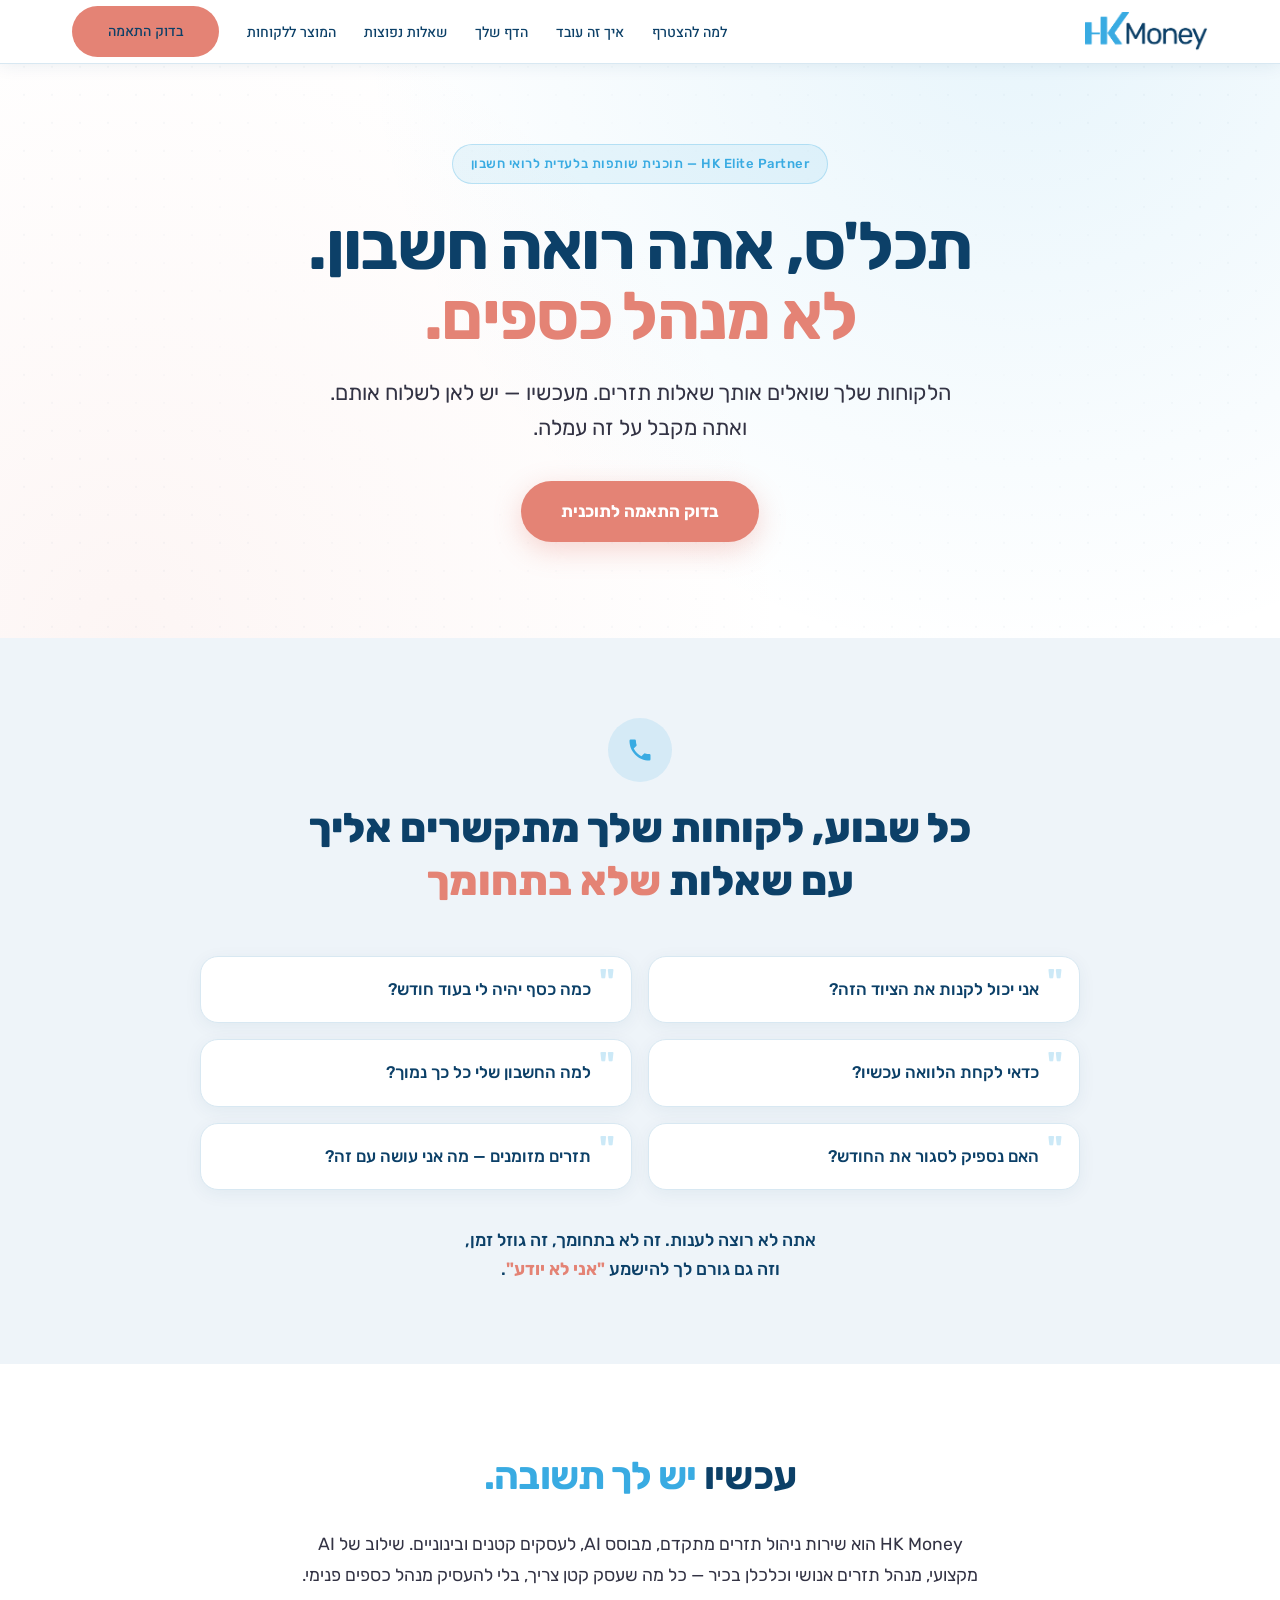
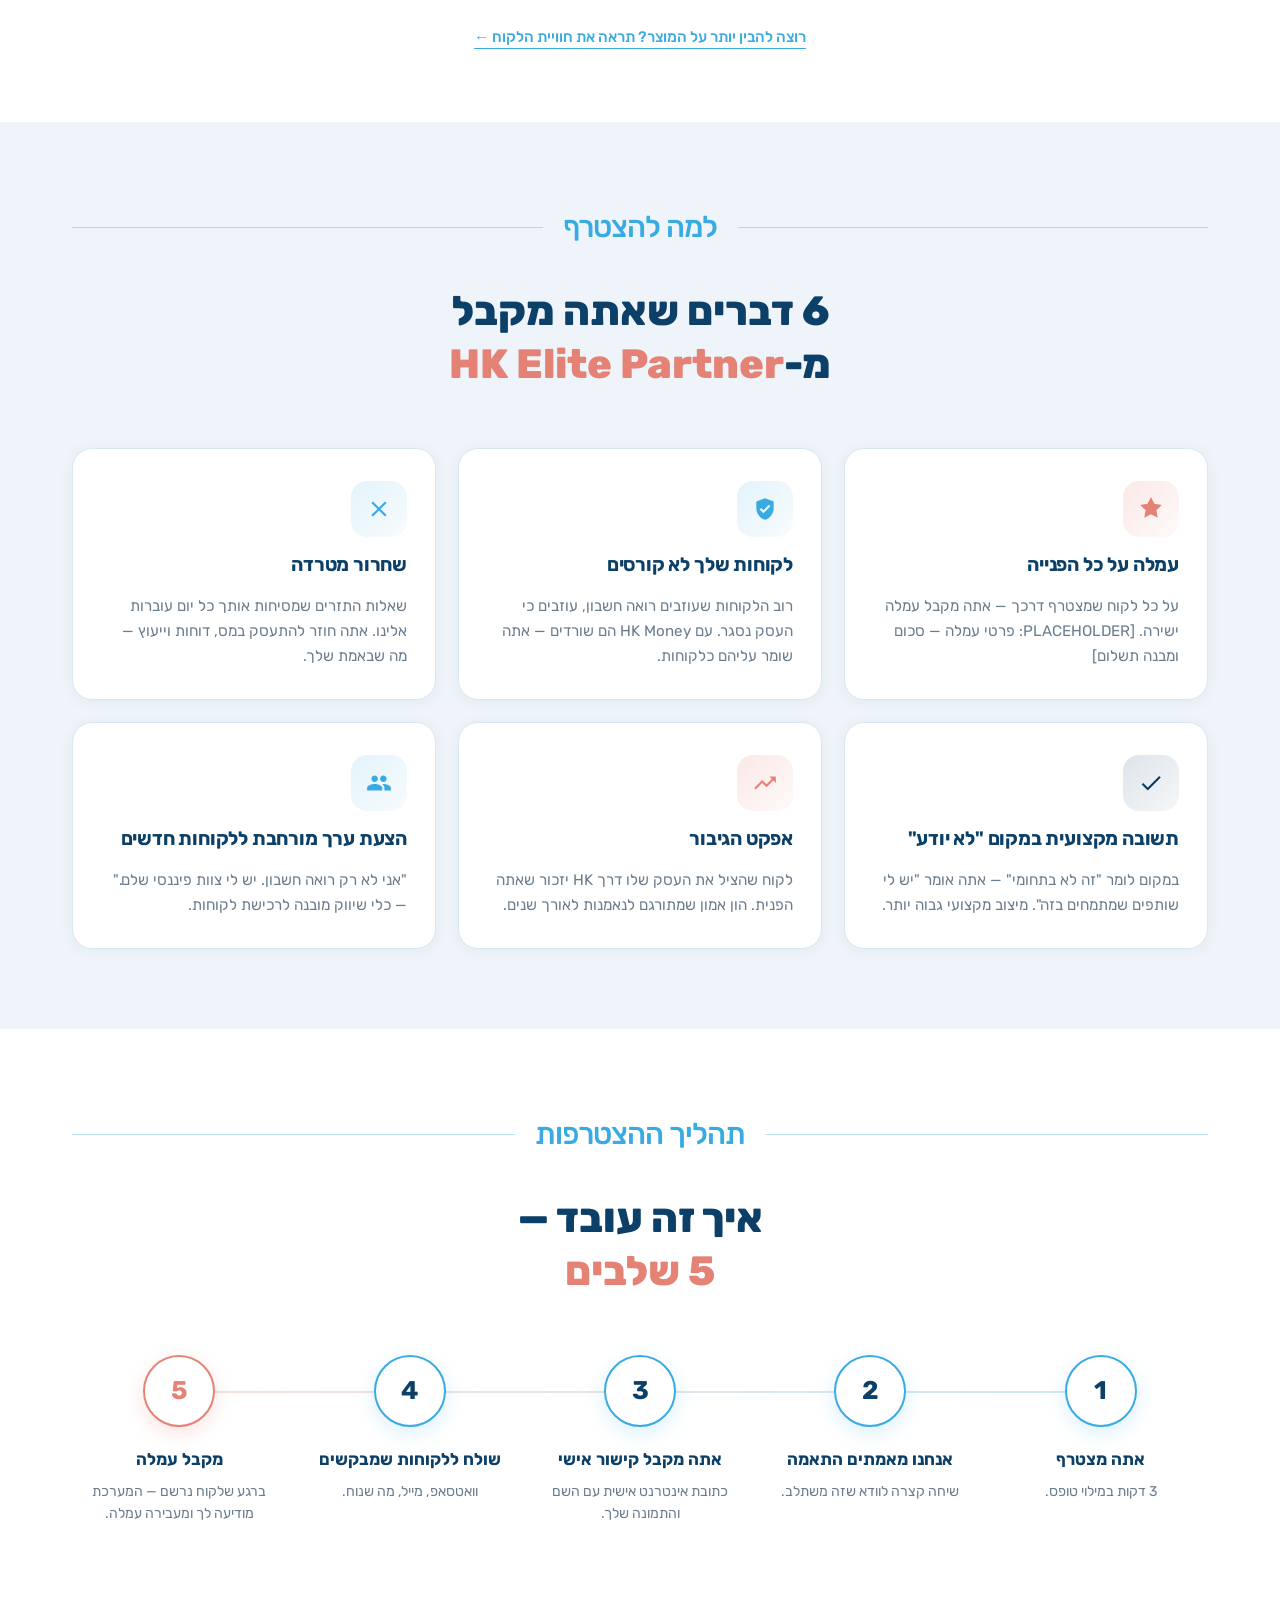
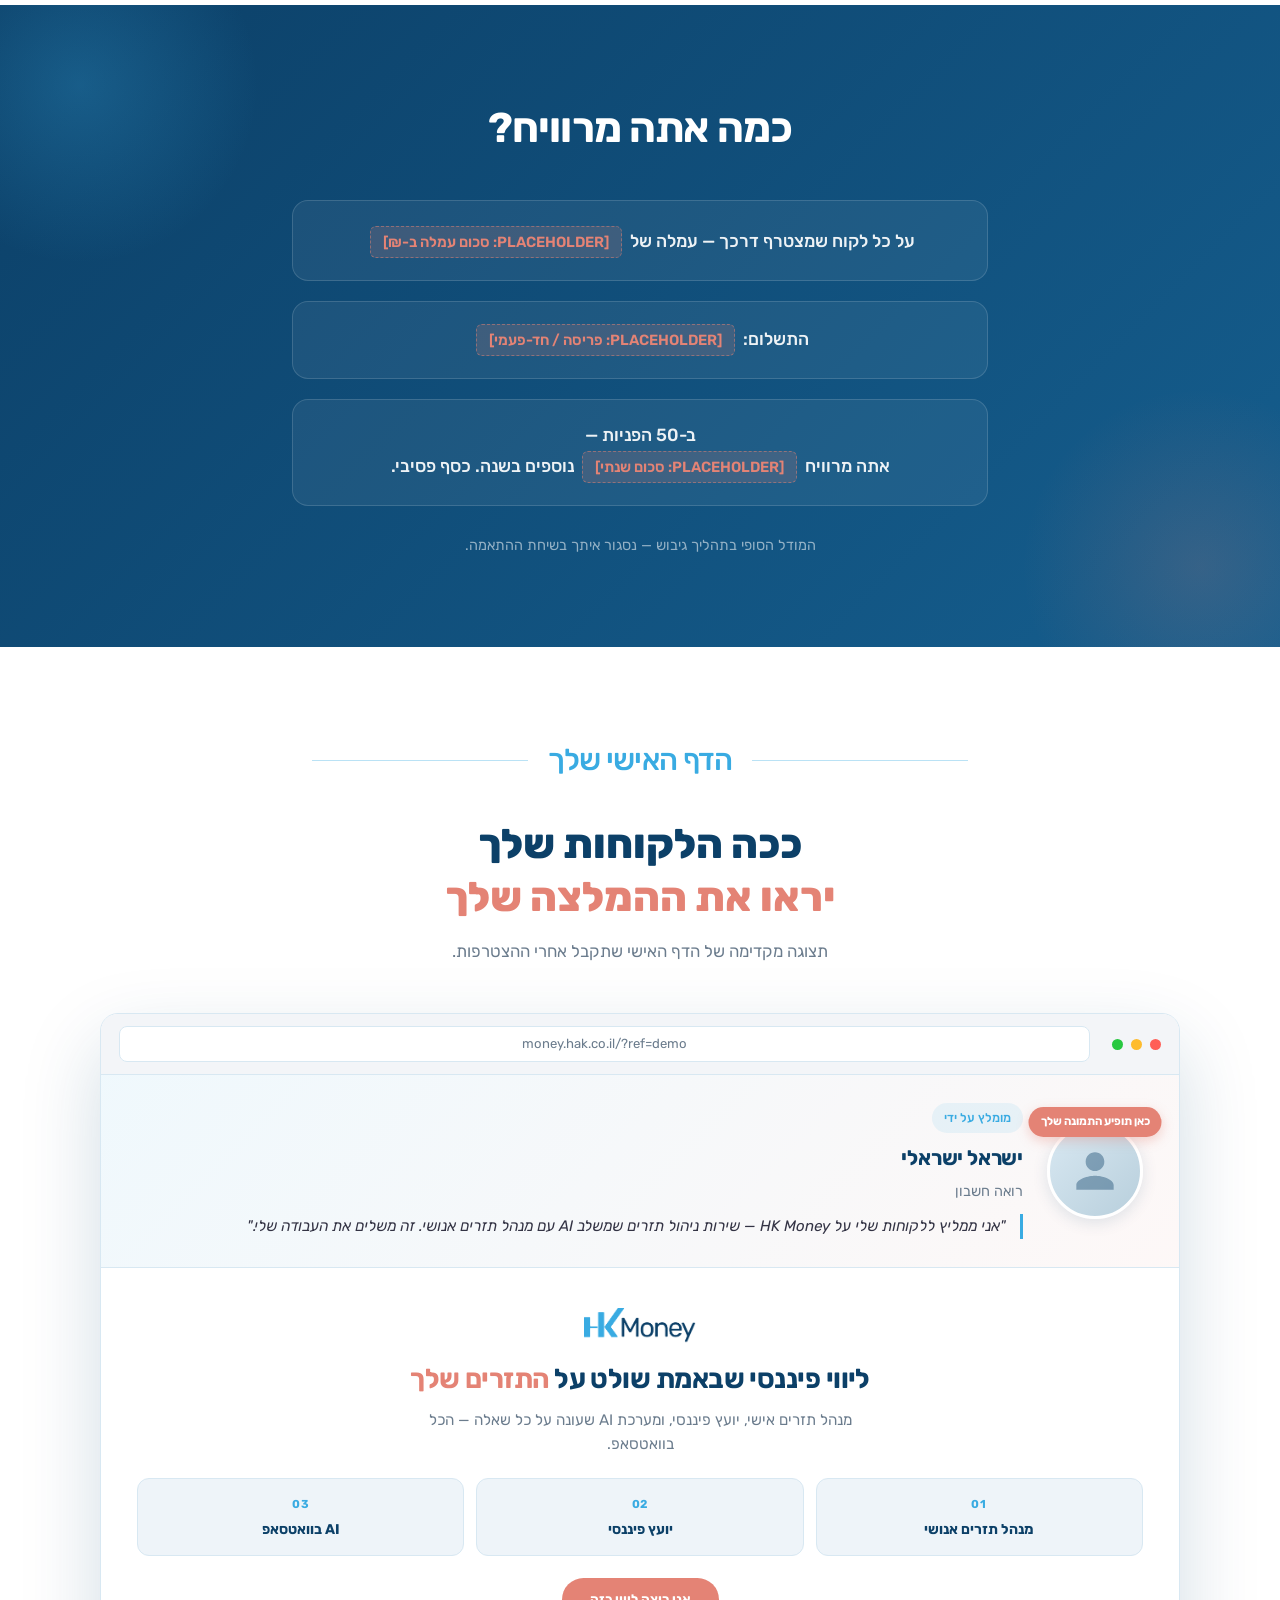
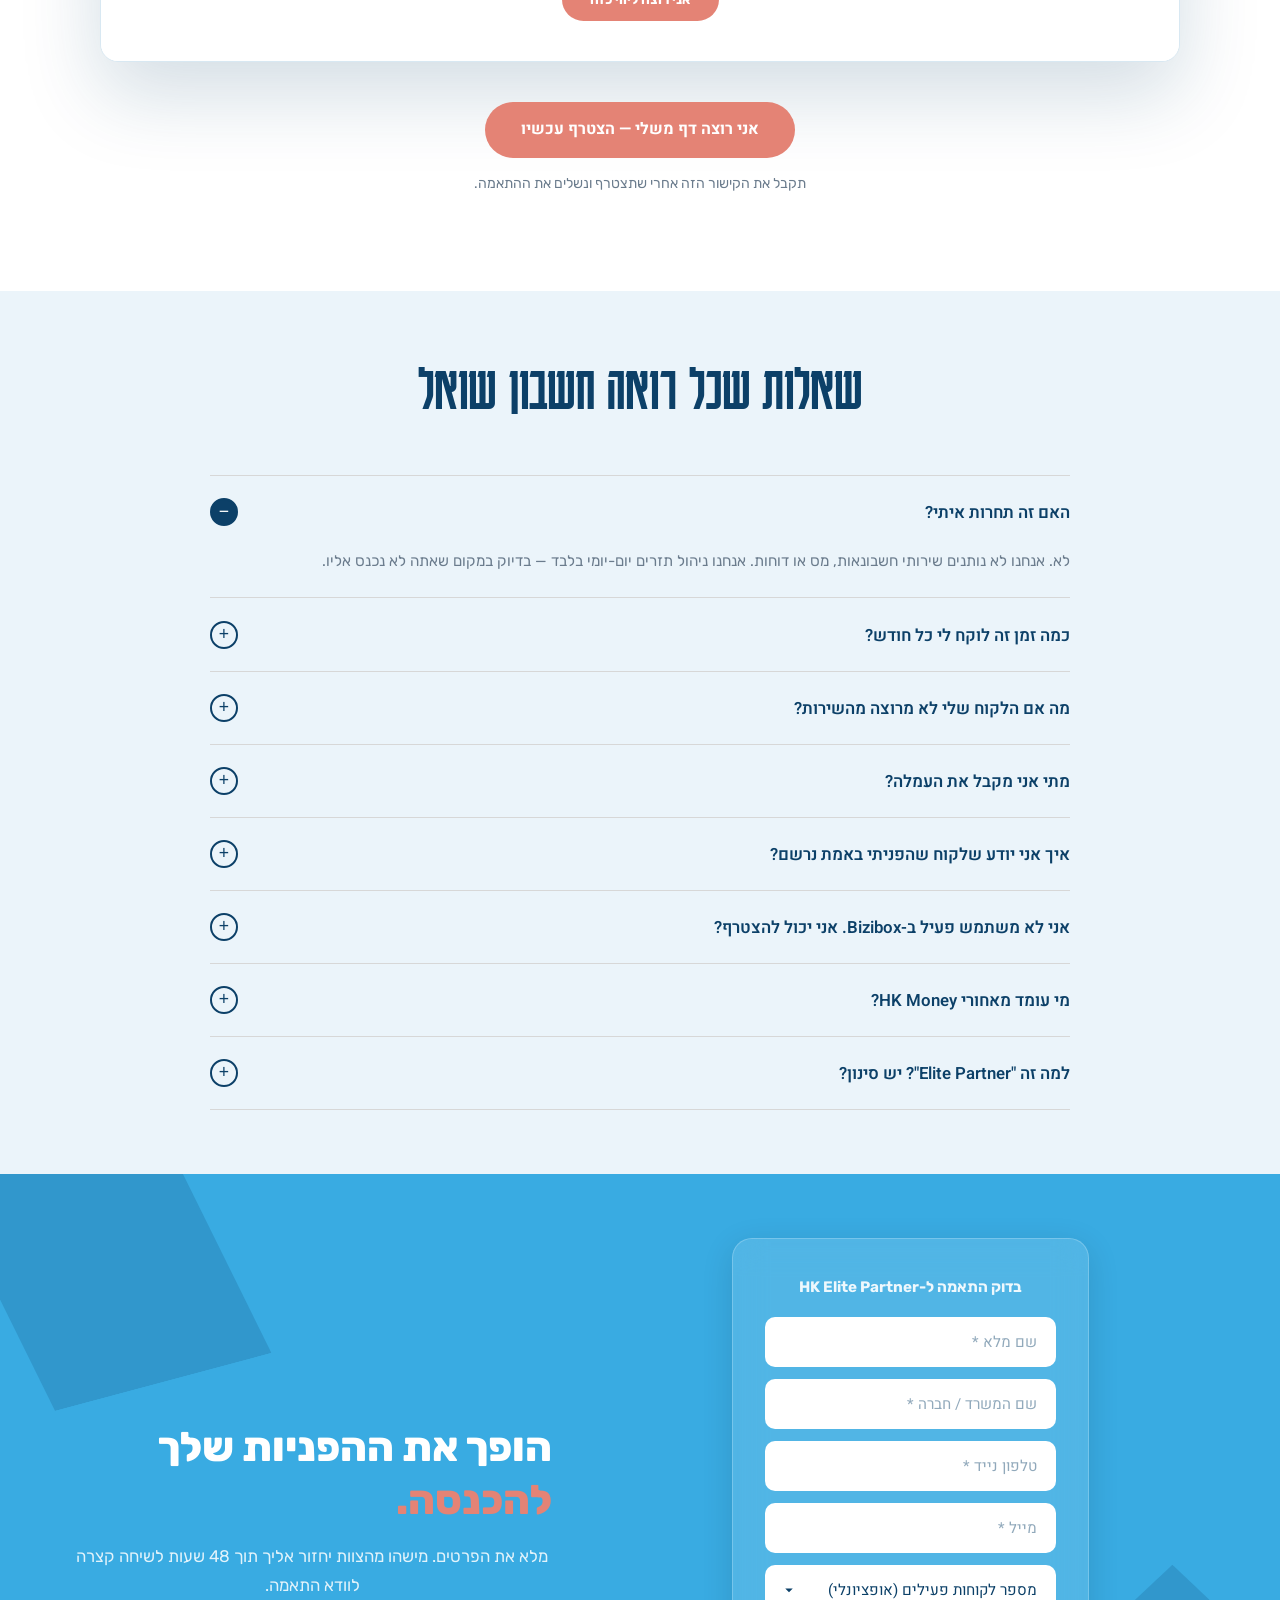
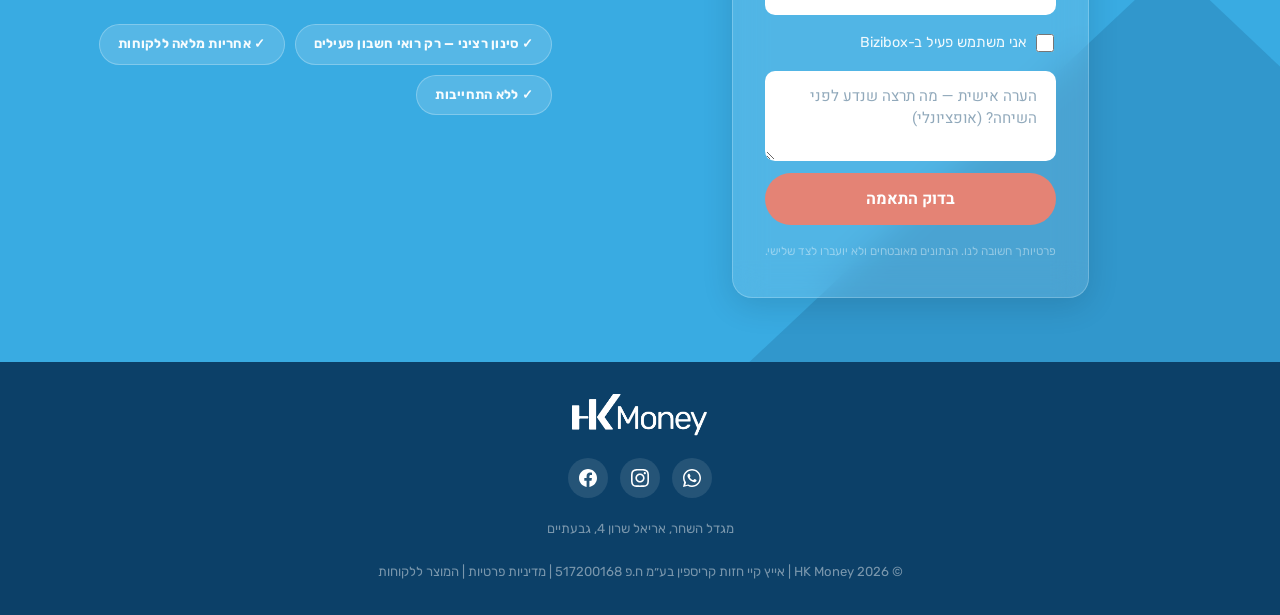
==== index.html @ bb9f7b49 "Initial commit: HK Elite Partner landing page Standalone landing page for the Elite Partner program " ====
<!DOCTYPE html>
<html lang="he" dir="rtl" class="partners-page">
<head>
  <meta charset="UTF-8" />
  <meta name="viewport" content="width=device-width, initial-scale=1.0" />
  <title>HK Elite Partner — תוכנית שותפות בלעדית לרואי חשבון | HK Money</title>
  <meta name="description" content="הלקוחות שלך שואלים אותך שאלות תזרים. מעכשיו — יש לאן לשלוח אותם. ואתה מקבל על זה עמלה. הצטרף ל-HK Elite Partner, תוכנית השותפות הבלעדית של HK Money." />

  <!-- Favicon -->
  <link rel="icon" type="image/png" sizes="64x64" href="assets/money-hk-icon.png" />
  <link rel="shortcut icon" href="assets/money-hk-icon.png" />
  <link rel="apple-touch-icon" href="assets/money-hk-icon.png" />

  <!-- Open Graph -->
  <meta property="og:type" content="website" />
  <meta property="og:title" content="HK Elite Partner — תוכנית שותפות לרואי חשבון" />
  <meta property="og:description" content="תכל'ס, אתה רואה חשבון. לא מנהל כספים. הפנה לקוחות ל-HK Money וקבל עמלה." />
  <meta property="og:image" content="assets/money-hk-icon.png" />
  <meta name="twitter:card" content="summary_large_image" />

  <link rel="preconnect" href="https://fonts.googleapis.com" />
  <link rel="preconnect" href="https://fonts.gstatic.com" crossorigin />
  <link href="https://fonts.googleapis.com/css2?family=Heebo:wght@300;400;500;600;700;800;900&family=Rubik:wght@300;400;500;600;700&display=swap" rel="stylesheet" />
  <link rel="stylesheet" href="css/money.css" />
  <link rel="stylesheet" href="css/hk-money-ai.css?v=5" />
  <link rel="stylesheet" href="css/partners.css?v=1" />
</head>
<body>

  <!-- ── HEADER ── -->
  <header class="mn-header" id="mn-header">
    <div class="mn-wrap">
      <nav class="mn-nav">
        <a href="https://money.hak.co.il" class="mn-logo">
          <img src="assets/hkmoneylogo.png" alt="HK Money" class="mn-logo__img" />
        </a>
        <ul class="mn-nav__links" id="mn-nav-links">
          <li><a href="#benefits">למה להצטרף</a></li>
          <li><a href="#how">איך זה עובד</a></li>
          <li><a href="#mockup">הדף שלך</a></li>
          <li><a href="#faq">שאלות נפוצות</a></li>
          <li><a href="https://money.hak.co.il" target="_blank" rel="noopener">המוצר ללקוחות</a></li>
          <li><a href="#contact" class="mn-btn mn-btn--salmon mn-nav__cta">בדוק התאמה</a></li>
        </ul>
        <button class="mn-nav__toggle" id="mn-toggle" aria-label="תפריט">
          <span></span><span></span><span></span>
        </button>
      </nav>
    </div>
  </header>

  <!-- ══════════════════════════════════
       HERO
  ══════════════════════════════════ -->
  <section class="partners-hero" id="home">
    <div class="partners-hero__deco" aria-hidden="true"></div>
    <div class="partners-hero__inner">
      <span class="partners-tag">HK Elite Partner — תוכנית שותפות בלעדית לרואי חשבון</span>
      <h1 class="partners-hero__headline">
        תכל'ס, אתה רואה חשבון.<br />
        <span class="partners-accent">לא מנהל כספים.</span>
      </h1>
      <p class="partners-hero__sub">
        הלקוחות שלך שואלים אותך שאלות תזרים. מעכשיו — יש לאן לשלוח אותם.<br />
        ואתה מקבל על זה עמלה.
      </p>
      <a href="#contact" class="mn-btn mn-btn--salmon partners-hero__cta">בדוק התאמה לתוכנית</a>
    </div>
  </section>

  <!-- ══════════════════════════════════
       PAIN — questions clients ask
  ══════════════════════════════════ -->
  <section class="partners-pain" id="pain">
    <div class="mn-wrap">
      <div class="partners-pain__header">
        <div class="partners-pain__icon" aria-hidden="true">
          <svg viewBox="0 0 24 24" fill="currentColor"><path d="M20 15.5c-1.25 0-2.45-.2-3.57-.57a1 1 0 0 0-1.02.24l-2.2 2.2a15.05 15.05 0 0 1-6.59-6.58l2.2-2.21a1 1 0 0 0 .25-1.02A11.4 11.4 0 0 1 8.5 4a1 1 0 0 0-1-1H4a1 1 0 0 0-1 1c0 9.39 7.61 17 17 17a1 1 0 0 0 1-1v-3.5a1 1 0 0 0-1-1z"/></svg>
        </div>
        <h2 class="mn-section-title mn-section-title--center">
          כל שבוע, לקוחות שלך מתקשרים אליך<br />
          עם שאלות <span class="mn-accent-salmon">שלא בתחומך</span>
        </h2>
      </div>

      <div class="partners-pain__bubbles">
        <div class="partners-pain__bubble"><span class="partners-pain__bubble-text">אני יכול לקנות את הציוד הזה?</span></div>
        <div class="partners-pain__bubble"><span class="partners-pain__bubble-text">כמה כסף יהיה לי בעוד חודש?</span></div>
        <div class="partners-pain__bubble"><span class="partners-pain__bubble-text">כדאי לקחת הלוואה עכשיו?</span></div>
        <div class="partners-pain__bubble"><span class="partners-pain__bubble-text">למה החשבון שלי כל כך נמוך?</span></div>
        <div class="partners-pain__bubble"><span class="partners-pain__bubble-text">האם נספיק לסגור את החודש?</span></div>
        <div class="partners-pain__bubble"><span class="partners-pain__bubble-text">תזרים מזומנים — מה אני עושה עם זה?</span></div>
      </div>

      <p class="partners-pain__close">
        אתה לא רוצה לענות. זה לא בתחומך, זה גוזל זמן,<br />
        וזה גם גורם לך להישמע <strong>"אני לא יודע"</strong>.
      </p>
    </div>
  </section>

  <!-- ══════════════════════════════════
       VALUE — answer
  ══════════════════════════════════ -->
  <section class="partners-value" id="solution">
    <div class="partners-value__inner">
      <h2 class="partners-value__title">
        עכשיו <span class="partners-accent">יש לך תשובה.</span>
      </h2>
      <p class="partners-value__body">
        HK Money הוא שירות ניהול תזרים מתקדם, מבוסס AI, לעסקים קטנים ובינוניים.
        שילוב של AI מקצועי, מנהל תזרים אנושי וכלכלן בכיר —
        כל מה שעסק קטן צריך, בלי להעסיק מנהל כספים פנימי.
      </p>
      <a href="#mockup" class="partners-value__cta-link">רוצה להבין יותר על המוצר? תראה את חוויית הלקוח ←</a>
    </div>
  </section>

  <!-- ══════════════════════════════════
       6 BENEFITS
  ══════════════════════════════════ -->
  <section class="partners-benefits" id="benefits">
    <div class="mn-wrap">
      <div class="partners-benefits__header">
        <div class="ai-section-divider-title">למה להצטרף</div>
        <h2 class="mn-section-title mn-section-title--center">
          6 דברים שאתה מקבל<br />
          מ-<span class="mn-accent-salmon">HK Elite Partner</span>
        </h2>
      </div>

      <div class="partners-benefits__grid">

        <div class="partners-benefit partners-benefit--salmon">
          <div class="partners-benefit__icon-wrap" aria-hidden="true">
            <svg viewBox="0 0 24 24" fill="currentColor"><path d="M12 1l3.09 6.26L22 8.27l-5 4.87 1.18 6.88L12 16.77l-6.18 3.25L7 13.14 2 8.27l6.91-1.01L12 1z"/></svg>
          </div>
          <h3 class="partners-benefit__title">עמלה על כל הפנייה</h3>
          <p class="partners-benefit__text">על כל לקוח שמצטרף דרכך — אתה מקבל עמלה ישירה. [PLACEHOLDER: פרטי עמלה — סכום ומבנה תשלום]</p>
        </div>

        <div class="partners-benefit">
          <div class="partners-benefit__icon-wrap" aria-hidden="true">
            <svg viewBox="0 0 24 24" fill="currentColor"><path d="M12 2 4 5v6c0 5 3.4 9.74 8 11 4.6-1.26 8-6 8-11V5l-8-3zm-1.41 14L7 12.41 8.41 11l2.18 2.17L15.59 8 17 9.41 10.59 16z"/></svg>
          </div>
          <h3 class="partners-benefit__title">לקוחות שלך לא קורסים</h3>
          <p class="partners-benefit__text">רוב הלקוחות שעוזבים רואה חשבון, עוזבים כי העסק נסגר. עם HK Money הם שורדים — אתה שומר עליהם כלקוחות.</p>
        </div>

        <div class="partners-benefit">
          <div class="partners-benefit__icon-wrap" aria-hidden="true">
            <svg viewBox="0 0 24 24" fill="currentColor"><path d="M19 6.41 17.59 5 12 10.59 6.41 5 5 6.41 10.59 12 5 17.59 6.41 19 12 13.41 17.59 19 19 17.59 13.41 12z"/></svg>
          </div>
          <h3 class="partners-benefit__title">שחרור מטרדה</h3>
          <p class="partners-benefit__text">שאלות התזרים שמסיחות אותך כל יום עוברות אלינו. אתה חוזר להתעסק במס, דוחות וייעוץ — מה שבאמת שלך.</p>
        </div>

        <div class="partners-benefit partners-benefit--navy">
          <div class="partners-benefit__icon-wrap" aria-hidden="true">
            <svg viewBox="0 0 24 24" fill="currentColor"><path d="M9 16.17 4.83 12l-1.42 1.41L9 19 21 7l-1.41-1.41L9 16.17z"/></svg>
          </div>
          <h3 class="partners-benefit__title">תשובה מקצועית במקום "לא יודע"</h3>
          <p class="partners-benefit__text">במקום לומר "זה לא בתחומי" — אתה אומר "יש לי שותפים שמתמחים בזה". מיצוב מקצועי גבוה יותר.</p>
        </div>

        <div class="partners-benefit partners-benefit--salmon">
          <div class="partners-benefit__icon-wrap" aria-hidden="true">
            <svg viewBox="0 0 24 24" fill="currentColor"><path d="M16 6 18.29 8.29l-4.88 4.88-4-4L2 16.59 3.41 18l6-6 4 4 6.29-6.29L22 12V6h-6z"/></svg>
          </div>
          <h3 class="partners-benefit__title">אפקט הגיבור</h3>
          <p class="partners-benefit__text">לקוח שהציל את העסק שלו דרך HK יזכור שאתה הפנית. הון אמון שמתורגם לנאמנות לאורך שנים.</p>
        </div>

        <div class="partners-benefit">
          <div class="partners-benefit__icon-wrap" aria-hidden="true">
            <svg viewBox="0 0 24 24" fill="currentColor"><path d="M16 11c1.66 0 2.99-1.34 2.99-3S17.66 5 16 5c-1.66 0-3 1.34-3 3s1.34 3 3 3zm-8 0c1.66 0 2.99-1.34 2.99-3S9.66 5 8 5C6.34 5 5 6.34 5 8s1.34 3 3 3zm0 2c-2.33 0-7 1.17-7 3.5V19h14v-2.5c0-2.33-4.67-3.5-7-3.5zm8 0c-.29 0-.62.02-.97.05 1.16.84 1.97 1.97 1.97 3.45V19h6v-2.5c0-2.33-4.67-3.5-7-3.5z"/></svg>
          </div>
          <h3 class="partners-benefit__title">הצעת ערך מורחבת ללקוחות חדשים</h3>
          <p class="partners-benefit__text">"אני לא רק רואה חשבון. יש לי צוות פיננסי שלם." — כלי שיווק מובנה לרכישת לקוחות.</p>
        </div>

      </div>
    </div>
  </section>

  <!-- ══════════════════════════════════
       HOW IT WORKS — 5 STEPS
  ══════════════════════════════════ -->
  <section class="partners-how" id="how">
    <div class="mn-wrap">
      <div class="partners-how__header">
        <div class="ai-section-divider-title">תהליך ההצטרפות</div>
        <h2 class="mn-section-title mn-section-title--center">
          איך זה עובד —<br />
          <span class="mn-accent-salmon">5 שלבים</span>
        </h2>
      </div>

      <div class="partners-how__steps">
        <div class="partners-step">
          <div class="partners-step__num">1</div>
          <h3 class="partners-step__title">אתה מצטרף</h3>
          <p class="partners-step__text">3 דקות במילוי טופס.</p>
        </div>
        <div class="partners-step">
          <div class="partners-step__num">2</div>
          <h3 class="partners-step__title">אנחנו מאמתים התאמה</h3>
          <p class="partners-step__text">שיחה קצרה לוודא שזה משתלב.</p>
        </div>
        <div class="partners-step">
          <div class="partners-step__num">3</div>
          <h3 class="partners-step__title">אתה מקבל קישור אישי</h3>
          <p class="partners-step__text">כתובת אינטרנט אישית עם השם והתמונה שלך.</p>
        </div>
        <div class="partners-step">
          <div class="partners-step__num">4</div>
          <h3 class="partners-step__title">שולח ללקוחות שמבקשים</h3>
          <p class="partners-step__text">וואטסאפ, מייל, מה שנוח.</p>
        </div>
        <div class="partners-step">
          <div class="partners-step__num">5</div>
          <h3 class="partners-step__title">מקבל עמלה</h3>
          <p class="partners-step__text">ברגע שלקוח נרשם — המערכת מודיעה לך ומעבירה עמלה.</p>
        </div>
      </div>
    </div>
  </section>

  <!-- ══════════════════════════════════
       COMMISSION
  ══════════════════════════════════ -->
  <section class="partners-commission" id="commission">
    <div class="partners-commission__inner">
      <h2 class="partners-commission__title">כמה אתה מרוויח?</h2>

      <div class="partners-commission__lines">
        <div class="partners-commission__line">
          על כל לקוח שמצטרף דרכך — עמלה של
          <strong><span class="partners-commission__placeholder">[PLACEHOLDER: סכום עמלה ב-₪]</span></strong>
        </div>
        <div class="partners-commission__line">
          התשלום:
          <span class="partners-commission__placeholder">[PLACEHOLDER: פריסה / חד-פעמי]</span>
        </div>
        <div class="partners-commission__line">
          ב-50 הפניות —<br />
          אתה מרוויח <strong><span class="partners-commission__placeholder">[PLACEHOLDER: סכום שנתי]</span></strong>
          נוספים בשנה. כסף פסיבי.
        </div>
      </div>

      <p class="partners-commission__note">המודל הסופי בתהליך גיבוש — נסגור איתך בשיחת ההתאמה.</p>
    </div>
  </section>

  <!-- ══════════════════════════════════
       MOCKUP — CRITICAL SECTION
  ══════════════════════════════════ -->
  <section class="partners-mockup" id="mockup">
    <div class="partners-mockup__header">
      <div class="ai-section-divider-title">הדף האישי שלך</div>
      <h2 class="mn-section-title mn-section-title--center">
        ככה הלקוחות שלך<br />
        <span class="mn-accent-salmon">יראו את ההמלצה שלך</span>
      </h2>
      <p class="partners-mockup__sub">תצוגה מקדימה של הדף האישי שתקבל אחרי ההצטרפות.</p>
    </div>

    <div class="partners-mockup__frame">

      <!-- Browser bar -->
      <div class="partners-mockup__bar">
        <span class="partners-mockup__dot"></span>
        <span class="partners-mockup__dot"></span>
        <span class="partners-mockup__dot"></span>
        <div class="partners-mockup__url">money.hak.co.il/?ref=demo</div>
      </div>

      <div class="partners-mockup__body">

        <!-- Partner header -->
        <div class="partners-mockup__partner-strip">
          <div class="partners-mockup__photo-wrap">
            <span class="partners-mockup__photo-label">כאן תופיע התמונה שלך</span>
            <div class="partners-mockup__photo" aria-hidden="true">
              <svg viewBox="0 0 24 24" fill="currentColor"><path d="M12 12c2.21 0 4-1.79 4-4s-1.79-4-4-4-4 1.79-4 4 1.79 4 4 4zm0 2c-2.67 0-8 1.34-8 4v2h16v-2c0-2.66-5.33-4-8-4z"/></svg>
            </div>
          </div>
          <div class="partners-mockup__partner-info">
            <span class="partners-mockup__partner-tag">מומלץ על ידי</span>
            <div class="partners-mockup__partner-name">ישראל ישראלי</div>
            <div class="partners-mockup__partner-role">רואה חשבון</div>
            <p class="partners-mockup__partner-quote">
              "אני ממליץ ללקוחות שלי על HK Money — שירות ניהול תזרים שמשלב AI עם מנהל תזרים אנושי. זה משלים את העבודה שלי."
            </p>
          </div>
        </div>

        <!-- Mini money page preview -->
        <div class="partners-mockup__mini">
          <img src="assets/hkmoneylogo.png" alt="HK Money" class="partners-mockup__mini-logo" />
          <h3 class="partners-mockup__mini-headline">
            ליווי פיננסי שבאמת שולט על
            <span class="partners-accent">התזרים שלך</span>
          </h3>
          <p class="partners-mockup__mini-sub">
            מנהל תזרים אישי, יועץ פיננסי, ומערכת AI שעונה על כל שאלה — הכל בוואטסאפ.
          </p>
          <div class="partners-mockup__mini-trio">
            <div class="partners-mockup__mini-card">
              <div class="partners-mockup__mini-card-label">01</div>
              <div class="partners-mockup__mini-card-title">מנהל תזרים אנושי</div>
            </div>
            <div class="partners-mockup__mini-card">
              <div class="partners-mockup__mini-card-label">02</div>
              <div class="partners-mockup__mini-card-title">יועץ פיננסי</div>
            </div>
            <div class="partners-mockup__mini-card">
              <div class="partners-mockup__mini-card-label">03</div>
              <div class="partners-mockup__mini-card-title">AI בוואטסאפ</div>
            </div>
          </div>
          <span class="partners-mockup__mini-cta">אני רוצה ליווי כזה</span>
        </div>

      </div>
    </div>

    <div class="partners-mockup__cta-wrap">
      <a href="#contact" class="mn-btn mn-btn--salmon">אני רוצה דף משלי — הצטרף עכשיו</a>
      <p class="partners-mockup__hint">תקבל את הקישור הזה אחרי שתצטרף ונשלים את ההתאמה.</p>
    </div>
  </section>

  <!-- ══════════════════════════════════
       FAQ
  ══════════════════════════════════ -->
  <section class="ai-faq" id="faq">
    <div class="mn-wrap">
      <h2 class="ai-faq__title">שאלות שכל רואה חשבון שואל</h2>
      <div class="ai-faq__list">

        <div class="ai-faq__item ai-faq__item--open">
          <button class="ai-faq__question" aria-expanded="true">
            <span class="ai-faq__question-text">האם זה תחרות איתי?</span>
            <span class="ai-faq__icon">−</span>
          </button>
          <div class="ai-faq__answer">
            <p>לא. אנחנו לא נותנים שירותי חשבונאות, מס או דוחות. אנחנו ניהול תזרים יום-יומי בלבד — בדיוק במקום שאתה לא נכנס אליו.</p>
          </div>
        </div>

        <div class="ai-faq__item">
          <button class="ai-faq__question" aria-expanded="false">
            <span class="ai-faq__question-text">כמה זמן זה לוקח לי כל חודש?</span>
            <span class="ai-faq__icon">+</span>
          </button>
          <div class="ai-faq__answer">
            <p>כמעט אפס. אחרי הצטרפות חד-פעמית של 3 דקות, אתה רק שולח קישור ללקוחות שמבקשים. אנחנו מטפלים בכל היתר.</p>
          </div>
        </div>

        <div class="ai-faq__item">
          <button class="ai-faq__question" aria-expanded="false">
            <span class="ai-faq__question-text">מה אם הלקוח שלי לא מרוצה מהשירות?</span>
            <span class="ai-faq__icon">+</span>
          </button>
          <div class="ai-faq__answer">
            <p>יש לנו מדיניות אחריות. לקוח שלא מרוצה — לא משלם, ואתה לא חייב לנו דבר. הסיכון אצלנו, לא אצלך.</p>
          </div>
        </div>

        <div class="ai-faq__item">
          <button class="ai-faq__question" aria-expanded="false">
            <span class="ai-faq__question-text">מתי אני מקבל את העמלה?</span>
            <span class="ai-faq__icon">+</span>
          </button>
          <div class="ai-faq__answer">
            <p>[PLACEHOLDER: תזמון תשלום העמלה — תלוי במודל העמלה הסופי שייסגר עם אייל ואופיר]</p>
          </div>
        </div>

        <div class="ai-faq__item">
          <button class="ai-faq__question" aria-expanded="false">
            <span class="ai-faq__question-text">איך אני יודע שלקוח שהפניתי באמת נרשם?</span>
            <span class="ai-faq__icon">+</span>
          </button>
          <div class="ai-faq__answer">
            <p>תקבל עדכון חודשי קצר בוואטסאפ עם סטטוס הלקוחות שלך והעמלות שצברת. בלי דשבורד מורכב, בלי כניסה למערכת — שורה אחת ברורה.</p>
          </div>
        </div>

        <div class="ai-faq__item">
          <button class="ai-faq__question" aria-expanded="false">
            <span class="ai-faq__question-text">אני לא משתמש פעיל ב-Bizibox. אני יכול להצטרף?</span>
            <span class="ai-faq__icon">+</span>
          </button>
          <div class="ai-faq__answer">
            <p>כן. חברות ב-Bizibox היא יתרון אבל לא חובה. כל רואה חשבון מוכשר יכול להצטרף.</p>
          </div>
        </div>

        <div class="ai-faq__item">
          <button class="ai-faq__question" aria-expanded="false">
            <span class="ai-faq__question-text">מי עומד מאחורי HK Money?</span>
            <span class="ai-faq__icon">+</span>
          </button>
          <div class="ai-faq__answer">
            <p>אייל חזות, מייסד Bizibox שאתה כבר מכיר, ואופיר קריספין, רואה חשבון מוסמך ולשעבר CFO בחברות גדולות במשק.</p>
          </div>
        </div>

        <div class="ai-faq__item">
          <button class="ai-faq__question" aria-expanded="false">
            <span class="ai-faq__question-text">למה זה "Elite Partner"? יש סינון?</span>
            <span class="ai-faq__icon">+</span>
          </button>
          <div class="ai-faq__answer">
            <p>כן. אנחנו לא מקבלים כל אחד. רואי חשבון פעילים בלבד, עם לקוחות אמיתיים, ועם רצון להמליץ באופן אקטיבי. אחרי הגשת בקשה — נקיים שיחה קצרה לוודא התאמה.</p>
          </div>
        </div>

      </div>
    </div>
  </section>

  <!-- ══════════════════════════════════
       FORM
  ══════════════════════════════════ -->
  <section class="mn-contact partners-form" id="contact">
    <div class="mn-wrap mn-contact__inner">
      <form class="mn-contact__form" id="mn-form" onsubmit="return false">
        <p class="mn-contact__form-title">בדוק התאמה ל-HK Elite Partner</p>
        <input type="text" name="full_name" placeholder="שם מלא *" class="mn-input" required />
        <input type="text" name="firm" placeholder="שם המשרד / חברה *" class="mn-input" required />
        <input type="tel" name="phone" placeholder="טלפון נייד *" class="mn-input" required />
        <input type="email" name="email" placeholder="מייל *" class="mn-input" required />
        <select name="active_clients" class="mn-input">
          <option value="">מספר לקוחות פעילים (אופציונלי)</option>
          <option value="1-10">1-10</option>
          <option value="11-30">11-30</option>
          <option value="31-100">31-100</option>
          <option value="100+">מעל 100</option>
        </select>
        <label class="partners-form__check">
          <input type="checkbox" name="bizibox" value="1" />
          <span>אני משתמש פעיל ב-Bizibox</span>
        </label>
        <textarea name="note" placeholder="הערה אישית — מה תרצה שנדע לפני השיחה? (אופציונלי)" class="mn-input mn-input--textarea"></textarea>
        <button type="submit" class="mn-btn mn-btn--salmon mn-btn--full mn-btn--xl">בדוק התאמה</button>
        <p class="mn-contact__fine">פרטיותך חשובה לנו. הנתונים מאובטחים ולא יועברו לצד שלישי.</p>
      </form>
      <div class="mn-contact__text">
        <h2 class="mn-section-title mn-section-title--white">
          הופך את ההפניות שלך<br />
          <span class="mn-accent-salmon">להכנסה.</span>
        </h2>
        <p class="mn-contact__sub">מלא את הפרטים. מישהו מהצוות יחזור אליך תוך 48 שעות לשיחה קצרה לוודא התאמה.</p>
        <div class="mn-contact__badges">
          <span class="mn-badge">✓ סינון רציני — רק רואי חשבון פעילים</span>
          <span class="mn-badge">✓ אחריות מלאה ללקוחות</span>
          <span class="mn-badge">✓ ללא התחייבות</span>
        </div>
      </div>
    </div>
  </section>

  <!-- ── FOOTER ── -->
  <footer class="mn-footer">
    <div class="mn-wrap mn-footer__inner">
      <a href="https://money.hak.co.il" class="mn-logo mn-logo--footer">
        <img src="assets/hkmoneylogo.png" alt="HK Money" class="mn-logo__img" />
      </a>
      <div class="mn-footer__social">
        <a href="https://wa.me/972559647897" target="_blank" rel="noopener" class="mn-social-btn" aria-label="WhatsApp"><svg viewBox="0 0 24 24" fill="currentColor"><path d="M17.472 14.382c-.297-.149-1.758-.867-2.03-.967-.273-.099-.471-.148-.67.15-.197.297-.767.966-.94 1.164-.173.199-.347.223-.644.075-.297-.15-1.255-.463-2.39-1.475-.883-.788-1.48-1.761-1.653-2.059-.173-.297-.018-.458.13-.606.134-.133.298-.347.446-.52.149-.174.198-.298.298-.497.099-.198.05-.371-.025-.52-.075-.149-.669-1.612-.916-2.207-.242-.579-.487-.5-.669-.51-.173-.008-.371-.01-.57-.01-.198 0-.52.074-.792.372-.272.297-1.04 1.016-1.04 2.479 0 1.462 1.065 2.875 1.213 3.074.149.198 2.096 3.2 5.077 4.487.709.306 1.262.489 1.694.625.712.227 1.36.195 1.871.118.571-.085 1.758-.719 2.006-1.413.248-.694.248-1.289.173-1.413-.074-.124-.272-.198-.57-.347zM12 0C5.373 0 0 5.373 0 12c0 2.099.543 4.07 1.497 5.785L0 24l6.393-1.675A11.947 11.947 0 0012 24c6.627 0 12-5.373 12-12S18.627 0 12 0zm0 22c-1.857 0-3.594-.5-5.091-1.376L3 21.764l1.167-3.79A9.953 9.953 0 012 12C2 6.477 6.477 2 12 2s10 4.477 10 10-4.477 10-10 10z"/></svg></a>
        <a href="https://www.instagram.com/hk.hazut.krispin/" target="_blank" rel="noopener" class="mn-social-btn" aria-label="Instagram"><svg viewBox="0 0 24 24" fill="currentColor"><path d="M12 2.163c3.204 0 3.584.012 4.85.07 3.252.148 4.771 1.691 4.919 4.919.058 1.265.069 1.645.069 4.849 0 3.205-.012 3.584-.069 4.849-.149 3.225-1.664 4.771-4.919 4.919-1.266.058-1.644.07-4.85.07-3.204 0-3.584-.012-4.849-.07-3.26-.149-4.771-1.699-4.919-4.92-.058-1.265-.07-1.644-.07-4.849 0-3.204.013-3.583.07-4.849.149-3.227 1.664-4.771 4.919-4.919 1.266-.057 1.645-.069 4.849-.069zm0-2.163c-3.259 0-3.667.014-4.947.072-4.358.2-6.78 2.618-6.98 6.98-.059 1.281-.073 1.689-.073 4.948 0 3.259.014 3.668.072 4.948.2 4.358 2.618 6.78 6.98 6.98 1.281.058 1.689.072 4.948.072 3.259 0 3.668-.014 4.948-.072 4.354-.2 6.782-2.618 6.979-6.98.059-1.28.073-1.689.073-4.948 0-3.259-.014-3.667-.072-4.947-.196-4.354-2.617-6.78-6.979-6.98-1.281-.059-1.69-.073-4.949-.073zm0 5.838c-3.403 0-6.162 2.759-6.162 6.162s2.759 6.163 6.162 6.163 6.162-2.759 6.162-6.163c0-3.403-2.759-6.162-6.162-6.162zm0 10.162c-2.209 0-4-1.79-4-4 0-2.209 1.791-4 4-4s4 1.791 4 4c0 2.21-1.791 4-4 4zm6.406-11.845c-.796 0-1.441.645-1.441 1.44s.645 1.44 1.441 1.44c.795 0 1.439-.645 1.439-1.44s-.644-1.44-1.439-1.44z"/></svg></a>
        <a href="https://www.facebook.com/profile.php?id=61570354841007" target="_blank" rel="noopener" class="mn-social-btn" aria-label="Facebook"><svg viewBox="0 0 24 24" fill="currentColor"><path d="M24 12.073c0-6.627-5.373-12-12-12s-12 5.373-12 12c0 5.99 4.388 10.954 10.125 11.854v-8.385H7.078v-3.47h3.047V9.43c0-3.007 1.792-4.669 4.533-4.669 1.312 0 2.686.235 2.686.235v2.953H15.83c-1.491 0-1.956.925-1.956 1.874v2.25h3.328l-.532 3.47h-2.796v8.385C19.612 23.027 24 18.062 24 12.073z"/></svg></a>
      </div>
      <p class="mn-footer__copy">מגדל השחר, אריאל שרון 4, גבעתיים</p>
      <p class="mn-footer__copy">© 2026 HK Money | אייץ קיי חזות קריספין בע״מ ח.פ 517200168 | <a href="privacy.html" style="color:inherit">מדיניות פרטיות</a> | <a href="https://money.hak.co.il" style="color:inherit">המוצר ללקוחות</a></p>
    </div>
  </footer>

  <script src="js/money.js"></script>
  <script src="js/hk-money-ai-extra.js"></script>
  <script src="js/animations.js"></script>
  <script>
    /* FAQ accordion */
    document.querySelectorAll('.ai-faq__question').forEach(btn => {
      btn.addEventListener('click', () => {
        const item = btn.closest('.ai-faq__item');
        const isOpen = item.classList.contains('ai-faq__item--open');
        document.querySelectorAll('.ai-faq__item--open').forEach(el => {
          el.classList.remove('ai-faq__item--open');
          el.querySelector('.ai-faq__icon').textContent = '+';
          el.querySelector('.ai-faq__question').setAttribute('aria-expanded', 'false');
        });
        if (!isOpen) {
          item.classList.add('ai-faq__item--open');
          btn.querySelector('.ai-faq__icon').textContent = '−';
          btn.setAttribute('aria-expanded', 'true');
        }
      });
    });
  </script>
</body>
</html>
---- css/money.css ----
/* ==========================================
   HK Money – Landing Page Stylesheet
   RTL | Hebrew | Figma-faithful design
   ========================================== */

@import url('https://fonts.googleapis.com/css2?family=Heebo:wght@300;400;500;600;700;800;900&family=Karantina:wght@400;700&family=Rubik:wght@400;500;600;700&display=swap');

*, *::before, *::after { box-sizing: border-box; margin: 0; padding: 0; }

:root {
  --navy:    #0c4068;
  --blue:    #39abe2;
  --salmon:  #e48375;
  --salmon-h:#d4705f;
  --white:   #ffffff;
  --off:     #eef4f9;
  --text:    #333344;
  --muted:   #6b7c8d;
  --border:  #d8e8f2;
  --hdr-h:   64px;
  --font:    'Heebo', sans-serif;
  --max-w:   1200px;
}

html { direction: rtl; scroll-behavior: smooth; }
body { font-family: var(--font); color: var(--text); background: var(--white); -webkit-font-smoothing: antialiased; line-height: 1.7; }
img { max-width: 100%; display: block; }
a { text-decoration: none; color: inherit; }
ul { list-style: none; }

.mn-wrap { max-width: var(--max-w); margin: 0 auto; padding: 0 32px; }

/* ── BUTTONS ── */
.mn-btn {
  display: inline-flex; align-items: center; justify-content: center;
  padding: 14px 36px; border-radius: 50px;
  font-family: var(--font); font-size: 1rem; font-weight: 700;
  cursor: pointer; border: none; transition: all .2s ease;
  white-space: nowrap; text-align: center;
}
.mn-btn--salmon  { background: var(--salmon);  color: var(--white); }
.mn-btn--salmon:hover { background: var(--salmon-h); transform: translateY(-2px); box-shadow: 0 8px 24px rgba(228,131,117,.35); }
.mn-btn--navy    { background: var(--navy);    color: var(--white); }
.mn-btn--navy:hover { opacity: .88; transform: translateY(-2px); }
.mn-btn--full    { width: 100%; }

/* ── INPUTS ── */
.mn-input {
  width: 100%; padding: 13px 18px; border: 1.5px solid var(--border);
  border-radius: 10px; font-family: var(--font); font-size: .95rem;
  color: var(--text); background: var(--white); outline: none; transition: border-color .2s;
}
.mn-input:focus { border-color: var(--blue); }
.mn-input--white { background: rgba(255,255,255,.12); border-color: rgba(255,255,255,.3); color: var(--white); }
.mn-input--white::placeholder { color: rgba(255,255,255,.6); }
.mn-input--white:focus { border-color: rgba(255,255,255,.7); }
.mn-textarea { resize: vertical; min-height: 110px; }

/* ── SHARED SECTION TITLES ── */
.mn-section-title {
  font-family: var(--font); font-size: clamp(1.7rem, 3.2vw, 2.6rem);
  font-weight: 800; color: var(--navy); line-height: 1.3;
}
.mn-section-title--center { text-align: center; }
.mn-section-title--white  { color: var(--white); }

.mn-accent-salmon { color: var(--salmon); }
.mn-accent-blue   { color: var(--blue); }


/* ══════════════════════════════════════════
   HEADER
══════════════════════════════════════════ */
.mn-header {
  position: fixed; top: 0; left: 0; right: 0;
  height: var(--hdr-h); background: var(--white); z-index: 1000;
  border-bottom: 1px solid var(--border);
  box-shadow: 0 2px 16px rgba(12,64,104,.08);
}
.mn-header .mn-wrap { height: 100%; }

.mn-nav {
  display: flex; align-items: center; justify-content: space-between; height: 100%; gap: 20px;
}

.mn-logo {
  display: flex; align-items: center; gap: 6px; flex-shrink: 0;
  direction: ltr;
}
.mn-logo__icon { width: 44px; height: auto; }
.mn-logo__text {
  font-family: 'Rubik', sans-serif; font-size: 1.55rem; font-weight: 400;
  color: var(--navy); letter-spacing: -.01em; line-height: 1;
}

.mn-nav__links {
  display: flex; align-items: center; gap: 28px; flex-wrap: wrap;
}
.mn-nav__links a {
  font-size: .88rem; font-weight: 500; color: var(--navy);
  transition: color .2s; white-space: nowrap;
  position: relative;
}
.mn-nav__links a::after {
  content: ''; position: absolute; bottom: -3px; left: 0; right: 0;
  height: 2px; background: var(--blue);
  transform: scaleX(0); transition: transform .2s;
}
.mn-nav__links a:hover { color: var(--blue); }
.mn-nav__links a:hover::after { transform: scaleX(1); }

.mn-nav__toggle {
  display: none; flex-direction: column; gap: 5px;
  background: none; border: none; cursor: pointer; padding: 4px;
}
.mn-nav__toggle span { display: block; width: 24px; height: 2px; background: var(--navy); border-radius: 2px; transition: all .3s; }


/* ══════════════════════════════════════════
   HERO  (faithfully from Figma 2091-1032)
══════════════════════════════════════════ */
.mn-hero {
  position: relative;
  overflow: hidden;
  background: #fffefe;
  padding-top: var(--hdr-h);
  min-height: clamp(600px, 68vw, 900px);
  display: flex;
  flex-direction: column;
}

/* Background building photo – mirrored horizontally, 33% opacity */
.mn-hero__bg-wrap {
  position: absolute; inset: 0;
  overflow: hidden; pointer-events: none;
}
.mn-hero__bg-img {
  position: absolute;
  width: 126%; height: 126%;
  top: -13%; left: -13%;
  object-fit: cover;
  transform: scaleX(-1);
  opacity: .33;
}

/* White fade at bottom */
.mn-hero__white-bottom {
  position: absolute; bottom: 0; left: 0; right: 0;
  height: 34%; background: linear-gradient(to top, #fffefe 50%, transparent);
  pointer-events: none; z-index: 1;
}

.mn-hero__inner {
  position: relative; z-index: 2;
  display: flex; flex-direction: column; align-items: center;
  padding: clamp(24px,3vw,50px) 32px 0;
  max-width: 1680px; margin: 0 auto; width: 100%;
  flex: 1;
}

/* Logo block */
.mn-hero__logo-block {
  display: flex; flex-direction: column; align-items: center;
  margin-bottom: clamp(12px, 1.8vw, 28px);
  gap: 2px;
}

.mn-hero__presenting {
  display: flex; align-items: baseline; gap: 6px;
  align-self: flex-end;
  direction: rtl;
}
.mn-hero__presenting-text {
  font-family: 'Rubik', sans-serif; font-size: clamp(.7rem, 1.1vw, 1.05rem);
  font-weight: 500; color: var(--navy);
}
.mn-hero__presenting-brand {
  font-family: 'Rubik', sans-serif; font-size: clamp(.7rem, 1.1vw, 1.05rem);
  font-weight: 500; color: var(--navy);
}

.mn-hero__logo-main {
  display: flex; align-items: center;
}
.mn-hero__logo-img {
  height: clamp(36px, 5.5vw, 80px); width: auto;
}

/* Headline */
.mn-hero__headline {
  font-family: 'Karantina', sans-serif;
  font-size: clamp(1.8rem, 3.8vw, 4.8rem);
  font-weight: 400; color: var(--navy);
  text-align: center; line-height: 1.05;
  letter-spacing: -.01em;
  width: 100%;
  margin-bottom: clamp(16px, 2.5vw, 36px);
  overflow-wrap: break-word;
}
.mn-hero__accent { color: var(--salmon); }

/* Images row — proportions from Figma (chat left 0–55%, man right 49–100%) */
.mn-hero__images {
  position: relative;
  width: 100%;
  flex: 1;
  min-height: clamp(200px, 28vw, 450px);
  overflow: hidden;
}

.mn-hero__chat-wrap {
  position: absolute; z-index: 2;
  left: 0; bottom: 0;
  width: 57%;
  box-shadow: -30px 20px 58px rgba(12,64,104,.16);
  border-radius: 12px 12px 0 0; overflow: hidden;
}

/* HTML Chat */
.mn-chat {
  background: #ece5dd;
  font-family: var(--font);
  direction: rtl;
}
.mn-chat__header {
  display: flex; align-items: center; gap: 10px;
  background: #075e54; padding: clamp(8px,1.2vw,14px) clamp(12px,1.8vw,20px);
}
.mn-chat__avatar {
  width: clamp(28px,3.5vw,42px); height: clamp(28px,3.5vw,42px);
  border-radius: 50%; object-fit: cover; background: #fff;
}
.mn-chat__header-info { display: flex; flex-direction: column; }
.mn-chat__name {
  font-size: clamp(.7rem,1vw,.9rem); font-weight: 700; color: #fff; line-height: 1.2;
}
.mn-chat__status {
  font-size: clamp(.55rem,.8vw,.72rem); color: rgba(255,255,255,.75);
}
.mn-chat__body {
  padding: clamp(10px,1.5vw,20px) clamp(8px,1.2vw,16px);
  display: flex; flex-direction: column; gap: clamp(6px,1vw,12px);
  background-image: url("data:image/svg+xml,%3Csvg xmlns='http://www.w3.org/2000/svg' width='400' height='400'%3E%3Crect width='400' height='400' fill='%23ddd5c8'/%3E%3C/svg%3E");
}
.mn-chat__bubble {
  position: relative;
  max-width: 88%;
  padding: clamp(6px,1vw,10px) clamp(8px,1.2vw,14px) clamp(18px,2.5vw,28px);
  border-radius: 8px;
  font-size: clamp(.65rem,.95vw,.85rem);
  line-height: 1.5;
  box-shadow: 0 1px 2px rgba(0,0,0,.15);
}
.mn-chat__bubble--out {
  background: #dcf8c6; align-self: flex-start;
  border-radius: 8px 0 8px 8px;
}
.mn-chat__bubble--in {
  background: #fff; align-self: flex-end;
  border-radius: 0 8px 8px 8px;
}
.mn-chat__time {
  position: absolute; bottom: 4px; left: 8px;
  font-size: clamp(.5rem,.65vw,.6rem); color: rgba(0,0,0,.4);
  white-space: nowrap;
}

.mn-hero__man-wrap {
  position: absolute; z-index: 3;
  right: 0; bottom: 0;
  width: 52%;
  height: 115%;
}
.mn-hero__man-img {
  width: 100%; height: 100%; display: block;
  object-fit: contain; object-position: bottom center;
}


/* ══════════════════════════════════════════
   LEAD FORM
══════════════════════════════════════════ */
.mn-lead {
  position: relative; overflow: hidden;
  padding: 60px 0;
}
.mn-lead__bg {
  position: absolute; inset: 0;
  background: linear-gradient(135deg, #0b3a5e 0%, #1a6194 60%, #2176ae 100%);
  z-index: 0;
}
.mn-lead__inner {
  position: relative; z-index: 1;
  display: grid; grid-template-columns: 1fr 1fr;
  gap: 48px; align-items: center;
}
.mn-lead__title {
  font-size: clamp(1.6rem, 3vw, 2.5rem); font-weight: 800;
  color: var(--white); line-height: 1.25;
}
.mn-lead__accent { color: var(--salmon); }
.mn-lead__sub { color: rgba(255,255,255,.75); font-size: 1rem; margin-top: 10px; }

.mn-lead__form {
  display: flex; flex-direction: column; gap: 14px;
  background: rgba(255,255,255,.08); backdrop-filter: blur(8px);
  border-radius: 16px; padding: 32px; border: 1px solid rgba(255,255,255,.15);
}
.mn-lead__form .mn-input {
  background: rgba(255,255,255,.12); border-color: rgba(255,255,255,.25); color: var(--white);
}
.mn-lead__form .mn-input::placeholder { color: rgba(255,255,255,.6); }
.mn-lead__form .mn-input:focus { border-color: rgba(255,255,255,.6); }


/* ══════════════════════════════════════════
   WHY SECTION
══════════════════════════════════════════ */
.mn-why { padding: 80px 0; background: var(--white); }
.mn-why__header { margin-bottom: 32px; }
.mn-why .mn-section-title { font-size: clamp(1.5rem, 2.8vw, 2.4rem); }
.mn-why__body { max-width: 820px; }
.mn-why__text { color: var(--text); font-size: 1.02rem; line-height: 1.85; margin-bottom: 16px; }
.mn-why__body .mn-btn { margin-top: 12px; }


/* ══════════════════════════════════════════
   FEATURES
══════════════════════════════════════════ */
.mn-features { padding: 80px 0; background: var(--white); }
.mn-features__header { text-align: center; margin-bottom: 48px; }
.mn-features__logo-inline {
  display: inline-flex; align-items: center; gap: 6px;
  vertical-align: middle;
}
.mn-features__logo-inline svg { width: 48px; height: auto; }
.mn-features__logo-inline { font-family: 'Rubik', sans-serif; font-size: inherit; font-weight: 400; }
.mn-features__subtitle { color: var(--muted); font-size: 1rem; margin-top: 10px; }

.mn-features__grid {
  display: grid; grid-template-columns: repeat(5, 1fr);
  gap: 20px;
}
.mn-feature-card {
  background: var(--white); border-radius: 16px; padding: 32px 24px;
  text-align: center; border: 1px solid var(--border);
  transition: all .3s;
}
.mn-feature-card:hover {
  transform: translateY(-6px);
  box-shadow: 0 16px 40px rgba(57,171,226,.18);
  border-color: var(--blue);
}
.mn-feature-card__num {
  width: 48px; height: 48px; border-radius: 50%;
  background: var(--blue); color: var(--white);
  font-size: 1.25rem; font-weight: 900;
  display: flex; align-items: center; justify-content: center;
  margin: 0 auto 18px;
}
.mn-feature-card__title {
  font-size: 1.3rem; font-weight: 800; color: var(--navy); margin-bottom: 10px;
}
.mn-feature-card__text { font-size: .9rem; color: var(--muted); line-height: 1.7; }
.mn-features__cta { text-align: center; margin-top: 40px; }


/* ══════════════════════════════════════════
   VIDEO
══════════════════════════════════════════ */
.mn-video { position: relative; overflow: hidden; padding: 70px 0; }
.mn-video__bg {
  position: absolute; inset: 0;
  background: linear-gradient(135deg, var(--blue) 0%, #1a7fb5 100%);
}
.mn-video__inner {
  position: relative; z-index: 1;
  display: grid; grid-template-columns: 1fr 1fr;
  gap: 60px; align-items: center;
}
.mn-video__title {
  font-size: clamp(1.1rem, 2vw, 1.5rem); font-weight: 700;
  color: var(--white); line-height: 1.5;
}
.mn-video__subtitle { color: rgba(255,255,255,.9); font-size: 1rem; margin: 16px 0 24px; }
.mn-video__player { display: flex; justify-content: center; }
.mn-video__thumb {
  width: 100%; max-width: 440px; aspect-ratio: 16/9;
  background: rgba(0,0,0,.25); border-radius: 14px;
  display: flex; align-items: center; justify-content: center;
  cursor: pointer; border: 2px solid rgba(255,255,255,.25);
  transition: transform .2s;
}
.mn-video__thumb:hover { transform: scale(1.02); }
.mn-video__play-btn {
  width: 72px; height: 72px; border-radius: 50%;
  background: rgba(255,255,255,.2); display: flex; align-items: center; justify-content: center;
  backdrop-filter: blur(6px);
}


/* ══════════════════════════════════════════
   HOW IT WORKS
══════════════════════════════════════════ */
.mn-how { padding: 80px 0; background: var(--white); }
.mn-how .mn-section-title { margin-bottom: 52px; }

.mn-how__circles {
  display: flex; flex-wrap: wrap; justify-content: center;
  gap: 24px; margin-bottom: 60px;
}
.mn-how__item { display: flex; flex-direction: column; align-items: center; gap: 8px; }
.mn-how__circle {
  border-radius: 50%; background: linear-gradient(135deg, var(--blue), #1a7fb5);
  color: var(--white); font-weight: 700; text-align: center;
  display: flex; align-items: center; justify-content: center; padding: 16px;
  line-height: 1.4;
}
.mn-how__circle--lg  { width: 220px; height: 220px; font-size: 1rem; }
.mn-how__circle--md  { width: 180px; height: 180px; font-size: .9rem; }
.mn-how__circle--sm  { width: 148px; height: 148px; font-size: .85rem; }

.mn-how__num {
  width: 34px; height: 34px; border-radius: 50%;
  background: var(--salmon); color: var(--white);
  font-size: .9rem; font-weight: 800;
  display: flex; align-items: center; justify-content: center;
  margin-top: -12px; position: relative; z-index: 1;
}
.mn-how__cta-wrap { text-align: center; max-width: 600px; margin: 0 auto; }
.mn-how__cta-title { font-size: clamp(1.4rem, 2.5vw, 2rem); font-weight: 800; color: var(--navy); margin-bottom: 12px; }
.mn-how__cta-sub { color: var(--muted); margin-bottom: 24px; }


/* ══════════════════════════════════════════
   TESTIMONIALS
══════════════════════════════════════════ */
.mn-testimonials {
  padding: 80px 0; overflow: hidden;
  background: linear-gradient(135deg, #0b3a5e 0%, #1a6194 100%);
}
.mn-testimonials .mn-section-title { margin-bottom: 10px; }
.mn-testimonials__sub { color: rgba(255,255,255,.7); text-align: center; margin-bottom: 40px; }

.mn-testimonials__track {
  display: flex; gap: 24px; overflow-x: auto; scroll-snap-type: x mandatory;
  scrollbar-width: none; padding-bottom: 8px;
  scroll-behavior: smooth;
}
.mn-testimonials__track::-webkit-scrollbar { display: none; }

.mn-testimonial-card {
  background: rgba(255,255,255,.1); backdrop-filter: blur(8px);
  border: 1px solid rgba(255,255,255,.15); border-radius: 16px;
  padding: 28px; min-width: 300px; flex: 0 0 300px;
  scroll-snap-align: start;
}
.mn-testimonial-card__img-wrap { margin-bottom: 16px; }
.mn-testimonial-card__img-placeholder {
  width: 100%; height: 180px; border-radius: 10px;
  background: rgba(255,255,255,.1);
}
.mn-testimonial-card__stars { color: #fbbf24; font-size: 1.1rem; margin-bottom: 10px; }
.mn-testimonial-card__name { font-weight: 800; color: var(--white); font-size: 1rem; }
.mn-testimonial-card__role { color: var(--blue); font-size: .85rem; margin-bottom: 12px; }
.mn-testimonial-card__quote { color: rgba(255,255,255,.85); font-size: .9rem; line-height: 1.7; }

.mn-testimonials__nav {
  display: flex; justify-content: center; gap: 16px; margin-top: 28px;
}
.mn-testimonials__arrow {
  width: 48px; height: 48px; border-radius: 50%;
  background: rgba(255,255,255,.15); border: 1px solid rgba(255,255,255,.25);
  color: var(--white); font-size: 1.6rem; cursor: pointer;
  display: flex; align-items: center; justify-content: center;
  transition: background .2s;
}
.mn-testimonials__arrow:hover { background: rgba(255,255,255,.3); }


/* ══════════════════════════════════════════
   WHY US
══════════════════════════════════════════ */
.mn-whyus { position: relative; overflow: hidden; padding: 80px 0; }
.mn-whyus__bg {
  position: absolute; inset: 0;
  background: linear-gradient(135deg, #0c4068 0%, #155e8e 100%);
}
.mn-whyus__inner { position: relative; z-index: 1; }
.mn-whyus__text { max-width: 700px; }
.mn-whyus__body { color: rgba(255,255,255,.85); font-size: 1rem; line-height: 1.85; margin-bottom: 16px; }
.mn-whyus__form { display: flex; flex-direction: column; gap: 14px; margin-top: 32px; max-width: 420px; }


/* ══════════════════════════════════════════
   FAQ
══════════════════════════════════════════ */
.mn-faq { padding: 80px 0; background: var(--off); }
.mn-faq .mn-section-title { text-align: center; margin-bottom: 48px; }
.mn-faq__list { max-width: 780px; margin: 0 auto; display: flex; flex-direction: column; gap: 12px; }

.mn-faq__item {
  background: var(--white); border-radius: 12px;
  border: 1px solid var(--border); overflow: hidden;
}
.mn-faq__q {
  width: 100%; padding: 20px 24px;
  display: flex; align-items: center; justify-content: space-between; gap: 16px;
  background: none; border: none; cursor: pointer;
  font-family: var(--font); font-size: 1rem; font-weight: 700;
  color: var(--navy); text-align: right;
}
.mn-faq__arrow { width: 20px; height: 20px; flex-shrink: 0; color: var(--blue); transition: transform .3s; }
.mn-faq__item.open .mn-faq__arrow { transform: rotate(180deg); }
.mn-faq__a { max-height: 0; overflow: hidden; transition: max-height .35s ease; }
.mn-faq__item.open .mn-faq__a { max-height: 300px; }
.mn-faq__a p { padding: 0 24px 20px; color: var(--muted); font-size: .95rem; line-height: 1.8; }


/* ══════════════════════════════════════════
   ABOUT
══════════════════════════════════════════ */
.mn-about { position: relative; padding: 80px 0; background: var(--white); overflow: hidden; }
.mn-about__bg-lines {
  position: absolute; inset: 0; pointer-events: none;
  background-image: repeating-linear-gradient(135deg, transparent, transparent 60px, rgba(57,171,226,.03) 60px, rgba(57,171,226,.03) 61px);
}
.mn-about__header { text-align: center; margin-bottom: 56px; }
.mn-about__intro { color: var(--muted); font-size: 1rem; margin-top: 12px; }
.mn-about__team { display: grid; grid-template-columns: 1fr 1fr; gap: 40px; }

.mn-team-card {
  display: flex; gap: 28px; align-items: flex-start;
  background: var(--off); border-radius: 20px; padding: 32px;
  border: 1px solid var(--border);
}
.mn-team-card--reverse { flex-direction: row-reverse; }
.mn-team-card__photo {
  width: 130px; height: 150px; border-radius: 12px; flex-shrink: 0;
  background: linear-gradient(135deg, var(--blue), #1a7fb5);
}
.mn-team-card__name { font-size: 1.25rem; font-weight: 800; color: var(--navy); margin-bottom: 4px; }
.mn-team-card__role { font-size: .85rem; font-weight: 600; color: var(--blue); margin-bottom: 14px; }
.mn-team-card__bio { font-size: .9rem; color: var(--muted); line-height: 1.8; }


/* ══════════════════════════════════════════
   CONTACT
══════════════════════════════════════════ */
.mn-contact { padding: 80px 0; background: var(--white); }
.mn-contact .mn-section-title { margin-bottom: 12px; }
.mn-contact__sub { text-align: center; color: var(--muted); margin-bottom: 36px; }
.mn-contact__form { max-width: 520px; margin: 0 auto; display: flex; flex-direction: column; gap: 16px; }


/* ══════════════════════════════════════════
   FOOTER
══════════════════════════════════════════ */
.mn-footer {
  background: var(--navy); padding: 32px 0;
}
.mn-footer__inner {
  display: flex; flex-direction: column; align-items: center; gap: 20px;
}
.mn-logo--footer .mn-logo__text { color: var(--white); }
.mn-footer__social { display: flex; gap: 12px; }
.mn-social-btn {
  width: 40px; height: 40px; border-radius: 50%;
  background: rgba(255,255,255,.1); color: var(--white);
  display: flex; align-items: center; justify-content: center;
  transition: background .2s;
}
.mn-social-btn svg { width: 18px; height: 18px; }
.mn-social-btn:hover { background: var(--blue); }
.mn-footer__copy { color: rgba(255,255,255,.45); font-size: .82rem; }


/* ══════════════════════════════════════════
   RESPONSIVE – TABLET (≤ 1024px)
══════════════════════════════════════════ */
@media (max-width: 1024px) {
  .mn-features__grid { grid-template-columns: repeat(3, 1fr); }
  .mn-lead__inner    { grid-template-columns: 1fr; gap: 32px; }
  .mn-video__inner   { grid-template-columns: 1fr; }
  .mn-about__team    { grid-template-columns: 1fr; }
  .mn-team-card--reverse { flex-direction: row; }

  .mn-hero__images { max-width: 900px; }
}


/* ══════════════════════════════════════════
   RESPONSIVE – MOBILE (≤ 768px)
   Faithfully from Figma mobile 2100-4614
══════════════════════════════════════════ */
@media (max-width: 768px) {
  :root { --hdr-h: 52px; }
  .mn-wrap { padding: 0 20px; }

  /* Header */
  .mn-nav__links { display: none; flex-direction: column; gap: 0; }
  .mn-nav__links.open {
    display: flex; position: absolute; top: var(--hdr-h); left: 0; right: 0;
    background: var(--white); border-bottom: 1px solid var(--border);
    padding: 16px 24px; gap: 0; box-shadow: 0 8px 24px rgba(0,0,0,.1);
  }
  .mn-nav__links.open li { border-bottom: 1px solid var(--border); }
  .mn-nav__links.open a { display: block; padding: 14px 0; font-size: 1rem; }
  .mn-nav__toggle { display: flex; }

  /* Hero – mobile Figma layout */
  .mn-hero {
    min-height: auto;
    padding-bottom: 0;
  }
  .mn-hero__inner { padding: 24px 20px 0; }

  .mn-hero__logo-block { margin-bottom: 20px; }
  .mn-hero__presenting { align-self: flex-end; }
  .mn-hero__presenting-text,
  .mn-hero__presenting-brand { font-size: .9rem; }

  .mn-hero__hk-svg  { width: clamp(50px, 16vw, 90px); }
  .mn-hero__money-text { font-size: clamp(2rem, 12vw, 3.8rem); }

  .mn-hero__headline {
    font-size: clamp(1.6rem, 8.5vw, 3rem);
    margin-bottom: 0;
    padding: 0 4px;
  }
  .mn-hero__br { display: none; }

  /* Mobile images: chat on top, man below – stacked */
  .mn-hero__images {
    flex-direction: column; align-items: center;
    gap: 0; margin-top: 24px;
    width: calc(100% + 40px); margin-left: -20px; margin-right: -20px;
  }
  .mn-hero__chat-wrap {
    width: 97%; margin-left: 0;
    box-shadow: 0 8px 32px rgba(12,64,104,.14);
    border-radius: 8px 8px 0 0;
  }
  .mn-hero__man-wrap {
    width: 86%; align-self: center;
  }

  /* Lead form */
  .mn-lead { padding: 40px 0; }
  .mn-lead__inner { grid-template-columns: 1fr; gap: 24px; }
  .mn-lead__form { padding: 24px 20px; }

  /* Why */
  .mn-why { padding: 52px 0; }

  /* Features */
  .mn-features { padding: 52px 0; }
  .mn-features__grid { grid-template-columns: 1fr; gap: 14px; }
  .mn-feature-card { padding: 24px 20px; display: flex; gap: 16px; text-align: right; align-items: flex-start; }
  .mn-feature-card__num { margin: 0; flex-shrink: 0; }

  /* Video */
  .mn-video { padding: 52px 0; }
  .mn-video__inner { grid-template-columns: 1fr; gap: 28px; }

  /* How it works */
  .mn-how { padding: 52px 0; }
  .mn-how__circles { gap: 16px; }
  .mn-how__circle--lg { width: 160px; height: 160px; font-size: .85rem; }
  .mn-how__circle--md { width: 140px; height: 140px; font-size: .82rem; }
  .mn-how__circle--sm { width: 118px; height: 118px; font-size: .8rem; }

  /* Testimonials */
  .mn-testimonials { padding: 52px 0; }
  .mn-testimonial-card { min-width: 280px; flex: 0 0 280px; }

  /* Why us */
  .mn-whyus { padding: 52px 0; }
  .mn-whyus__form { max-width: 100%; }

  /* FAQ */
  .mn-faq { padding: 52px 0; }

  /* About */
  .mn-about { padding: 52px 0; }
  .mn-about__team { grid-template-columns: 1fr; }
  .mn-team-card { flex-direction: column; }
  .mn-team-card--reverse { flex-direction: column; }
  .mn-team-card__photo { width: 100%; height: 200px; }

  /* Contact */
  .mn-contact { padding: 52px 0; }

  /* Buttons */
  .mn-btn { font-size: .9rem; padding: 13px 28px; }
  .mn-btn--full { width: 100%; }
}


/* ══════════════════════════════════════════
   RESPONSIVE – SMALL MOBILE (≤ 400px)
══════════════════════════════════════════ */
@media (max-width: 400px) {
  .mn-hero__headline { font-size: clamp(1.4rem, 8vw, 2.2rem); }
  .mn-hero__money-text { font-size: 2.4rem; }
  .mn-features__grid { grid-template-columns: 1fr; }
}
---- css/hk-money-ai.css ----
/* HK Money AI – extension styles on top of money.css */

/* ══════════════════════════════════════
   GLOBAL — prevent horizontal overflow / white bar on mobile
══════════════════════════════════════ */
html, body {
  overflow-x: hidden !important;
  max-width: 100% !important;
}

/* ══════════════════════════════════════
   TAG LABEL  (used above section titles)
══════════════════════════════════════ */
.mn-tag {
  display: inline-block;
  font-family: 'Heebo', sans-serif;
  font-size: .82rem;
  font-weight: 700;
  letter-spacing: .06em;
  text-transform: uppercase;
  color: var(--blue);
  background: rgba(57,171,226,.1);
  border: 1px solid rgba(57,171,226,.25);
  padding: 5px 14px;
  border-radius: 20px;
  margin-bottom: 14px;
}
.mn-tag--center { display: block; text-align: center; }

/* ══════════════════════════════════════
   HERO OVERRIDES
══════════════════════════════════════ */

/* Hero background — white beneath the building photo */
.mn-hero {
  background: #ffffff !important;
}

/* Building background — full cover, mirrored */
.mn-hero__bg-img {
  position: absolute !important;
  inset: 0 !important;
  width: 100% !important;
  height: 100% !important;
  top: auto !important;
  left: auto !important;
  object-fit: cover !important;
  object-position: center 80% !important;
  transform: scaleX(-1) !important;
  opacity: .22 !important;
}

/* Reduce white fade — images overlap with building */
.mn-hero__white-bottom {
  height: 6% !important;
}

/* Hero taller to fit images */
.mn-hero {
  min-height: clamp(700px, 85vw, 1040px) !important;
}

/* Pull images up to overlap with building area */
.mn-hero__images {
  height: clamp(340px, 50vw, 674px) !important;
  margin-top: 20px !important;
  position: relative;
  z-index: 3;
  pointer-events: none;
}
.mn-hero__images img {
  pointer-events: auto;
}

/* Chat bubbles */
.mn-hero__chat-wrap {
  position: absolute !important;
  left: 22% !important;
  top: 6.1% !important;
  width: 62.2% !important;
  height: 83.2% !important;
  bottom: auto !important;
  right: auto !important;
  box-shadow: none !important;
  border-radius: 0 !important;
  overflow: visible !important;
  background: transparent !important;
}
.mn-hero__chat-img {
  width: 100% !important;
  height: 100% !important;
  object-fit: contain !important;
  object-position: left bottom !important;
  opacity: 0.88 !important;
}

/* Man — closer to bubbles */
.mn-hero__man-wrap {
  position: absolute !important;
  left: 37% !important;
  top: 0 !important;
  width: 71.7% !important;
  height: 100% !important;
  right: auto !important;
}
.mn-hero__man-img {
  width: 100% !important;
  height: 100% !important;
  object-fit: contain !important;
  object-position: left bottom !important;
}

/* Inline logo inside headline */
.mn-hero__inline-logo {
  height: 1em;
  width: auto;
  display: inline-block;
  vertical-align: middle;
  position: relative;
  top: -0.08em;
  margin-left: 0.15em;
}

/* Logo image */
.mn-logo__img {
  height: 40px;
  width: auto;
  display: block;
}
.mn-hero__logo-img {
  height: clamp(48px, 6vw, 80px);
  width: auto;
  display: block;
}
.mn-logo--footer .mn-logo__img {
  height: 44px;
  filter: brightness(0) invert(1);
}

/* ── Hero headline: Karantina font (exact Figma spec) ── */
.mn-hero__headline {
  font-family: 'Karantina', sans-serif !important;
  font-size: clamp(2.2rem, 4.8vw, 6rem) !important;
  font-weight: 400 !important;
  line-height: 1.05 !important;
  color: var(--navy) !important;
  letter-spacing: -0.01em !important;
  margin-bottom: 24px !important;
}

/* Logo block */
.mn-hero__logo-block {
  margin-bottom: clamp(12px, 1.8vw, 28px) !important;
  display: flex !important;
  justify-content: center !important;
}
.mn-hero__logo-block .mn-hero__logo-img {
  height: clamp(60px, 8vw, 110px) !important;
  width: auto !important;
}
.mn-hero__accent {
  color: var(--salmon) !important;
  font-family: 'Karantina', sans-serif !important;
}


/* Sub-headline */
.mn-hero__sub {
  font-family: 'Karantina', sans-serif !important;
  font-size: clamp(1rem, 1.5vw, 1.2rem) !important;
  color: var(--navy) !important;
  line-height: 1.7 !important;
  max-width: 600px !important;
  margin: 0 0 32px !important;
  font-weight: 400 !important;
  text-shadow: none !important;
  text-align: center !important;
}

/* Blue highlighted service names inside sub-headline */
.mn-hero__layer {
  color: #0c4068;
  font-weight: 700;
  text-shadow: none;
}

/* CTA — above images layer */
.mn-hero__cta {
  position: relative;
  z-index: 5 !important;
  display: inline-block;
  font-family: 'Rubik', sans-serif;
  font-size: 1rem;
  font-weight: 600;
  padding: 14px 40px;
  border-radius: 50px;
  margin-top: 0 !important;
  box-shadow: 0 6px 24px rgba(228,131,117,.35);
}

/* ── Global font overrides matching Figma ── */
/* Section titles → Rubik (Figma uses Rubik for titles) */
.mn-section-title {
  font-family: 'Rubik', sans-serif !important;
}
/* Accent/highlights → Rubik */
.mn-accent-salmon, .mn-accent-blue {
  font-family: inherit !important;
}
/* Trio card headings → Rubik bold */
.ai-trio__card h3 {
  font-family: 'Rubik', sans-serif !important;
  font-weight: 700 !important;
}
/* Pricing plan names → Rubik */
.ai-pricing__plan-name {
  font-family: 'Rubik', sans-serif !important;
}
/* About title → Rubik */
.ai-about__title {
  font-family: 'Rubik', sans-serif !important;
}
/* Nav + body → Heebo (Figma body font) */
body, .mn-nav__links a {
  font-family: 'Heebo', sans-serif !important;
}

/* ══════════════════════════════════════
   PROBLEM SECTION
══════════════════════════════════════ */
.ai-section-divider-title {
  display: flex;
  align-items: center;
  gap: 20px;
  font-family: 'Rubik', sans-serif;
  font-size: 1.875rem;
  font-weight: 500;
  color: var(--blue);
  letter-spacing: -0.03em;
  text-align: center;
  white-space: nowrap;
  margin-bottom: 32px;
}
.ai-section-divider-title::before,
.ai-section-divider-title::after {
  content: '';
  flex: 1;
  height: 1px;
  background: var(--blue);
  opacity: 0.35;
}
.ai-section-divider-title--light {
  color: rgba(255,255,255,0.85);
}
.ai-section-divider-title--light::before,
.ai-section-divider-title--light::after {
  background: rgba(255,255,255,0.3);
  opacity: 1;
}

.ai-problem {
  padding: 64px 0 72px;
  background: var(--white);
}
.ai-problem__header {
  text-align: center;
  margin-bottom: 48px;
}
.ai-problem__list {
  display: grid;
  grid-template-columns: repeat(3, 1fr);
  gap: 0;
  margin-bottom: 48px;
  border-top: 2px solid var(--border);
}
.ai-problem__item {
  padding: 32px 28px;
  border-left: 1px solid var(--border);
  display: flex;
  gap: 16px;
  align-items: flex-start;
}
.ai-problem__item:last-child { border-left: none; }
.ai-problem__item-num {
  font-family: 'Karantina', sans-serif;
  font-size: 2.2rem;
  color: var(--salmon);
  line-height: 1;
  flex-shrink: 0;
}
.ai-problem__item-title {
  font-family: 'Rubik', sans-serif;
  font-size: 1.3rem;
  font-weight: 700;
  color: var(--navy);
  margin-bottom: 8px;
}
.ai-problem__item-sub {
  font-size: 1.05rem;
  color: var(--muted);
  line-height: 1.7;
}
.ai-problem__stats {
  display: flex;
  gap: 24px;
  margin-bottom: 40px;
}
.ai-problem__stat {
  flex: 1;
  background: var(--off);
  border-radius: 16px;
  padding: 28px 24px;
  border-right: 4px solid var(--salmon);
}
.ai-problem__stats .ai-problem__stat {
  flex: 1;
  background: var(--off);
  border-radius: 16px;
  padding: 28px 24px;
  border-right: 4px solid var(--salmon);
}
.ai-problem__num,
.ai-problem__stats .ai-problem__num {
  display: block;
  font-family: 'Rubik', sans-serif;
  font-size: 2.8rem;
  font-weight: 800;
  color: var(--salmon);
  line-height: 1;
  margin-bottom: 8px;
}
.ai-problem__label {
  font-size: .88rem;
  color: var(--navy);
  line-height: 1.6;
  font-weight: 500;
}
.ai-problem__stats .ai-problem__label {
  font-size: .88rem;
  color: var(--navy);
  line-height: 1.6;
  font-weight: 500;
}
.ai-problem__cta {
  text-align: center;
}

/* ══════════════════════════════════════
   TRIO SECTION  (AI + Manager + Advisor)
══════════════════════════════════════ */
.ai-trio {
  padding: 64px 0 72px;
  background: var(--off);
}
.ai-trio__header {
  text-align: center;
  margin-bottom: 56px;
}
.ai-trio__sub {
  max-width: 580px;
  margin: 14px auto 0;
  font-size: 1rem;
  color: var(--muted);
  line-height: 1.7;
}
.ai-trio__grid {
  display: grid;
  grid-template-columns: repeat(3, 1fr);
  gap: 24px;
  margin-bottom: 40px;
}

/* Card base */
.ai-trio__card {
  background: var(--white);
  border-radius: 20px;
  padding: 36px 30px 32px;
  position: relative;
  box-shadow: 0 2px 20px rgba(12,64,104,.08);
  transition: transform .25s, box-shadow .25s;
  overflow: hidden;
  display: flex;
  flex-direction: column;
}
.ai-trio__card:hover {
  transform: translateY(-6px);
  box-shadow: 0 16px 48px rgba(12,64,104,.13);
}

/* Colored accent line at top */
.ai-trio__card--ai      { border-top: 4px solid var(--blue); }
.ai-trio__card--manager { border-top: 4px solid var(--navy); }
.ai-trio__card--advisor { border-top: 4px solid var(--salmon); }

/* Number badge */
.ai-trio__card-badge {
  position: absolute;
  top: 14px;
  left: 20px;
  font-family: 'Karantina', sans-serif;
  font-size: 3.2rem;
  font-weight: 400;
  color: var(--navy);
  opacity: .12;
  pointer-events: none;
  line-height: 1;
}
.ai-trio__card-icon {
  width: 90px;
  height: 90px;
  margin-bottom: 20px;
  display: flex;
  align-items: center;
  justify-content: center;
}
.ai-trio__card-icon img {
  width: 100%;
  height: 100%;
  object-fit: contain;
}

.ai-trio__card h3 {
  font-family: 'Karantina', sans-serif;
  font-size: 1.75rem;
  font-weight: 400;
  color: var(--navy);
  margin-bottom: 4px;
  line-height: 1.1;
}
.ai-trio__role-label {
  display: block;
  font-size: .8rem;
  font-weight: 600;
  letter-spacing: .03em;
  margin-bottom: 20px;
}
.ai-trio__card--ai      .ai-trio__role-label { color: var(--blue); }
.ai-trio__card--manager .ai-trio__role-label { color: var(--navy); opacity: .5; }
.ai-trio__card--advisor .ai-trio__role-label { color: var(--salmon); }

.ai-trio__list {
  list-style: none;
  padding: 0;
  margin: 0;
  display: flex;
  flex-direction: column;
  gap: 10px;
}
.ai-trio__list li {
  font-size: .88rem;
  color: var(--muted);
  line-height: 1.5;
  padding-right: 22px;
  position: relative;
}
.ai-trio__list li::before {
  content: '✓';
  position: absolute;
  right: 0;
  font-weight: 700;
  font-size: .8rem;
}
.ai-trio__card--ai      .ai-trio__list li::before { color: var(--blue); }
.ai-trio__card--ai      .ai-trio__list li { font-weight: 700; color: var(--navy); }
.ai-trio__card--manager .ai-trio__list li::before { color: var(--navy); }
.ai-trio__card--advisor .ai-trio__list li::before { color: var(--salmon); }

/* AI example questions — trio card */
.ai-trio__examples {
  display: flex;
  flex-direction: column;
  gap: 7px;
  margin-top: auto;
  padding-top: 14px;
  border-top: 1px solid rgba(57,171,226,0.2);
}
.ai-trio__example {
  display: block;
  font-family: 'Heebo', sans-serif;
  font-size: .92rem;
  font-weight: 700;
  color: var(--blue);
  background: rgba(57,171,226,0.08);
  border: 1px solid rgba(57,171,226,0.25);
  border-radius: 8px;
  padding: 9px 14px;
  direction: rtl;
}

/* AI example questions — demo card */
.mn-demo__examples {
  display: flex;
  flex-wrap: wrap;
  gap: 6px;
  margin-top: 10px;
}
.mn-demo__example {
  display: inline-block;
  font-family: 'Heebo', sans-serif;
  font-size: .78rem;
  font-weight: 700;
  color: var(--navy);
  background: rgba(12,64,104,0.07);
  border: 1px solid rgba(12,64,104,0.18);
  border-radius: 20px;
  padding: 4px 10px;
  direction: rtl;
}

/* Bottom connector banner */
.ai-trio__connector {
  display: flex;
  justify-content: center;
  margin-top: 8px;
}
.ai-trio__connector-text {
  background: var(--navy);
  color: #fff;
  font-size: .92rem;
  font-weight: 600;
  line-height: 1.5;
  padding: 14px 36px;
  border-radius: 50px;
  text-align: center;
  max-width: 620px;
}

/* ══════════════════════════════════════
   CONTACT SECTION  (blue + geo shapes)
══════════════════════════════════════ */
.mn-contact {
  position: relative;
  padding: 64px 0;
  background: #39ABE2;
  overflow: hidden;
}

/* Geometric angular background shapes */
.mn-contact::before,
.mn-contact::after {
  content: '';
  position: absolute;
  background: #0c4068;
  opacity: .18;
  pointer-events: none;
}
.mn-contact::before {
  width: 600px;
  height: 600px;
  bottom: -200px;
  right: -120px;
  transform: rotate(25deg);
  clip-path: polygon(0 100%, 100% 100%, 100% 20%, 40% 0);
}
.mn-contact::after {
  width: 280px;
  height: 280px;
  top: -60px;
  left: -40px;
  transform: rotate(-15deg);
  clip-path: polygon(0 0, 80% 0, 100% 100%, 20% 100%);
}

.mn-contact__inner {
  position: relative;
  z-index: 1;
  display: grid;
  grid-template-columns: 1fr 480px;
  gap: 60px;
  align-items: center;
}

/* Text side */
.mn-contact__text .mn-section-title { margin-bottom: 14px; }
.mn-contact__sub {
  color: rgba(255,255,255,.85);
  font-size: 1.05rem;
  margin-bottom: 24px;
  line-height: 1.75;
}
.mn-contact__badges {
  display: flex;
  flex-wrap: wrap;
  gap: 10px;
}
.mn-badge {
  padding: 8px 18px;
  border-radius: 24px;
  background: rgba(255,255,255,.15);
  color: rgba(255,255,255,.95);
  font-size: .82rem;
  font-weight: 700;
  border: 1px solid rgba(255,255,255,.25);
  letter-spacing: .02em;
}

/* Form card */
.mn-contact__form {
  display: flex;
  flex-direction: column;
  gap: 12px;
  background: rgba(255,255,255,.12);
  backdrop-filter: blur(16px);
  -webkit-backdrop-filter: blur(16px);
  border-radius: 20px;
  padding: 36px 32px;
  border: 1px solid rgba(255,255,255,.22);
  box-shadow: 0 8px 32px rgba(0,0,0,.12);
}
.mn-contact__form-title {
  font-size: .95rem;
  font-weight: 700;
  color: rgba(255,255,255,.9);
  text-align: center;
  margin: 0 0 4px;
}
.mn-contact__form .mn-input {
  background: #fff;
  border: 1px solid rgba(255,255,255,.28);
  color: #0c4068;
  border-radius: 10px;
  text-align: right;
  direction: rtl;
}
.mn-contact__form .mn-input::placeholder { color: rgba(12,64,104,.45); text-align: right; }
.mn-contact__form .mn-input:focus {
  border-color: rgba(255,255,255,.65);
  background: #fff;
  outline: none;
}
.mn-contact__fine {
  font-size: .74rem;
  color: rgba(255,255,255,.4);
  text-align: center;
  margin: 4px 0 0;
}

/* ══════════════════════════════════════
   HOW IT WORKS
══════════════════════════════════════ */
.mn-features {
  padding: 72px 0 80px !important;
  background: var(--navy) !important;
}
.mn-features .mn-tag {
  background: rgba(255,255,255,0.12) !important;
  color: rgba(255,255,255,0.65) !important;
}
.mn-features .mn-section-title {
  color: #ffffff !important;
}
.mn-features .mn-accent-salmon {
  color: var(--salmon) !important;
}
.ai-how-grid {
  display: grid;
  grid-template-columns: 1fr auto 1fr auto 1fr;
  gap: 0;
  align-items: center;
  margin-top: 48px;
}
.ai-how-step {
  background: rgba(255,255,255,0.07);
  border: 1px solid rgba(255,255,255,0.12);
  border-radius: 18px;
  padding: 32px 28px;
  position: relative;
  overflow: hidden;
}
.ai-how-step::after {
  display: none;
}
.ai-how-step__num {
  font-family: 'Karantina', sans-serif;
  font-size: 3.2rem;
  color: var(--salmon);
  line-height: 1;
  margin-bottom: 12px;
  opacity: 1;
}
.ai-how-step h3 {
  font-size: 1.1rem;
  font-weight: 700;
  color: #ffffff;
  margin-bottom: 10px;
}
.ai-how-step p {
  font-size: .88rem;
  color: rgba(255,255,255,0.88);
  line-height: 1.7;
  margin: 0;
}
.ai-how-arrow {
  font-size: 2rem;
  color: var(--salmon);
  opacity: .45;
  padding: 0 14px;
  font-weight: 200;
  align-self: center;
}

.ai-features {
  padding: 40px 0 40px;
  background: #eef4f9;
  background-image: url('../assets/Frame 1261159217.png');
  background-size: cover;
  background-position: center;
  background-repeat: no-repeat;
}
.ai-features__header {
  text-align: center;
  margin-bottom: 52px;
}
.ai-features__tagline {
  font-size: 1rem;
  font-weight: 500;
  color: var(--muted);
  text-align: center;
  margin-bottom: 48px;
  max-width: 680px;
  margin-left: auto;
  margin-right: auto;
}
.ai-features__grid {
  display: grid;
  grid-template-columns: repeat(5, 1fr);
  gap: 20px;
  margin-bottom: 40px;
}
.ai-feat-card {
  background: #fff;
  border-radius: 50px;
  padding: 24px;
  text-align: center;
  box-shadow: 0 1px 9px rgba(0,0,0,.10);
  transition: transform .25s, box-shadow .25s;
  display: flex;
  flex-direction: column;
  align-items: center;
  gap: 16px;
}
.ai-feat-card:hover {
  transform: translateY(-5px);
  box-shadow: 0 12px 36px rgba(12,64,104,.12);
}

/* Icon container */
.ai-feat-card__icon {
  width: 88px;
  height: 84px;
  flex-shrink: 0;
  position: relative;
  display: flex;
  align-items: center;
  justify-content: center;
}
.ai-feat-card__icon-img {
  width: 100%;
  height: 100%;
  object-fit: contain;
  display: block;
}

/* Title: Rubik Bold 30px — exact Figma */
.ai-feat-card__title {
  font-family: 'Rubik', sans-serif !important;
  font-size: 1.875rem;       /* 30px */
  font-weight: 700;
  color: var(--navy);
  line-height: 1.17;         /* 35px / 30px */
  letter-spacing: -0.02em;
  margin: 0;
}

/* Description: Rubik Regular 18px — exact Figma */
.ai-feat-card__text {
  font-family: 'Rubik', sans-serif !important;
  font-size: 1.125rem;       /* 18px */
  font-weight: 400;
  color: #666;
  line-height: 1.22;         /* 22px / 18px */
  margin: 0;
  text-align: center;
}

.ai-features__cta {
  text-align: center;
}

/* ══════════════════════════════════════
   DEMO SECTION
══════════════════════════════════════ */
.mn-demo {
  background: #eaf3fa;
  padding: 80px 0;
  position: relative;
  overflow: hidden;
}
.mn-demo__bg-img {
  position: absolute;
  inset: 0;
  background: url('../assets/buildings_bg.webp') no-repeat left bottom;
  background-size: 55% auto;
  opacity: 0.35;
  mix-blend-mode: multiply;
  pointer-events: none;
}
.mn-demo .mn-section-title {
  font-size: clamp(2rem, 3.6vw, 3rem);
}
.mn-demo__inner {
  display: grid;
  grid-template-columns: 1fr 420px;
  gap: 56px;
  align-items: center;
  position: relative;
  z-index: 1;
}
.mn-demo__body {
  color: var(--navy);
  font-size: 1.15rem;
  font-weight: 500;
  line-height: 1.8;
  margin: 16px 0 32px;
}
.mn-demo__features {
  display: grid;
  grid-template-columns: repeat(2, 1fr);
  gap: 14px;
  margin-bottom: 36px;
}
.mn-demo__feat {
  backdrop-filter: blur(3px);
  -webkit-backdrop-filter: blur(3px);
  background: rgba(255,255,255,0.45);
  border: 1px solid #e0eff6;
  border-radius: 16px;
  padding: 24px 22px;
  display: flex;
  flex-direction: column;
  gap: 0;
}
.mn-demo__feat-icon {
  width: 72px !important;
  height: 72px !important;
  object-fit: contain !important;
  display: block !important;
  margin-bottom: 12px;
  align-self: flex-end;
}
.mn-demo__feat > div {
  flex: 1;
}
.mn-demo__feat strong {
  display: block;
  color: var(--navy);
  font-family: 'Rubik', sans-serif;
  font-size: 1rem;
  font-weight: 700;
  margin-bottom: 6px;
  line-height: 1.3;
}
.mn-demo__feat p {
  color: var(--navy);
  font-size: .85rem;
  line-height: 1.6;
  margin: 0;
  opacity: 0.7;
}

/* Phone column */
.mn-demo__phone {
  display: flex;
  justify-content: center;
  align-items: flex-start;
  position: relative;
  z-index: 1;
}

/* ── WhatsApp chat card (glassmorphism) ── */
.wa-chat-card {
  width: 100%;
  max-width: 380px;
  font-family: 'Heebo', sans-serif;
  direction: rtl;
  border-radius: 16px;
  overflow: hidden;
  transform: perspective(900px) rotateY(8deg) rotateX(-4deg) rotate(-2deg);
  box-shadow:
    -8px 16px 40px rgba(0,0,0,.14),
    -2px 4px 12px rgba(0,0,0,.08),
    0 0 0 1px rgba(0,0,0,.04);
  opacity: 0.55;
  transition: transform .4s ease, box-shadow .4s ease, opacity .4s ease;
}
.wa-chat-card:hover {
  transform: perspective(900px) rotateY(4deg) rotateX(-2deg) rotate(-1deg);
  box-shadow:
    -4px 20px 50px rgba(0,0,0,.12),
    -2px 6px 16px rgba(0,0,0,.08);
  opacity: 0.95;
}

/* Header */
.wa-chat-card__header {
  background: rgba(7,94,84,.88);
  backdrop-filter: blur(8px);
  padding: 12px 16px;
  display: flex;
  align-items: center;
  gap: 10px;
}
.wa-chat-card__avatar {
  width: 38px;
  height: 38px;
  border-radius: 50%;
  background: #25D366;
  color: #fff;
  font-size: .68rem;
  font-weight: 800;
  display: flex;
  align-items: center;
  justify-content: center;
  flex-shrink: 0;
}
.wa-chat-card__name {
  font-size: .88rem;
  font-weight: 700;
  color: #fff;
  line-height: 1.2;
}
.wa-chat-card__status {
  font-size: .68rem;
  color: rgba(255,255,255,.72);
}

/* Chat area */
.wa-chat-card__body {
  padding: 12px 10px 14px;
  display: flex;
  flex-direction: column;
  gap: 6px;
  background:
    linear-gradient(rgba(255,255,255,0.62), rgba(255,255,255,0.62)),
    url('../assets/HD-wallpaper-whatsapp-ma-doodle-pattern.jpg') center/cover;
}

/* Message rows */
.wa-chat-card__msg { display: flex; flex-direction: column; }
.wa-chat-card__msg--out { align-items: flex-start; }
.wa-chat-card__msg--in  { align-items: flex-end; }

/* Bubbles */
.wa-chat-card__bubble {
  border-radius: 12px;
  padding: 9px 13px 5px;
  font-size: .82rem;
  line-height: 1.6;
  color: #000;
  font-weight: 700;
  text-shadow: 0 0 1px rgba(0,0,0,0.4);
  max-width: 92%;
  box-shadow: none;
}
.wa-chat-card__bubble--out {
  background: rgba(220,248,198,0.45);
  border-top-right-radius: 0;
  box-shadow: 0 1px 2px rgba(0,0,0,.08);
}
.wa-chat-card__bubble--in {
  background: rgba(255,255,255,0.45);
  border-top-left-radius: 0;
  box-shadow: 0 1px 2px rgba(0,0,0,.08);
}
.wa-chat-card__time {
  font-size: .63rem;
  color: #92a7b8;
  margin-top: 2px;
  padding: 0 4px;
}

/* ══════════════════════════════════════
   CSS PHONE MOCKUP
══════════════════════════════════════ */
.css-phone {
  display: flex;
  justify-content: center;
}
.css-phone__shell {
  width: 340px;
  background: #1a1a1a;
  border-radius: 44px;
  padding: 14px 10px 20px;
  box-shadow:
    0 0 0 2px #333,
    0 0 0 4px #111,
    0 40px 80px rgba(0,0,0,.5),
    0 20px 40px rgba(0,0,0,.3);
  position: relative;
}
.css-phone__notch {
  width: 100px;
  height: 26px;
  background: #1a1a1a;
  border-radius: 0 0 18px 18px;
  margin: 0 auto 4px;
  position: relative;
  z-index: 2;
}
.css-phone__screen {
  background: #ECE5DD;
  border-radius: 32px;
  overflow: hidden;
  display: flex;
  flex-direction: column;
  height: 640px;
}

/* WA header bar */
.css-phone__wa-header {
  background: #075E54;
  padding: 10px 12px;
  display: flex;
  align-items: center;
  gap: 8px;
  flex-shrink: 0;
  direction: rtl;
}
.css-phone__wa-back {
  color: #fff;
  font-size: 1.4rem;
  line-height: 1;
  opacity: .8;
  transform: scaleX(-1);
}
.css-phone__wa-avatar {
  width: 34px;
  height: 34px;
  border-radius: 50%;
  background: #25D366;
  color: #fff;
  font-size: .62rem;
  font-weight: 800;
  display: flex;
  align-items: center;
  justify-content: center;
  flex-shrink: 0;
  font-family: 'Heebo', sans-serif;
}
.css-phone__wa-name {
  font-family: 'Heebo', sans-serif;
  font-size: .82rem;
  font-weight: 700;
  color: #fff;
  line-height: 1.2;
}
.css-phone__wa-status {
  font-family: 'Heebo', sans-serif;
  font-size: .65rem;
  color: rgba(255,255,255,.75);
}

/* Chat scroll area */
.css-phone__chat {
  flex: 1;
  overflow-y: auto;
  padding: 10px 8px;
  display: flex;
  flex-direction: column;
  gap: 6px;
  direction: rtl;
  scrollbar-width: none;
}
.css-phone__chat::-webkit-scrollbar { display: none; }

/* Message rows */
.css-phone__msg {
  display: flex;
  flex-direction: column;
  max-width: 88%;
}
.css-phone__msg--out { align-self: flex-start; align-items: flex-start; }
.css-phone__msg--in  { align-self: flex-end;   align-items: flex-end; }

/* Bubbles */
.css-phone__bubble {
  border-radius: 12px;
  padding: 7px 10px 3px;
  font-family: 'Heebo', sans-serif;
  font-size: .75rem;
  line-height: 1.5;
  color: #111;
}
.css-phone__msg--out .css-phone__bubble {
  background: #DCF8C6;
  border-radius: 0 12px 12px 12px;
}
.css-phone__msg--in .css-phone__bubble {
  background: #fff;
  border-radius: 12px 0 12px 12px;
}
.css-phone__bubble--report {
  padding: 10px 12px 8px;
  font-size: .7rem;
}
.css-phone__time {
  font-family: 'Heebo', sans-serif;
  font-size: .6rem;
  color: #92A7B8;
  margin-top: 2px;
  padding: 0 3px;
}

/* Input bar */
.css-phone__input-bar {
  background: #f0f0f0;
  padding: 8px 10px;
  display: flex;
  align-items: center;
  gap: 8px;
  flex-shrink: 0;
  direction: rtl;
}
.css-phone__input-field {
  flex: 1;
  background: #fff;
  border-radius: 20px;
  padding: 6px 12px;
  font-family: 'Heebo', sans-serif;
  font-size: .7rem;
  color: #aaa;
}
.css-phone__send-btn {
  width: 32px;
  height: 32px;
  background: #25D366;
  border-radius: 50%;
  display: flex;
  align-items: center;
  justify-content: center;
  color: #fff;
  font-size: .8rem;
  flex-shrink: 0;
}

/* ══════════════════════════════════════
   WHATSAPP MOCKUP  (demo section)
══════════════════════════════════════ */

/* Phone shell */
.wa-mockup {
  width: 100%;
  max-width: 380px;
  margin: 0 auto;
  border-radius: 32px;
  overflow: hidden;
  box-shadow:
    0 0 0 8px #1a1a1a,
    0 0 0 10px #333,
    0 32px 64px rgba(0,0,0,.40);
  background: #ECE5DD;
  display: flex;
  flex-direction: column;
  font-family: 'Heebo', sans-serif;
  direction: rtl;
}

/* Green header bar */
.wa-mockup__header {
  background: #075E54;
  padding: 14px 16px 12px;
  display: flex;
  align-items: center;
  gap: 12px;
}

.wa-mockup__avatar {
  width: 40px;
  height: 40px;
  border-radius: 50%;
  background: #25D366;
  color: #fff;
  font-size: .75rem;
  font-weight: 800;
  display: flex;
  align-items: center;
  justify-content: center;
  flex-shrink: 0;
  letter-spacing: .03em;
}

.wa-mockup__name {
  font-size: .9rem;
  font-weight: 700;
  color: #fff;
  line-height: 1.2;
}

.wa-mockup__status {
  font-size: .72rem;
  color: rgba(255,255,255,.75);
}

/* Chat area */
.wa-mockup__chat {
  padding: 12px 10px 16px;
  display: flex;
  flex-direction: column;
  gap: 6px;
  background: #ECE5DD;
  max-height: 520px;
  overflow-y: auto;
}

/* Message rows */
.wa-msg {
  display: flex;
  flex-direction: column;
  max-width: 86%;
}
.wa-msg--out { align-self: flex-end; align-items: flex-end; }
.wa-msg--in  { align-self: flex-start; align-items: flex-start; }

/* Bubbles */
.wa-msg__bubble {
  border-radius: 12px;
  padding: 8px 12px 4px;
  font-size: .85rem;
  line-height: 1.5;
  color: #111;
  position: relative;
  word-break: break-word;
}
.wa-msg--out .wa-msg__bubble {
  background: #DCF8C6;
  border-radius: 12px 0 12px 12px;
}
.wa-msg--in .wa-msg__bubble {
  background: #fff;
  border-radius: 0 12px 12px 12px;
}

/* Timestamp */
.wa-msg__time {
  font-size: .68rem;
  color: #92A7B8;
  margin-top: 2px;
  padding: 0 4px;
}

/* ── Cash-flow report bubble ── */
.wa-msg__bubble--report {
  padding: 12px 14px 8px;
  font-size: .78rem;
  min-width: 240px;
}

.wa-cf__title {
  font-size: .9rem;
  font-weight: 800;
  color: #0c4068;
  margin-bottom: 1px;
}
.wa-cf__subtitle {
  font-size: .76rem;
  font-weight: 600;
  color: #0c4068;
  margin-bottom: 3px;
}
.wa-cf__date-line {
  font-size: .7rem;
  color: #666;
  margin-bottom: 6px;
}
.wa-cf__balance-line {
  font-size: .82rem;
  color: #111;
  margin-bottom: 8px;
}
.wa-cf__balance-line strong {
  font-weight: 800;
  color: #16a34a;
}
.wa-cf__divider {
  height: 1px;
  background: #e0e0e0;
  margin: 6px 0;
}
.wa-cf__note {
  font-size: .7rem;
  color: #888;
  margin-bottom: 4px;
}
.wa-cf__item {
  display: flex;
  justify-content: space-between;
  align-items: center;
  font-size: .75rem;
  padding: 2px 0;
  gap: 8px;
}
.wa-cf__item span {
  font-weight: 700;
  white-space: nowrap;
  flex-shrink: 0;
}
.wa-cf__item--in  span { color: #16a34a; }
.wa-cf__item--out span { color: #dc2626; }

.wa-cf__day-header {
  font-size: .7rem;
  font-weight: 700;
  color: #555;
  background: rgba(255,255,255,.55);
  border-radius: 6px;
  padding: 3px 8px;
  margin: 6px 0 3px;
  text-align: center;
}

.wa-cf__eod {
  margin-top: 5px;
  padding-top: 5px;
  border-top: 1px solid #e0e0e0;
  font-size: .78rem;
  font-weight: 700;
  display: flex;
  justify-content: space-between;
}
.wa-cf__eod strong { font-weight: 800; }
.wa-cf__eod--pos strong { color: #16a34a; }
.wa-cf__eod--neg strong { color: #dc2626; }

/* ══════════════════════════════════════
   ABOUT SECTION  (Figma 2044-13471)
══════════════════════════════════════ */
.ai-about {
  position: relative;
  background-color: #0c4068;
  padding: 80px 0 72px;
  overflow: hidden;
}

/* SVG organic shape background */
.ai-about__bg {
  position: absolute;
  inset: 0;
  background-image: url('../assets/about-bg.svg');
  background-size: cover;
  background-position: center;
  background-repeat: no-repeat;
  z-index: 0;
  pointer-events: none;
}

.ai-about__wrap {
  position: relative;
  z-index: 1;
}

/* Main row */
.ai-about__row {
  display: flex;
  align-items: flex-start;
  gap: 64px;
}

/* Text column */
.ai-about__text-col {
  flex: 0 0 320px;
  padding-top: 32px;
  display: flex;
  flex-direction: column;
  gap: 28px;
}

.ai-about__title {
  font-family: 'Rubik', sans-serif !important;
  font-size: clamp(1.7rem, 3vw, 2.8rem);
  font-weight: 500;
  color: #fff;
  line-height: 1.1;
  letter-spacing: -0.03em;
  margin: 0;
}

.ai-about__intro {
  font-family: 'Rubik', sans-serif;
  font-size: clamp(0.85rem, 1.2vw, 1.1rem);
  font-weight: 400;
  color: rgba(255,255,255,.9);
  line-height: 1.7;
  margin: 0;
}

/* Bottom tagline + CTA */
.ai-about__bottom {
  display: flex;
  flex-direction: column;
  align-items: flex-start;
  gap: 20px;
  margin-top: 8px;
}

.ai-about__bottom-line {
  font-family: 'Rubik', sans-serif;
  font-size: clamp(1.1rem, 1.8vw, 1.5rem);
  font-weight: 700;
  color: #fff;
  margin: 0;
}

/* Cards column — two photos side by side */
.ai-about__cards-col {
  display: flex;
  flex-direction: row;
  gap: 20px;
  align-items: stretch;
  flex: 1;
}

/* Photo card */
.ai-about__card {
  background: transparent !important;
  box-shadow: none !important;
  border-radius: 0 !important;
  padding: 0 !important;
  flex: 1;
  overflow: visible;
  position: relative;
  display: flex;
  flex-direction: column;
}
.ai-about__card .ai-about__card-body {
  flex: 1;
}

/* Bio text card */
.ai-about__card-body {
  background: #ffffff;
  box-shadow: 0 0 46px rgba(12,64,104,0.2);
  border-radius: 24px;
  padding: 24px 28px 32px;
  display: flex;
  flex-direction: column;
  gap: 16px;
}
.ai-about__card-header {
  display: flex;
  align-items: center;
  gap: 16px;
  flex-direction: row-reverse;
}
.ai-about__name {
  font-family: 'Rubik', sans-serif;
  font-size: 1.4rem;
  font-weight: 600;
  color: var(--navy);
  margin: 0;
  letter-spacing: -0.03em;
  flex: 1;
  text-align: right;
}
.ai-about__logo {
  display: inline-block !important;
  height: 42px;
  width: auto;
  vertical-align: middle;
  position: relative;
  top: -2px;
  margin-right: 6px;
  filter: brightness(0) invert(1);
}
.ai-about__bio {
  font-family: 'Rubik', sans-serif;
  font-size: 0.88rem;
  line-height: 1.75;
  color: var(--navy);
  opacity: 0.8;
  margin: 0;
  text-align: right;
}

/* Second card — no offset, equal height */
.ai-about__card--offset {
  margin-top: 0;
  margin-right: 0;
}

/* Photo — inline in header row */
.ai-about__photo {
  width: 90px !important;
  height: 90px !important;
  object-fit: cover !important;
  object-position: center top !important;
  display: block !important;
  border-radius: 50% !important;
  border: 3px solid var(--off) !important;
  box-shadow: 0 4px 16px rgba(12,64,104,0.15) !important;
  flex-shrink: 0 !important;
}

/* Responsive */
@media (max-width: 1024px) {
  .ai-about__row          { flex-direction: column; gap: 40px; }
  .ai-about__cards-col    { flex-direction: row; gap: 20px; width: 100%; }
  .ai-about__card         { flex: 1; }
  .ai-about__card--offset { margin-right: 0; margin-top: 40px; }
  .ai-about__text-col     { padding-top: 0; }
  .ai-about__bottom       { align-items: center; }
}
@media (max-width: 640px) {
  .ai-about__cards-col    { flex-direction: column; }
  .ai-about__card         { width: 100%; max-width: 340px; margin: 0 auto; }
  .ai-about__card--offset { margin-top: 0; }
}

/* ══════════════════════════════════════
   FAQ SECTION
══════════════════════════════════════ */
.ai-faq {
  padding: 64px 0;
  background: #ebf4fa;
}
.ai-faq__title {
  font-family: 'Karantina', sans-serif !important;
  font-size: clamp(2.4rem, 5vw, 5rem) !important;
  font-weight: 400 !important;
  color: var(--navy);
  text-align: center;
  margin-bottom: 56px;
  line-height: 1;
}
.ai-faq__list {
  max-width: 860px;
  margin: 0 auto;
}
.ai-faq__item {
  border-bottom: 1px solid #d7d7d7;
}
.ai-faq__item:first-child {
  border-top: 1px solid #d7d7d7;
}
.ai-faq__question {
  width: 100%;
  background: none;
  border: none;
  cursor: pointer;
  display: flex;
  justify-content: space-between;
  align-items: center;
  padding: 22px 0;
  text-align: right;
  gap: 16px;
}
.ai-faq__question-text {
  font-family: 'Heebo', sans-serif;
  font-size: 1.05rem;
  font-weight: 600;
  color: var(--navy);
  flex: 1;
  text-align: right;
}
.ai-faq__icon {
  width: 28px;
  height: 28px;
  border-radius: 50%;
  border: 2px solid var(--navy);
  display: flex;
  align-items: center;
  justify-content: center;
  flex-shrink: 0;
  font-size: 1.1rem;
  font-weight: 300;
  color: var(--navy);
  line-height: 1;
  transition: background .2s, color .2s;
}
.ai-faq__item--open .ai-faq__icon {
  background: var(--navy);
  color: #fff;
}
.ai-faq__answer {
  display: none;
  padding-bottom: 22px;
}
.ai-faq__item--open .ai-faq__answer {
  display: block;
}
.ai-faq__answer p {
  font-size: .95rem;
  color: var(--muted);
  line-height: 1.8;
  margin: 0;
}

/* ══════════════════════════════════════
   PRICING SECTION
══════════════════════════════════════ */
.ai-pricing {
  padding: 64px 0;
  background: var(--white);
}
.ai-pricing__header {
  text-align: center;
  margin-bottom: 56px;
}
.ai-pricing__grid {
  display: grid;
  grid-template-columns: repeat(2, 1fr);
  gap: 28px;
  max-width: 860px;
  margin: 0 auto 32px;
}
.ai-pricing__card {
  border: 2px solid var(--navy);
  border-radius: 24px;
  padding: 40px 36px 36px;
  position: relative;
  background: #fff;
  transition: box-shadow .25s, transform .25s;
  display: flex;
  flex-direction: column;
}
.ai-pricing__card .mn-btn--full {
  margin-top: auto;
}
.ai-pricing__card:hover {
  box-shadow: 0 16px 48px rgba(12,64,104,.1);
  transform: translateY(-4px);
}
.ai-pricing__card--plus {
  border-color: var(--salmon);
  background: #fff9f8;
}
.ai-pricing__badge {
  position: absolute;
  top: -14px;
  right: 28px;
  background: var(--salmon);
  color: #fff;
  font-size: .75rem;
  font-weight: 700;
  letter-spacing: .05em;
  padding: 4px 16px;
  border-radius: 20px;
}
.ai-pricing__plan-name {
  font-family: 'Rubik', sans-serif;
  font-size: 1.5rem;
  font-weight: 700;
  color: var(--navy);
  margin-bottom: 20px;
  line-height: 1.1;
  display: flex;
  align-items: center;
  gap: 4px;
}
.ai-pricing__logo {
  height: 32px;
  width: auto;
  display: block;
}
.ai-pricing__plus {
  color: var(--salmon);
  font-size: 1.5rem;
  font-weight: 700;
  line-height: 1;
}
.ai-pricing__price {
  display: flex;
  align-items: baseline;
  gap: 4px;
  margin-bottom: 28px;
  flex-wrap: wrap;
}
.ai-pricing__from {
  font-size: .82rem;
  color: var(--muted);
  font-weight: 500;
}
.ai-pricing__amount {
  font-family: 'Karantina', sans-serif;
  font-size: 3.6rem;
  line-height: 1;
  color: var(--navy);
  font-weight: 700;
}
.ai-pricing__card--plus .ai-pricing__amount { color: var(--salmon); }
.ai-pricing__currency {
  font-family: 'Karantina', sans-serif;
  font-size: 1.8rem;
  color: var(--navy);
  line-height: 1;
}
.ai-pricing__card--plus .ai-pricing__currency { color: var(--salmon); }
.ai-pricing__vat {
  font-size: .78rem;
  color: var(--muted);
  font-weight: 500;
  align-self: flex-end;
  margin-bottom: 4px;
}
.ai-pricing__features {
  list-style: none;
  padding: 0;
  margin: 0 0 28px;
  display: flex;
  flex-direction: column;
  gap: 10px;
}
.ai-pricing__features li {
  font-size: .9rem;
  color: var(--navy);
  padding-right: 22px;
  position: relative;
  line-height: 1.5;
}
.ai-pricing__features li::before {
  content: '✓';
  position: absolute;
  right: 0;
  font-weight: 700;
  font-size: .8rem;
  color: var(--blue);
}
.ai-pricing__card--plus .ai-pricing__features li::before { color: var(--salmon); }
.ai-pricing__feat--all-included {
  background: rgba(228, 131, 117, 0.1);
  border: 1px solid rgba(228, 131, 117, 0.35);
  border-radius: 8px;
  padding: 7px 12px 7px 28px;
  font-weight: 700 !important;
  color: var(--navy) !important;
  margin-bottom: 10px !important;
}
.ai-pricing__feat--all-included::before { display: none !important; }
.ai-pricing__note {
  text-align: center;
  font-size: .82rem;
  color: var(--muted);
  margin: 0;
}

/* ══════════════════════════════════════
   RESPONSIVE
══════════════════════════════════════ */
@media (max-width: 1024px) {
  .ai-problem__inner  { grid-template-columns: 1fr; }
  .ai-trio__grid      { grid-template-columns: 1fr; }
  .ai-features__grid  { grid-template-columns: repeat(3, 1fr); }
  .ai-how-grid        { grid-template-columns: 1fr; gap: 16px; }
  .ai-how-arrow       { transform: rotate(-90deg); justify-self: center; }
  .mn-contact__inner  { grid-template-columns: 1fr; gap: 40px; }
  .mn-demo__inner     { grid-template-columns: 1fr; }
  .mn-demo__phone     { order: 2; }
  .ai-pricing__grid   { grid-template-columns: 1fr; max-width: 480px; }
}

@media (max-width: 768px) {
  .ai-problem         { padding: 52px 0; }
  .ai-trio            { padding: 52px 0 60px; }
  .ai-features        { padding: 52px 0; }
  .ai-features__grid  { grid-template-columns: repeat(2, 1fr); }
  .mn-contact         { padding: 60px 0; }
  .mn-contact::before { width: 300px; height: 300px; }
  .mn-contact__form   { padding: 28px 20px; }
  .mn-demo            { padding: 52px 0; }
  .ai-faq             { padding: 52px 0; }
  .ai-faq__title      { margin-bottom: 36px; }
  .ai-faq__question-text { font-size: .95rem; }
  .ai-pricing         { padding: 52px 0; }
  .ai-pricing__grid   { grid-template-columns: 1fr; max-width: 420px; }
  .ai-pricing__card   { padding: 32px 24px 28px; }

  /* ── Mobile: center all text ── */
  .mn-section-title,
  .ai-problem__text p,
  .ai-problem__text strong,
  .ai-trio__sub,
  .ai-features__tagline,
  .mn-demo__body,
  .ai-about__intro,
  .ai-about__bottom-line,
  .mn-contact__sub,
  .ai-pricing__note { text-align: center !important; }

  /* Problem section — single column on mobile */
  .ai-problem__list   { grid-template-columns: 1fr !important; }
  .ai-problem__item   { border-left: none !important; border-bottom: 1px solid var(--border); padding: 24px 16px !important; }
  .ai-problem__item:last-child { border-bottom: none; }
  .ai-problem__inner  { gap: 32px; }
  .ai-problem__stats  { width: 100%; max-width: 100%; gap: 12px; }
  .ai-problem__stat   {
    text-align: center;
    border-right: none;
    border-top: 4px solid var(--salmon);
    padding: 20px 16px !important;
  }
  .ai-problem__num,
  .ai-problem__stats .ai-problem__num {
    font-size: clamp(1.6rem, 7vw, 2.8rem) !important;
    white-space: nowrap;
  }
  .ai-problem__num    { text-align: center; }
  .ai-problem__label  { text-align: center; }
  .ai-problem__text   { text-align: center; }

  /* Demo features — center on mobile */
  .mn-demo__features  { grid-template-columns: 1fr; }
  .mn-demo__feat      { flex-direction: column; align-items: flex-start; }

  /* About bottom CTA — center */
  .ai-about__bottom   { align-items: center; text-align: center; }

  /* Contact badges — center */
  .mn-contact__badges { justify-content: center; }

  /* ── Mobile hero: stacked layout ── */
  .mn-hero            { min-height: auto !important; padding-bottom: 0; }
  .mn-hero__bg-img    { display: block !important; opacity: .22 !important; }

  /* Inner: flex column, items fill width */
  .mn-hero__inner     { padding: 20px 16px 0 !important; align-items: stretch !important; }

  /* 1. Headline — very large */
  .mn-hero__headline  { order: 1; font-size: clamp(4rem, 17vw, 6rem) !important; color: var(--navy) !important; text-align: center !important; margin-bottom: 8px !important; line-height: 0.9 !important; }

  /* 2. Sub-headline */
  .mn-hero__sub       { order: 2; font-size: clamp(2.2rem, 9.5vw, 3rem) !important; line-height: 1.3 !important; color: var(--navy) !important; text-shadow: none !important; text-align: center !important; margin-bottom: 0 !important; }
  .mn-hero__layer     { color: var(--salmon) !important; }

  /* 3 & 4. Images section: switch from absolute to stacked flow */
  .mn-hero__images    {
    order: 3;
    position: relative !important;
    min-height: unset !important;
    height: auto !important;
    margin-top: 16px !important;
    display: flex !important;
    flex-direction: column !important;
    align-items: center !important;
    gap: 0 !important;
    width: 100% !important;
  }
  .mn-hero__chat-wrap {
    position: relative !important;
    left: auto !important; right: auto !important; bottom: auto !important;
    width: 105% !important;
    margin-right: auto !important;
    margin-left: -18% !important;
    box-shadow: 0 8px 28px rgba(12,64,104,.14) !important;
    border-radius: 12px 12px 0 0 !important;
    z-index: 2 !important;
  }
  .mn-hero__man-wrap  {
    position: relative !important;
    left: auto !important; right: auto !important; bottom: auto !important;
    width: 85% !important;
    height: auto !important;
    margin-top: -20px !important;
    z-index: 3 !important;
  }
  .mn-hero__man-img   { height: auto !important; object-fit: contain !important; }

  /* 5. CTA — last */
  .mn-hero__cta       { order: 4; margin: 24px auto 32px !important; display: block !important; text-align: center !important; width: fit-content !important; }

  /* Demo phone overlay — hide on mobile, only for desktop */
  .wa-bubble-overlay  { display: none; }

  /* Nav CTA button in mobile menu — full width, proper spacing */
  .mn-nav__links.open .mn-nav__cta {
    display: block !important;
    width: 100% !important;
    text-align: center !important;
    margin: 12px 0 4px !important;
    padding: 14px 0 !important;
    border-radius: 50px !important;
  }
}

@media (max-width: 480px) {
  .ai-features__grid { grid-template-columns: 1fr; }
  .mn-hero__headline  { font-size: clamp(1.8rem, 8.2vw, 2.8rem) !important; }
}

@media (max-width: 768px) {
  /* Section divider titles — allow wrap, smaller font */
  .ai-section-divider-title {
    white-space: normal !important;
    font-size: 1.3rem !important;
    gap: 12px;
  }

  /* About text col — release fixed flex-basis so it doesn't set a fixed height in column layout */
  .ai-about__text-col {
    flex: 1 1 auto !important;
    text-align: center !important;
  }
  .ai-about__title {
    text-align: center !important;
  }

  /* About cards col — stack vertically */
  .ai-about__cards-col {
    flex-direction: column !important;
    width: 100% !important;
  }
  .ai-about__card {
    width: 100% !important;
    max-width: 100% !important;
  }

  /* Photo on mobile — keep circular, just slightly smaller */
  .ai-about__photo {
    width: 72px !important;
    height: 72px !important;
    flex-shrink: 0 !important;
  }

  /* Card header on mobile — keep row layout, adjust gap */
  .ai-about__card-header {
    gap: 12px;
  }
}
---- css/partners.css ----
/* ==========================================
   HK Elite Partner — Page 1 stylesheet
   Extension on top of money.css + hk-money-ai.css
   RTL | Hebrew | Rubik only
   ========================================== */

/* ── Body font for partners pages: Rubik (no Karantina) ── */
.partners-page,
.partners-page body {
  font-family: 'Rubik', sans-serif !important;
}

/* ══════════════════════════════════════
   HERO — clean, minimal, no big imagery
══════════════════════════════════════ */
.partners-hero {
  position: relative;
  background:
    radial-gradient(circle at 80% 0%, rgba(57,171,226,.12) 0%, transparent 55%),
    radial-gradient(circle at 10% 100%, rgba(228,131,117,.08) 0%, transparent 50%),
    var(--white);
  padding: calc(var(--hdr-h) + 80px) 0 96px;
  overflow: hidden;
  text-align: center;
}
.partners-hero__inner {
  max-width: 920px;
  margin: 0 auto;
  padding: 0 32px;
  position: relative;
  z-index: 2;
}

/* Tag pill */
.partners-tag {
  display: inline-block;
  font-family: 'Rubik', sans-serif;
  font-size: .82rem;
  font-weight: 500;
  letter-spacing: .04em;
  color: var(--blue);
  background: rgba(57,171,226,.1);
  border: 1px solid rgba(57,171,226,.28);
  padding: 8px 18px;
  border-radius: 50px;
  margin-bottom: 28px;
}

/* Headline — Rubik Bold */
.partners-hero__headline {
  font-family: 'Rubik', sans-serif !important;
  font-size: clamp(2.2rem, 5.2vw, 4.6rem);
  font-weight: 700;
  color: var(--navy);
  letter-spacing: -.025em;
  line-height: 1.05;
  margin-bottom: 24px;
}
.partners-hero__headline .partners-accent {
  color: var(--salmon);
}

/* Subheadline */
.partners-hero__sub {
  font-family: 'Rubik', sans-serif;
  font-size: clamp(1.05rem, 1.7vw, 1.35rem);
  font-weight: 400;
  color: var(--text);
  line-height: 1.6;
  max-width: 720px;
  margin: 0 auto 36px;
}

/* CTA */
.partners-hero__cta {
  font-family: 'Rubik', sans-serif;
  font-size: 1.05rem;
  padding: 16px 40px;
  box-shadow: 0 8px 28px rgba(228,131,117,.32);
}

/* Decorative dots */
.partners-hero__deco {
  position: absolute;
  inset: 0;
  pointer-events: none;
  background-image:
    radial-gradient(circle, rgba(12,64,104,.08) 1.5px, transparent 1.5px);
  background-size: 28px 28px;
  background-position: center;
  opacity: .4;
  mask-image: radial-gradient(ellipse at center, transparent 30%, #000 70%);
  -webkit-mask-image: radial-gradient(ellipse at center, transparent 30%, #000 70%);
}

/* ══════════════════════════════════════
   PAIN — questions clients ask
══════════════════════════════════════ */
.partners-pain {
  padding: 80px 0;
  background: var(--off);
}
.partners-pain__header {
  text-align: center;
  margin-bottom: 48px;
}
.partners-pain__icon {
  display: inline-flex;
  align-items: center;
  justify-content: center;
  width: 64px;
  height: 64px;
  border-radius: 50%;
  background: rgba(57,171,226,.14);
  color: var(--blue);
  margin: 0 auto 20px;
}
.partners-pain__icon svg { width: 28px; height: 28px; }

.partners-pain__bubbles {
  display: grid;
  grid-template-columns: repeat(2, 1fr);
  gap: 16px;
  max-width: 880px;
  margin: 0 auto 36px;
}
.partners-pain__bubble {
  background: var(--white);
  border-radius: 18px;
  padding: 20px 24px;
  font-family: 'Rubik', sans-serif;
  font-size: 1.05rem;
  font-weight: 500;
  color: var(--navy);
  box-shadow: 0 4px 18px rgba(12,64,104,.06);
  border: 1px solid var(--border);
  position: relative;
  line-height: 1.5;
}
.partners-pain__bubble::before {
  content: '"';
  position: absolute;
  top: 8px;
  right: 16px;
  font-family: 'Rubik', sans-serif;
  font-size: 2.2rem;
  font-weight: 700;
  color: var(--blue);
  opacity: .25;
  line-height: 1;
}
.partners-pain__bubble-text {
  display: block;
  padding-right: 16px;
}

.partners-pain__close {
  max-width: 720px;
  margin: 0 auto;
  text-align: center;
  font-family: 'Rubik', sans-serif;
  font-size: 1.1rem;
  font-weight: 500;
  color: var(--navy);
  line-height: 1.65;
}
.partners-pain__close strong {
  color: var(--salmon);
  font-weight: 700;
}

/* ══════════════════════════════════════
   VALUE PROP — "עכשיו יש לך תשובה"
══════════════════════════════════════ */
.partners-value {
  padding: 80px 0 72px;
  background: var(--white);
  text-align: center;
}
.partners-value__inner {
  max-width: 760px;
  margin: 0 auto;
  padding: 0 32px;
}
.partners-value__title {
  font-family: 'Rubik', sans-serif;
  font-size: clamp(1.7rem, 3vw, 2.4rem);
  font-weight: 700;
  color: var(--navy);
  letter-spacing: -.02em;
  margin-bottom: 20px;
}
.partners-value__title .partners-accent { color: var(--blue); }
.partners-value__body {
  font-family: 'Rubik', sans-serif;
  font-size: 1.1rem;
  color: var(--text);
  line-height: 1.75;
  margin-bottom: 32px;
}
.partners-value__cta-link {
  font-family: 'Rubik', sans-serif;
  font-size: .95rem;
  font-weight: 500;
  color: var(--blue);
  border-bottom: 1px solid currentColor;
  padding-bottom: 2px;
  transition: color .2s;
}
.partners-value__cta-link:hover { color: var(--navy); }

/* ══════════════════════════════════════
   6 BENEFITS GRID
══════════════════════════════════════ */
.partners-benefits {
  padding: 80px 0;
  background: var(--off);
}
.partners-benefits__header {
  text-align: center;
  margin-bottom: 56px;
}
.partners-benefits__grid {
  display: grid;
  grid-template-columns: repeat(3, 1fr);
  gap: 22px;
}
.partners-benefit {
  background: var(--white);
  border-radius: 20px;
  padding: 32px 28px 30px;
  border: 1px solid var(--border);
  box-shadow: 0 2px 16px rgba(12,64,104,.05);
  transition: transform .25s, box-shadow .25s;
  display: flex;
  flex-direction: column;
  gap: 16px;
}
.partners-benefit:hover {
  transform: translateY(-4px);
  box-shadow: 0 12px 36px rgba(12,64,104,.1);
}
.partners-benefit__icon-wrap {
  width: 56px;
  height: 56px;
  border-radius: 16px;
  background: linear-gradient(135deg, rgba(57,171,226,.14), rgba(57,171,226,.04));
  display: flex;
  align-items: center;
  justify-content: center;
  color: var(--blue);
  flex-shrink: 0;
}
.partners-benefit__icon-wrap svg { width: 26px; height: 26px; }

/* Variant: salmon-tinted icon (for "אפקט הגיבור" or money) */
.partners-benefit--salmon .partners-benefit__icon-wrap {
  background: linear-gradient(135deg, rgba(228,131,117,.18), rgba(228,131,117,.04));
  color: var(--salmon);
}
.partners-benefit--navy .partners-benefit__icon-wrap {
  background: linear-gradient(135deg, rgba(12,64,104,.14), rgba(12,64,104,.04));
  color: var(--navy);
}

.partners-benefit__title {
  font-family: 'Rubik', sans-serif;
  font-size: 1.2rem;
  font-weight: 700;
  color: var(--navy);
  letter-spacing: -.01em;
  line-height: 1.3;
}
.partners-benefit__text {
  font-family: 'Rubik', sans-serif;
  font-size: .95rem;
  color: var(--muted);
  line-height: 1.65;
  margin: 0;
}

/* ══════════════════════════════════════
   HOW IT WORKS — 5 steps timeline
══════════════════════════════════════ */
.partners-how {
  padding: 80px 0;
  background: var(--white);
}
.partners-how__header {
  text-align: center;
  margin-bottom: 56px;
}
.partners-how__steps {
  display: grid;
  grid-template-columns: repeat(5, 1fr);
  gap: 16px;
  position: relative;
}
.partners-how__steps::before {
  content: '';
  position: absolute;
  top: 36px;
  right: 8%;
  left: 8%;
  height: 2px;
  background: linear-gradient(to left, var(--blue), var(--salmon));
  opacity: .25;
  z-index: 0;
}
.partners-step {
  position: relative;
  z-index: 1;
  text-align: center;
  padding: 0 8px;
}
.partners-step__num {
  width: 72px;
  height: 72px;
  border-radius: 50%;
  background: var(--white);
  border: 2px solid var(--blue);
  color: var(--navy);
  font-family: 'Rubik', sans-serif;
  font-size: 1.6rem;
  font-weight: 700;
  display: flex;
  align-items: center;
  justify-content: center;
  margin: 0 auto 18px;
  box-shadow: 0 6px 20px rgba(57,171,226,.18);
}
.partners-step:nth-child(5) .partners-step__num {
  border-color: var(--salmon);
  color: var(--salmon);
  box-shadow: 0 6px 20px rgba(228,131,117,.22);
}
.partners-step__title {
  font-family: 'Rubik', sans-serif;
  font-size: 1.05rem;
  font-weight: 700;
  color: var(--navy);
  margin-bottom: 8px;
}
.partners-step__text {
  font-family: 'Rubik', sans-serif;
  font-size: .88rem;
  color: var(--muted);
  line-height: 1.55;
  margin: 0;
}

/* ══════════════════════════════════════
   COMMISSION — dark hero block
══════════════════════════════════════ */
.partners-commission {
  position: relative;
  padding: 88px 0;
  background: linear-gradient(135deg, #0c4068 0%, #155e8e 100%);
  overflow: hidden;
}
.partners-commission::before {
  content: '';
  position: absolute;
  top: -100px;
  left: -100px;
  width: 360px;
  height: 360px;
  border-radius: 50%;
  background: radial-gradient(circle, rgba(57,171,226,.25) 0%, transparent 70%);
  pointer-events: none;
}
.partners-commission::after {
  content: '';
  position: absolute;
  bottom: -100px;
  right: -100px;
  width: 360px;
  height: 360px;
  border-radius: 50%;
  background: radial-gradient(circle, rgba(228,131,117,.16) 0%, transparent 70%);
  pointer-events: none;
}
.partners-commission__inner {
  position: relative;
  z-index: 1;
  max-width: 760px;
  margin: 0 auto;
  padding: 0 32px;
  text-align: center;
}
.partners-commission__title {
  font-family: 'Rubik', sans-serif;
  font-size: clamp(1.8rem, 3.4vw, 2.6rem);
  font-weight: 700;
  color: var(--white);
  letter-spacing: -.02em;
  margin-bottom: 36px;
}
.partners-commission__lines {
  display: flex;
  flex-direction: column;
  gap: 20px;
  margin-bottom: 28px;
}
.partners-commission__line {
  background: rgba(255,255,255,.06);
  border: 1px solid rgba(255,255,255,.14);
  border-radius: 16px;
  padding: 22px 28px;
  font-family: 'Rubik', sans-serif;
  font-size: 1.1rem;
  font-weight: 500;
  color: rgba(255,255,255,.92);
  line-height: 1.5;
}
.partners-commission__line strong {
  color: var(--salmon);
  font-weight: 700;
  font-size: 1.4rem;
}
.partners-commission__placeholder {
  display: inline-block;
  padding: 4px 12px;
  border-radius: 6px;
  background: rgba(228,131,117,.16);
  border: 1px dashed rgba(228,131,117,.5);
  color: var(--salmon);
  font-family: 'Rubik', sans-serif;
  font-size: .92rem;
  font-weight: 600;
  margin: 0 4px;
}
.partners-commission__note {
  font-family: 'Rubik', sans-serif;
  font-size: .9rem;
  color: rgba(255,255,255,.55);
  margin-top: 8px;
}

/* ══════════════════════════════════════
   MOCKUP — "ככה הלקוחות שלך יראו"
══════════════════════════════════════ */
.partners-mockup {
  padding: 88px 0 96px;
  background: var(--white);
  position: relative;
}
.partners-mockup__header {
  text-align: center;
  margin-bottom: 48px;
  max-width: 720px;
  margin-left: auto;
  margin-right: auto;
  padding: 0 32px;
}
.partners-mockup__sub {
  font-family: 'Rubik', sans-serif;
  font-size: 1.05rem;
  color: var(--muted);
  line-height: 1.6;
  margin-top: 14px;
}

/* Browser frame */
.partners-mockup__frame {
  max-width: 1080px;
  margin: 0 auto;
  background: var(--white);
  border-radius: 18px;
  box-shadow: 0 32px 80px rgba(12,64,104,.18);
  border: 1px solid var(--border);
  overflow: hidden;
}
.partners-mockup__bar {
  display: flex;
  align-items: center;
  gap: 8px;
  padding: 12px 18px;
  background: #f3f5f8;
  border-bottom: 1px solid var(--border);
}
.partners-mockup__dot {
  width: 11px;
  height: 11px;
  border-radius: 50%;
  background: #ddd;
}
.partners-mockup__dot:nth-child(1) { background: #ff5f57; }
.partners-mockup__dot:nth-child(2) { background: #febc2e; }
.partners-mockup__dot:nth-child(3) { background: #28c840; }
.partners-mockup__url {
  flex: 1;
  margin-right: 14px;
  background: var(--white);
  border-radius: 8px;
  padding: 6px 14px;
  font-family: 'Rubik', sans-serif;
  font-size: .82rem;
  color: var(--muted);
  text-align: center;
  border: 1px solid var(--border);
  direction: ltr;
}

/* Mockup body — partner header on top + mini money page */
.partners-mockup__body {
  padding: 0;
}
.partners-mockup__partner-strip {
  background: linear-gradient(135deg, rgba(57,171,226,.08) 0%, rgba(228,131,117,.06) 100%);
  border-bottom: 1px solid var(--border);
  padding: 28px 36px;
  display: flex;
  align-items: center;
  gap: 24px;
}
.partners-mockup__photo-wrap {
  position: relative;
  flex-shrink: 0;
}
.partners-mockup__photo {
  width: 96px;
  height: 96px;
  border-radius: 50%;
  background: linear-gradient(135deg, #d8e8f2, #b8cfdc);
  display: flex;
  align-items: center;
  justify-content: center;
  border: 3px solid var(--white);
  box-shadow: 0 4px 16px rgba(12,64,104,.12);
  overflow: hidden;
}
.partners-mockup__photo svg { width: 56px; height: 56px; color: rgba(12,64,104,.4); }
.partners-mockup__photo-label {
  position: absolute;
  top: -16px;
  right: 50%;
  transform: translateX(50%);
  background: var(--salmon);
  color: var(--white);
  font-family: 'Rubik', sans-serif;
  font-size: .72rem;
  font-weight: 700;
  padding: 5px 12px;
  border-radius: 50px;
  white-space: nowrap;
  box-shadow: 0 4px 12px rgba(228,131,117,.35);
}

.partners-mockup__partner-info {
  flex: 1;
}
.partners-mockup__partner-tag {
  display: inline-block;
  font-family: 'Rubik', sans-serif;
  font-size: .78rem;
  font-weight: 500;
  color: var(--blue);
  background: rgba(57,171,226,.1);
  padding: 4px 12px;
  border-radius: 50px;
  margin-bottom: 8px;
}
.partners-mockup__partner-name {
  font-family: 'Rubik', sans-serif;
  font-size: 1.3rem;
  font-weight: 700;
  color: var(--navy);
  letter-spacing: -.01em;
  margin-bottom: 4px;
}
.partners-mockup__partner-role {
  font-family: 'Rubik', sans-serif;
  font-size: .9rem;
  color: var(--muted);
  margin-bottom: 10px;
}
.partners-mockup__partner-quote {
  font-family: 'Rubik', sans-serif;
  font-size: .95rem;
  color: var(--text);
  line-height: 1.6;
  font-style: italic;
  border-right: 3px solid var(--blue);
  padding-right: 14px;
}

/* Mini money page inside mockup */
.partners-mockup__mini {
  padding: 40px 36px;
  text-align: center;
  background: var(--white);
}
.partners-mockup__mini-logo {
  height: 36px;
  width: auto;
  margin: 0 auto 18px;
  display: block;
}
.partners-mockup__mini-headline {
  font-family: 'Rubik', sans-serif;
  font-size: clamp(1.2rem, 2.2vw, 1.7rem);
  font-weight: 700;
  color: var(--navy);
  letter-spacing: -.02em;
  line-height: 1.25;
  margin-bottom: 12px;
}
.partners-mockup__mini-headline .partners-accent { color: var(--salmon); }
.partners-mockup__mini-sub {
  font-family: 'Rubik', sans-serif;
  font-size: .95rem;
  color: var(--muted);
  line-height: 1.6;
  margin-bottom: 22px;
  max-width: 480px;
  margin-left: auto;
  margin-right: auto;
}
.partners-mockup__mini-trio {
  display: grid;
  grid-template-columns: repeat(3, 1fr);
  gap: 12px;
  margin-bottom: 22px;
}
.partners-mockup__mini-card {
  background: var(--off);
  border-radius: 12px;
  padding: 16px 14px;
  text-align: center;
  border: 1px solid var(--border);
}
.partners-mockup__mini-card-label {
  font-family: 'Rubik', sans-serif;
  font-size: .72rem;
  font-weight: 700;
  color: var(--blue);
  text-transform: uppercase;
  letter-spacing: .08em;
  margin-bottom: 6px;
}
.partners-mockup__mini-card-title {
  font-family: 'Rubik', sans-serif;
  font-size: .88rem;
  font-weight: 700;
  color: var(--navy);
  line-height: 1.3;
}
.partners-mockup__mini-cta {
  display: inline-block;
  background: var(--salmon);
  color: var(--white);
  font-family: 'Rubik', sans-serif;
  font-size: .85rem;
  font-weight: 700;
  padding: 10px 28px;
  border-radius: 50px;
}

.partners-mockup__cta-wrap {
  text-align: center;
  margin-top: 40px;
}
.partners-mockup__hint {
  font-family: 'Rubik', sans-serif;
  font-size: .88rem;
  color: var(--muted);
  margin-top: 14px;
}

/* ══════════════════════════════════════
   FORM section override (top of contact)
══════════════════════════════════════ */
.partners-form .mn-contact__form {
  max-width: 540px;
  margin: 0 auto;
}
.partners-form .mn-input--textarea {
  min-height: 90px;
  resize: vertical;
}
.partners-form select.mn-input {
  appearance: none;
  background:
    url("data:image/svg+xml,%3Csvg xmlns='http://www.w3.org/2000/svg' viewBox='0 0 24 24' fill='%230c4068'%3E%3Cpath d='M7 10l5 5 5-5z'/%3E%3C/svg%3E") no-repeat left 14px center / 18px,
    #fff;
  padding-left: 38px;
}
.partners-form__check {
  display: flex;
  align-items: center;
  gap: 10px;
  font-family: 'Rubik', sans-serif;
  font-size: .9rem;
  color: rgba(255,255,255,.92);
  padding: 4px 2px;
}
.partners-form__check input[type="checkbox"] {
  width: 18px;
  height: 18px;
  accent-color: var(--salmon);
  flex-shrink: 0;
}

/* ══════════════════════════════════════
   RESPONSIVE — TABLET (≤ 1024px)
══════════════════════════════════════ */
@media (max-width: 1024px) {
  .partners-benefits__grid { grid-template-columns: repeat(2, 1fr); }
  .partners-how__steps {
    grid-template-columns: repeat(5, 1fr);
    gap: 8px;
  }
  .partners-mockup__partner-strip { padding: 24px 24px; }
  .partners-mockup__mini { padding: 32px 24px; }
}

/* ══════════════════════════════════════
   RESPONSIVE — MOBILE (≤ 768px)
══════════════════════════════════════ */
@media (max-width: 768px) {
  .partners-hero { padding: calc(var(--hdr-h) + 48px) 0 60px; }
  .partners-hero__inner { padding: 0 20px; }
  .partners-hero__headline { font-size: clamp(2rem, 9vw, 3rem); }

  .partners-pain { padding: 56px 0; }
  .partners-pain__bubbles { grid-template-columns: 1fr; gap: 12px; }

  .partners-value { padding: 56px 0; }

  .partners-benefits { padding: 56px 0; }
  .partners-benefits__grid { grid-template-columns: 1fr; gap: 14px; }

  .partners-how { padding: 56px 0; }
  .partners-how__steps {
    grid-template-columns: 1fr;
    gap: 22px;
  }
  .partners-how__steps::before { display: none; }
  .partners-step { display: flex; gap: 18px; text-align: right; align-items: flex-start; }
  .partners-step__num { margin: 0; flex-shrink: 0; width: 56px; height: 56px; font-size: 1.2rem; }

  .partners-commission { padding: 56px 0; }
  .partners-commission__inner { padding: 0 20px; }

  .partners-mockup { padding: 56px 0; }
  .partners-mockup__partner-strip {
    flex-direction: column;
    text-align: center;
    padding: 28px 20px 22px;
  }
  .partners-mockup__photo-wrap { margin-bottom: 4px; }
  .partners-mockup__partner-quote {
    border-right: none;
    border-top: 2px solid var(--blue);
    padding-right: 0;
    padding-top: 12px;
    margin-top: 12px;
  }
  .partners-mockup__mini { padding: 28px 20px; }
  .partners-mockup__mini-trio { grid-template-columns: 1fr; gap: 8px; }
}

@media (max-width: 480px) {
  .partners-hero__headline { font-size: clamp(1.7rem, 8.5vw, 2.4rem); }
  .partners-mockup__bar { padding: 10px 12px; }
  .partners-mockup__url { display: none; }
}
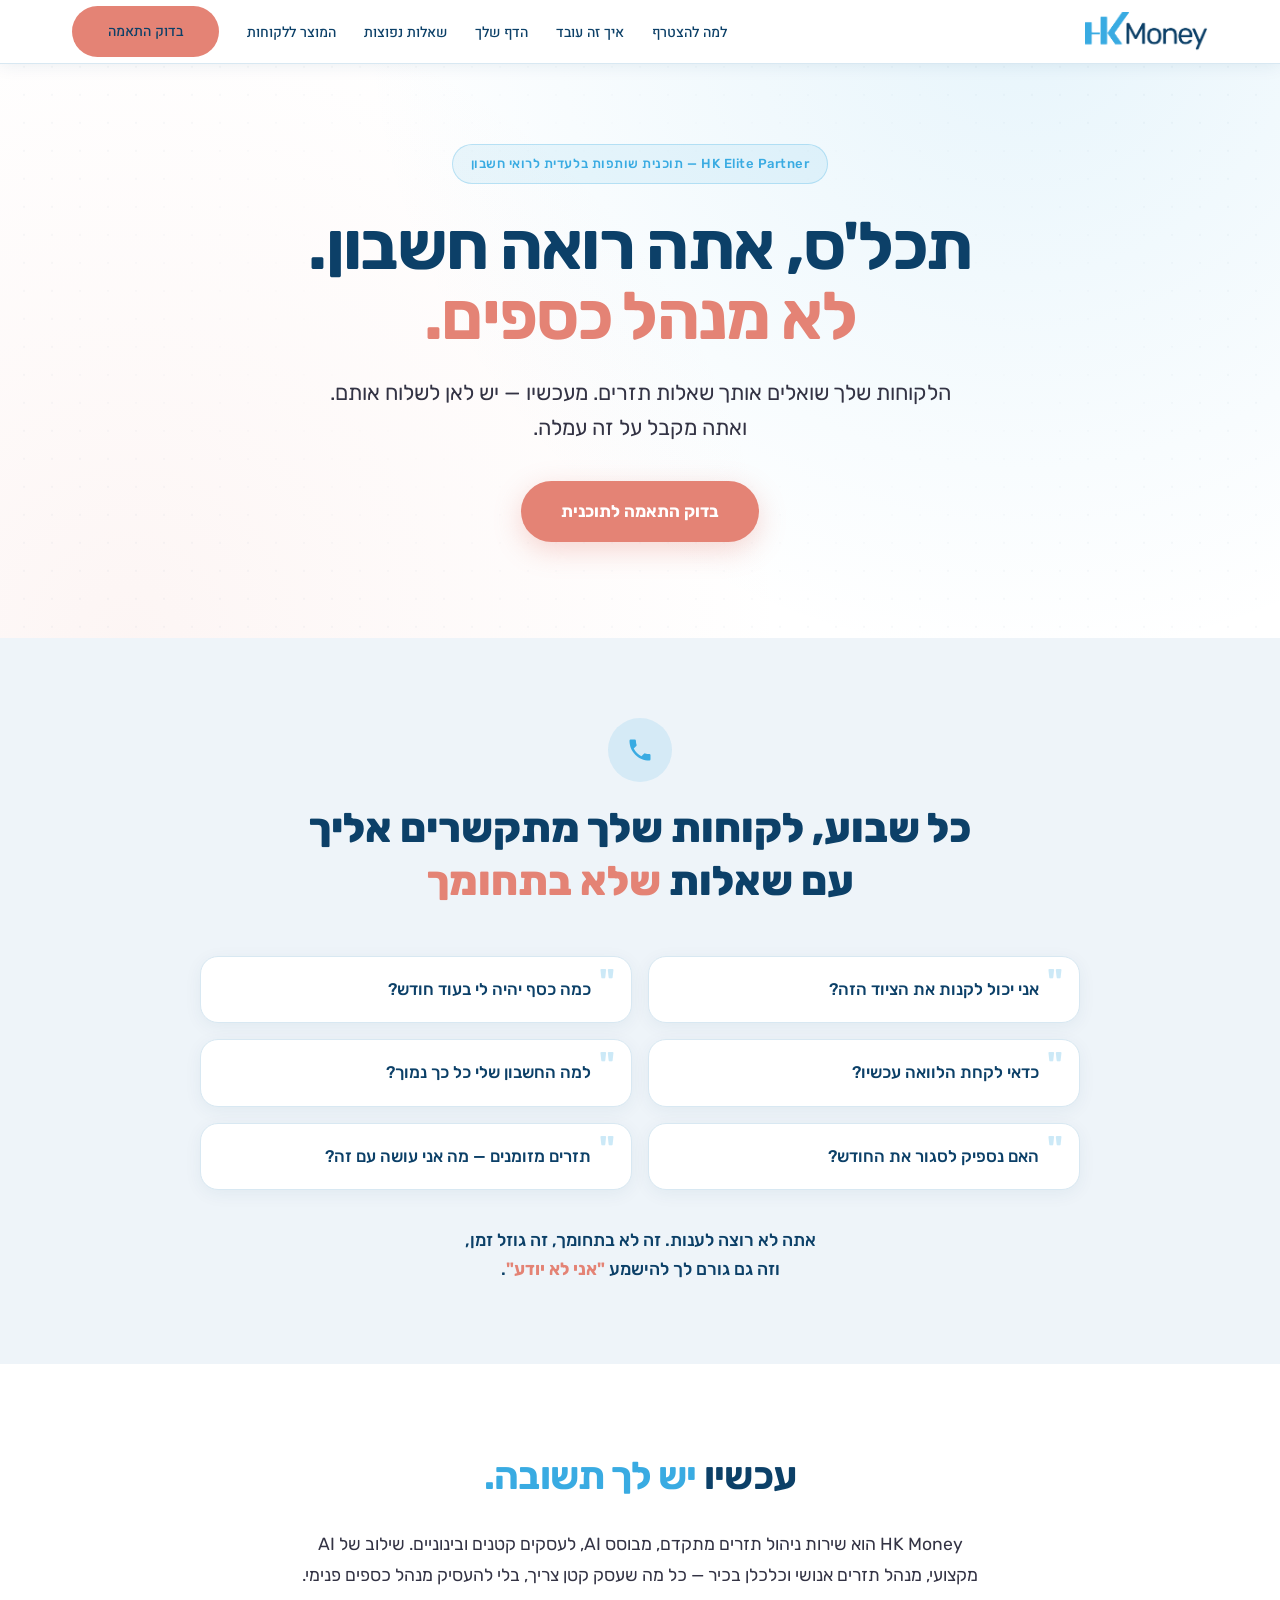
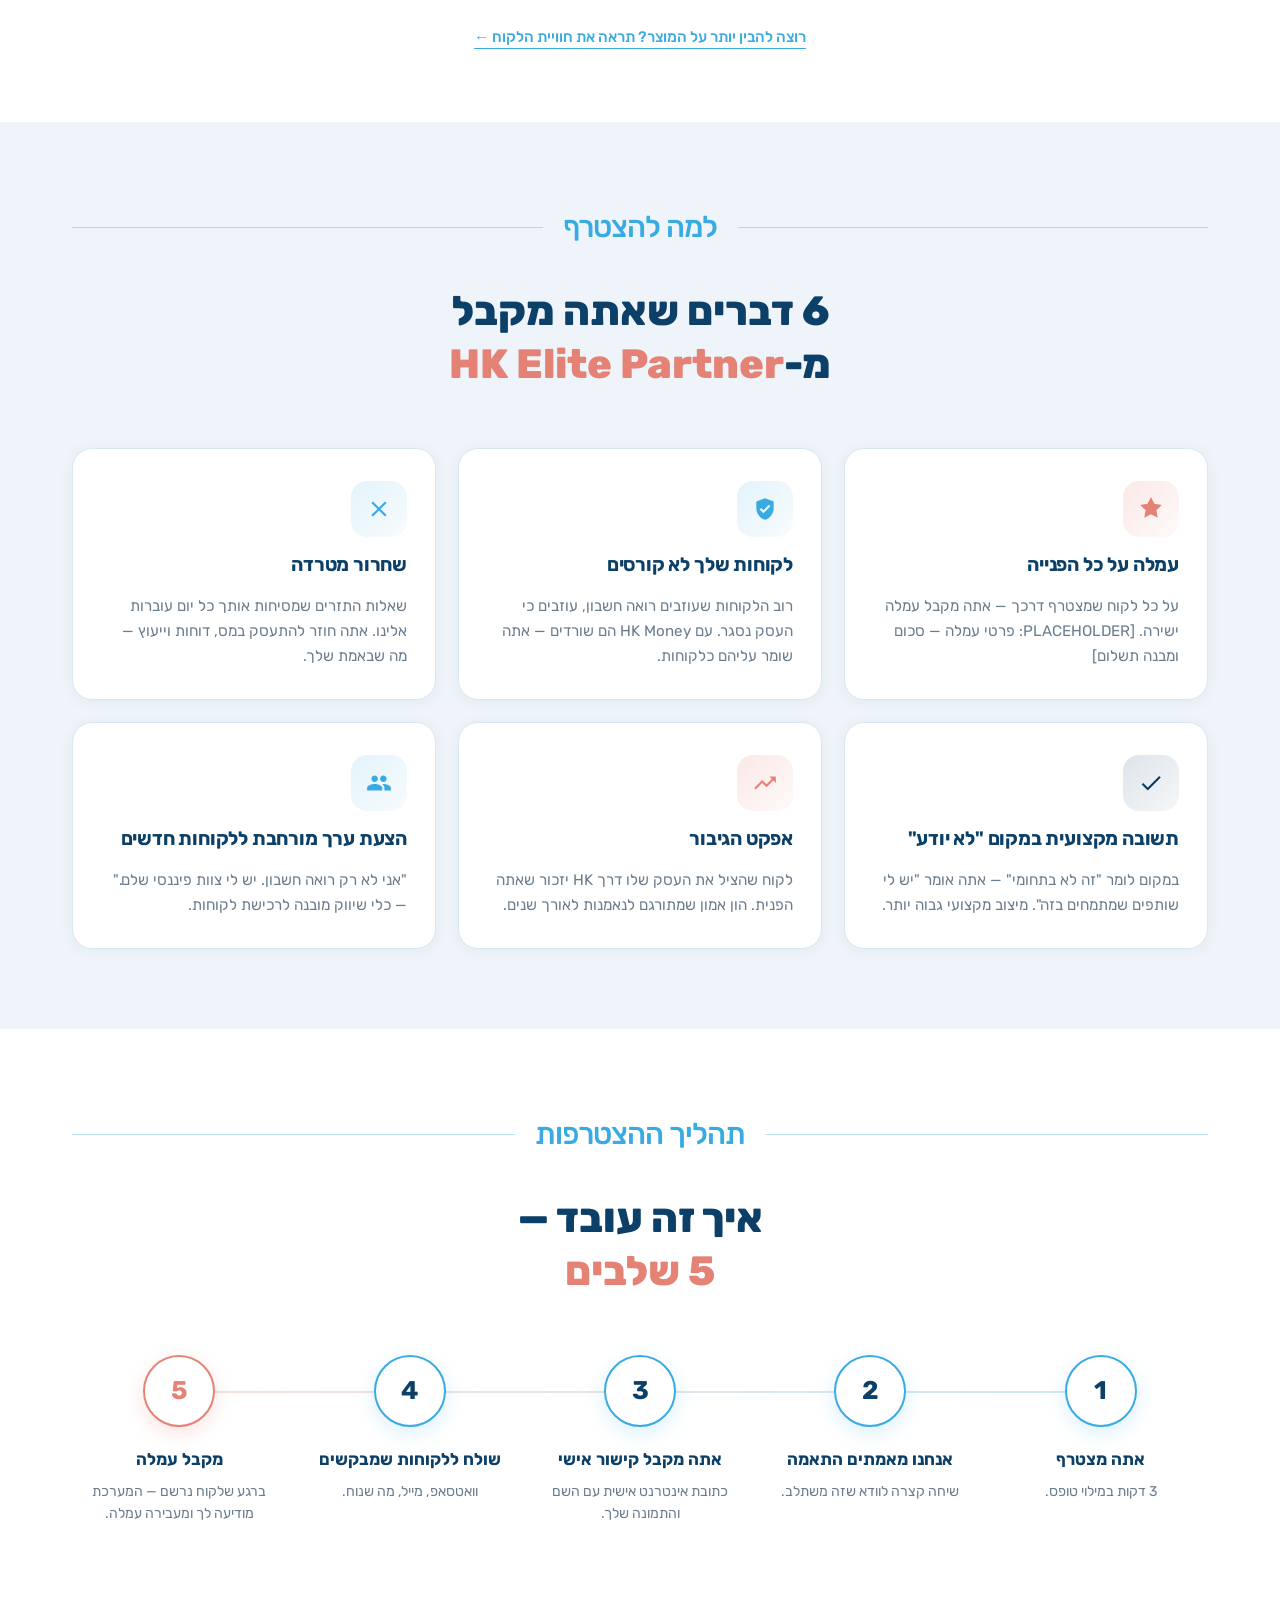
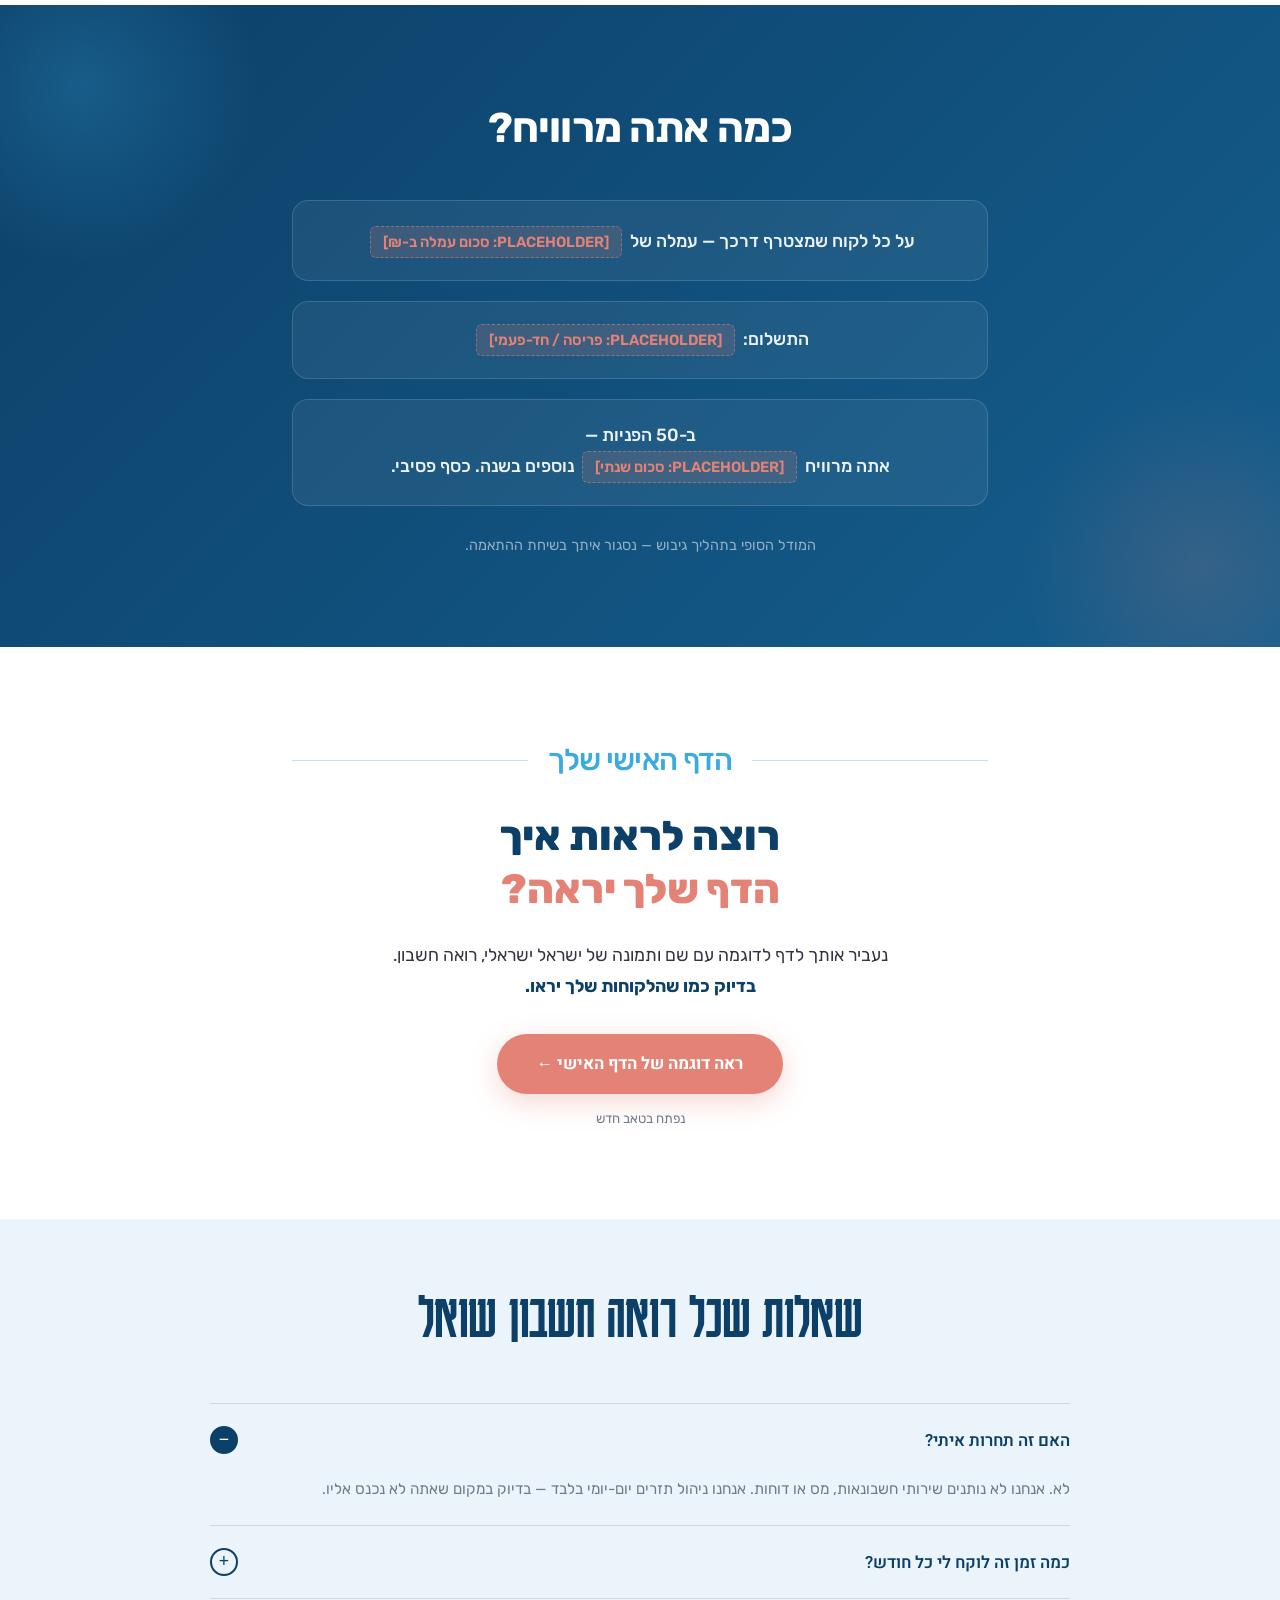
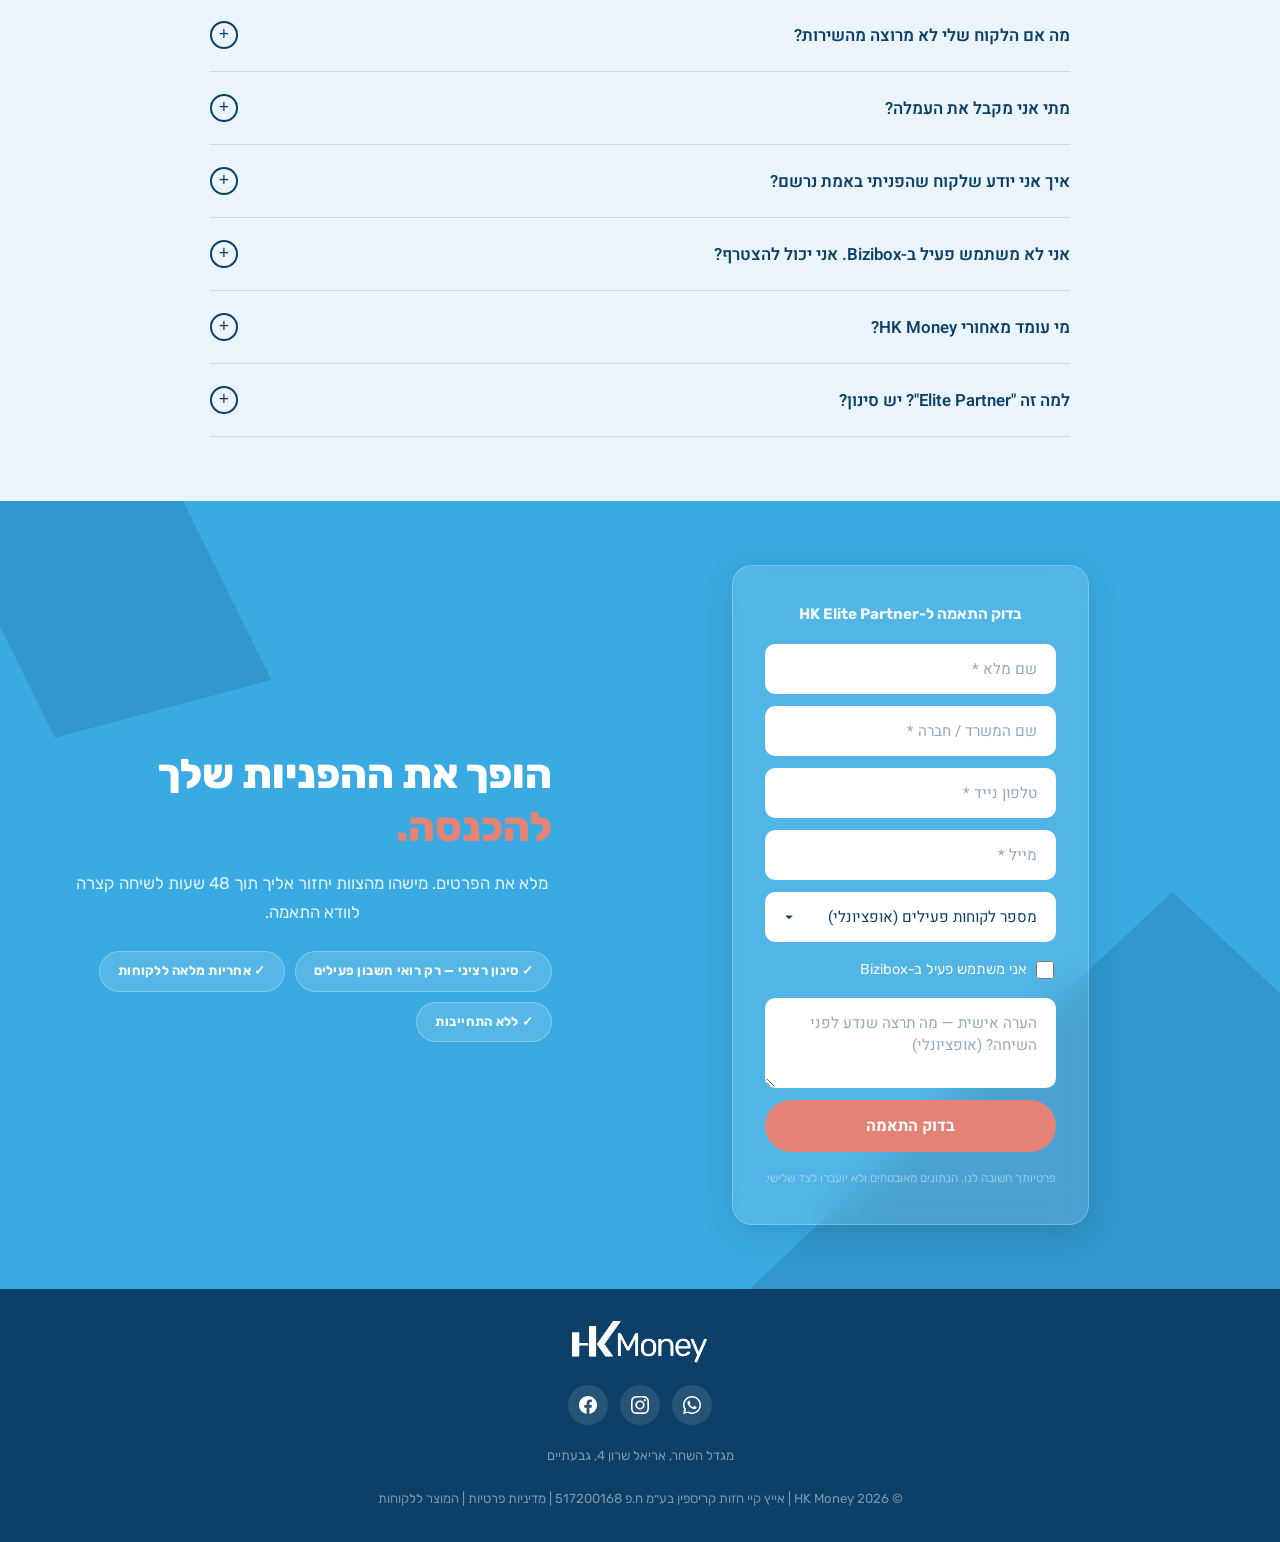
==== commit 923fbc13: "Add partner-landing.html with ?ref= narrative + simplify Elite Partner mockup Two-page architecture:" ====
--- a/index.html
+++ b/index.html
@@ -254,81 +254,23 @@
   </section>
 
   <!-- ══════════════════════════════════
-       MOCKUP — CRITICAL SECTION
-  ══════════════════════════════════ -->
-  <section class="partners-mockup" id="mockup">
-    <div class="partners-mockup__header">
+       DEMO CTA — link to live partner-landing.html
+  ══════════════════════════════════ -->
+  <section class="partners-demo-cta" id="mockup">
+    <div class="mn-wrap">
       <div class="ai-section-divider-title">הדף האישי שלך</div>
       <h2 class="mn-section-title mn-section-title--center">
-        ככה הלקוחות שלך<br />
-        <span class="mn-accent-salmon">יראו את ההמלצה שלך</span>
+        רוצה לראות איך<br/>
+        <span class="mn-accent-salmon">הדף שלך יראה?</span>
       </h2>
-      <p class="partners-mockup__sub">תצוגה מקדימה של הדף האישי שתקבל אחרי ההצטרפות.</p>
-    </div>
-
-    <div class="partners-mockup__frame">
-
-      <!-- Browser bar -->
-      <div class="partners-mockup__bar">
-        <span class="partners-mockup__dot"></span>
-        <span class="partners-mockup__dot"></span>
-        <span class="partners-mockup__dot"></span>
-        <div class="partners-mockup__url">money.hak.co.il/?ref=demo</div>
-      </div>
-
-      <div class="partners-mockup__body">
-
-        <!-- Partner header -->
-        <div class="partners-mockup__partner-strip">
-          <div class="partners-mockup__photo-wrap">
-            <span class="partners-mockup__photo-label">כאן תופיע התמונה שלך</span>
-            <div class="partners-mockup__photo" aria-hidden="true">
-              <svg viewBox="0 0 24 24" fill="currentColor"><path d="M12 12c2.21 0 4-1.79 4-4s-1.79-4-4-4-4 1.79-4 4 1.79 4 4 4zm0 2c-2.67 0-8 1.34-8 4v2h16v-2c0-2.66-5.33-4-8-4z"/></svg>
-            </div>
-          </div>
-          <div class="partners-mockup__partner-info">
-            <span class="partners-mockup__partner-tag">מומלץ על ידי</span>
-            <div class="partners-mockup__partner-name">ישראל ישראלי</div>
-            <div class="partners-mockup__partner-role">רואה חשבון</div>
-            <p class="partners-mockup__partner-quote">
-              "אני ממליץ ללקוחות שלי על HK Money — שירות ניהול תזרים שמשלב AI עם מנהל תזרים אנושי. זה משלים את העבודה שלי."
-            </p>
-          </div>
-        </div>
-
-        <!-- Mini money page preview -->
-        <div class="partners-mockup__mini">
-          <img src="assets/hkmoneylogo.png" alt="HK Money" class="partners-mockup__mini-logo" />
-          <h3 class="partners-mockup__mini-headline">
-            ליווי פיננסי שבאמת שולט על
-            <span class="partners-accent">התזרים שלך</span>
-          </h3>
-          <p class="partners-mockup__mini-sub">
-            מנהל תזרים אישי, יועץ פיננסי, ומערכת AI שעונה על כל שאלה — הכל בוואטסאפ.
-          </p>
-          <div class="partners-mockup__mini-trio">
-            <div class="partners-mockup__mini-card">
-              <div class="partners-mockup__mini-card-label">01</div>
-              <div class="partners-mockup__mini-card-title">מנהל תזרים אנושי</div>
-            </div>
-            <div class="partners-mockup__mini-card">
-              <div class="partners-mockup__mini-card-label">02</div>
-              <div class="partners-mockup__mini-card-title">יועץ פיננסי</div>
-            </div>
-            <div class="partners-mockup__mini-card">
-              <div class="partners-mockup__mini-card-label">03</div>
-              <div class="partners-mockup__mini-card-title">AI בוואטסאפ</div>
-            </div>
-          </div>
-          <span class="partners-mockup__mini-cta">אני רוצה ליווי כזה</span>
-        </div>
-
-      </div>
-    </div>
-
-    <div class="partners-mockup__cta-wrap">
-      <a href="#contact" class="mn-btn mn-btn--salmon">אני רוצה דף משלי — הצטרף עכשיו</a>
-      <p class="partners-mockup__hint">תקבל את הקישור הזה אחרי שתצטרף ונשלים את ההתאמה.</p>
+      <p class="partners-demo-cta__body">
+        נעביר אותך לדף לדוגמה עם שם ותמונה של ישראל ישראלי, רואה חשבון.<br/>
+        <strong>בדיוק כמו שהלקוחות שלך יראו.</strong>
+      </p>
+      <a href="partner-landing.html?ref=demo" target="_blank" rel="noopener" class="mn-btn mn-btn--salmon partners-demo-cta__btn">
+        ראה דוגמה של הדף האישי ←
+      </a>
+      <p class="partners-demo-cta__hint">נפתח בטאב חדש</p>
     </div>
   </section>
 
--- a/css/partners.css
+++ b/css/partners.css
@@ -438,232 +438,35 @@
 }
 
 /* ══════════════════════════════════════
-   MOCKUP — "ככה הלקוחות שלך יראו"
-══════════════════════════════════════ */
-.partners-mockup {
-  padding: 88px 0 96px;
+   DEMO CTA — link to live partner-landing example
+══════════════════════════════════════ */
+.partners-demo-cta {
+  padding: 88px 0;
   background: var(--white);
-  position: relative;
-}
-.partners-mockup__header {
-  text-align: center;
-  margin-bottom: 48px;
-  max-width: 720px;
-  margin-left: auto;
-  margin-right: auto;
-  padding: 0 32px;
-}
-.partners-mockup__sub {
-  font-family: 'Rubik', sans-serif;
+  text-align: center;
+}
+.partners-demo-cta .mn-wrap { max-width: 760px; }
+.partners-demo-cta .ai-section-divider-title { margin-bottom: 24px; }
+.partners-demo-cta__body {
+  font-family: 'Rubik', sans-serif;
+  font-size: 1.1rem;
+  color: var(--text);
+  line-height: 1.75;
+  margin: 24px auto 32px;
+  max-width: 600px;
+}
+.partners-demo-cta__body strong {
+  color: var(--navy);
+  font-weight: 700;
+}
+.partners-demo-cta__btn {
   font-size: 1.05rem;
-  color: var(--muted);
-  line-height: 1.6;
-  margin-top: 14px;
-}
-
-/* Browser frame */
-.partners-mockup__frame {
-  max-width: 1080px;
-  margin: 0 auto;
-  background: var(--white);
-  border-radius: 18px;
-  box-shadow: 0 32px 80px rgba(12,64,104,.18);
-  border: 1px solid var(--border);
-  overflow: hidden;
-}
-.partners-mockup__bar {
-  display: flex;
-  align-items: center;
-  gap: 8px;
-  padding: 12px 18px;
-  background: #f3f5f8;
-  border-bottom: 1px solid var(--border);
-}
-.partners-mockup__dot {
-  width: 11px;
-  height: 11px;
-  border-radius: 50%;
-  background: #ddd;
-}
-.partners-mockup__dot:nth-child(1) { background: #ff5f57; }
-.partners-mockup__dot:nth-child(2) { background: #febc2e; }
-.partners-mockup__dot:nth-child(3) { background: #28c840; }
-.partners-mockup__url {
-  flex: 1;
-  margin-right: 14px;
-  background: var(--white);
-  border-radius: 8px;
-  padding: 6px 14px;
+  padding: 16px 40px;
+  box-shadow: 0 8px 28px rgba(228,131,117,.32);
+}
+.partners-demo-cta__hint {
   font-family: 'Rubik', sans-serif;
   font-size: .82rem;
-  color: var(--muted);
-  text-align: center;
-  border: 1px solid var(--border);
-  direction: ltr;
-}
-
-/* Mockup body — partner header on top + mini money page */
-.partners-mockup__body {
-  padding: 0;
-}
-.partners-mockup__partner-strip {
-  background: linear-gradient(135deg, rgba(57,171,226,.08) 0%, rgba(228,131,117,.06) 100%);
-  border-bottom: 1px solid var(--border);
-  padding: 28px 36px;
-  display: flex;
-  align-items: center;
-  gap: 24px;
-}
-.partners-mockup__photo-wrap {
-  position: relative;
-  flex-shrink: 0;
-}
-.partners-mockup__photo {
-  width: 96px;
-  height: 96px;
-  border-radius: 50%;
-  background: linear-gradient(135deg, #d8e8f2, #b8cfdc);
-  display: flex;
-  align-items: center;
-  justify-content: center;
-  border: 3px solid var(--white);
-  box-shadow: 0 4px 16px rgba(12,64,104,.12);
-  overflow: hidden;
-}
-.partners-mockup__photo svg { width: 56px; height: 56px; color: rgba(12,64,104,.4); }
-.partners-mockup__photo-label {
-  position: absolute;
-  top: -16px;
-  right: 50%;
-  transform: translateX(50%);
-  background: var(--salmon);
-  color: var(--white);
-  font-family: 'Rubik', sans-serif;
-  font-size: .72rem;
-  font-weight: 700;
-  padding: 5px 12px;
-  border-radius: 50px;
-  white-space: nowrap;
-  box-shadow: 0 4px 12px rgba(228,131,117,.35);
-}
-
-.partners-mockup__partner-info {
-  flex: 1;
-}
-.partners-mockup__partner-tag {
-  display: inline-block;
-  font-family: 'Rubik', sans-serif;
-  font-size: .78rem;
-  font-weight: 500;
-  color: var(--blue);
-  background: rgba(57,171,226,.1);
-  padding: 4px 12px;
-  border-radius: 50px;
-  margin-bottom: 8px;
-}
-.partners-mockup__partner-name {
-  font-family: 'Rubik', sans-serif;
-  font-size: 1.3rem;
-  font-weight: 700;
-  color: var(--navy);
-  letter-spacing: -.01em;
-  margin-bottom: 4px;
-}
-.partners-mockup__partner-role {
-  font-family: 'Rubik', sans-serif;
-  font-size: .9rem;
-  color: var(--muted);
-  margin-bottom: 10px;
-}
-.partners-mockup__partner-quote {
-  font-family: 'Rubik', sans-serif;
-  font-size: .95rem;
-  color: var(--text);
-  line-height: 1.6;
-  font-style: italic;
-  border-right: 3px solid var(--blue);
-  padding-right: 14px;
-}
-
-/* Mini money page inside mockup */
-.partners-mockup__mini {
-  padding: 40px 36px;
-  text-align: center;
-  background: var(--white);
-}
-.partners-mockup__mini-logo {
-  height: 36px;
-  width: auto;
-  margin: 0 auto 18px;
-  display: block;
-}
-.partners-mockup__mini-headline {
-  font-family: 'Rubik', sans-serif;
-  font-size: clamp(1.2rem, 2.2vw, 1.7rem);
-  font-weight: 700;
-  color: var(--navy);
-  letter-spacing: -.02em;
-  line-height: 1.25;
-  margin-bottom: 12px;
-}
-.partners-mockup__mini-headline .partners-accent { color: var(--salmon); }
-.partners-mockup__mini-sub {
-  font-family: 'Rubik', sans-serif;
-  font-size: .95rem;
-  color: var(--muted);
-  line-height: 1.6;
-  margin-bottom: 22px;
-  max-width: 480px;
-  margin-left: auto;
-  margin-right: auto;
-}
-.partners-mockup__mini-trio {
-  display: grid;
-  grid-template-columns: repeat(3, 1fr);
-  gap: 12px;
-  margin-bottom: 22px;
-}
-.partners-mockup__mini-card {
-  background: var(--off);
-  border-radius: 12px;
-  padding: 16px 14px;
-  text-align: center;
-  border: 1px solid var(--border);
-}
-.partners-mockup__mini-card-label {
-  font-family: 'Rubik', sans-serif;
-  font-size: .72rem;
-  font-weight: 700;
-  color: var(--blue);
-  text-transform: uppercase;
-  letter-spacing: .08em;
-  margin-bottom: 6px;
-}
-.partners-mockup__mini-card-title {
-  font-family: 'Rubik', sans-serif;
-  font-size: .88rem;
-  font-weight: 700;
-  color: var(--navy);
-  line-height: 1.3;
-}
-.partners-mockup__mini-cta {
-  display: inline-block;
-  background: var(--salmon);
-  color: var(--white);
-  font-family: 'Rubik', sans-serif;
-  font-size: .85rem;
-  font-weight: 700;
-  padding: 10px 28px;
-  border-radius: 50px;
-}
-
-.partners-mockup__cta-wrap {
-  text-align: center;
-  margin-top: 40px;
-}
-.partners-mockup__hint {
-  font-family: 'Rubik', sans-serif;
-  font-size: .88rem;
   color: var(--muted);
   margin-top: 14px;
 }
@@ -711,8 +514,6 @@
     grid-template-columns: repeat(5, 1fr);
     gap: 8px;
   }
-  .partners-mockup__partner-strip { padding: 24px 24px; }
-  .partners-mockup__mini { padding: 32px 24px; }
 }
 
 /* ══════════════════════════════════════
@@ -743,26 +544,9 @@
   .partners-commission { padding: 56px 0; }
   .partners-commission__inner { padding: 0 20px; }
 
-  .partners-mockup { padding: 56px 0; }
-  .partners-mockup__partner-strip {
-    flex-direction: column;
-    text-align: center;
-    padding: 28px 20px 22px;
-  }
-  .partners-mockup__photo-wrap { margin-bottom: 4px; }
-  .partners-mockup__partner-quote {
-    border-right: none;
-    border-top: 2px solid var(--blue);
-    padding-right: 0;
-    padding-top: 12px;
-    margin-top: 12px;
-  }
-  .partners-mockup__mini { padding: 28px 20px; }
-  .partners-mockup__mini-trio { grid-template-columns: 1fr; gap: 8px; }
+  .partners-demo-cta { padding: 56px 0; }
 }
 
 @media (max-width: 480px) {
   .partners-hero__headline { font-size: clamp(1.7rem, 8.5vw, 2.4rem); }
-  .partners-mockup__bar { padding: 10px 12px; }
-  .partners-mockup__url { display: none; }
-}
+}
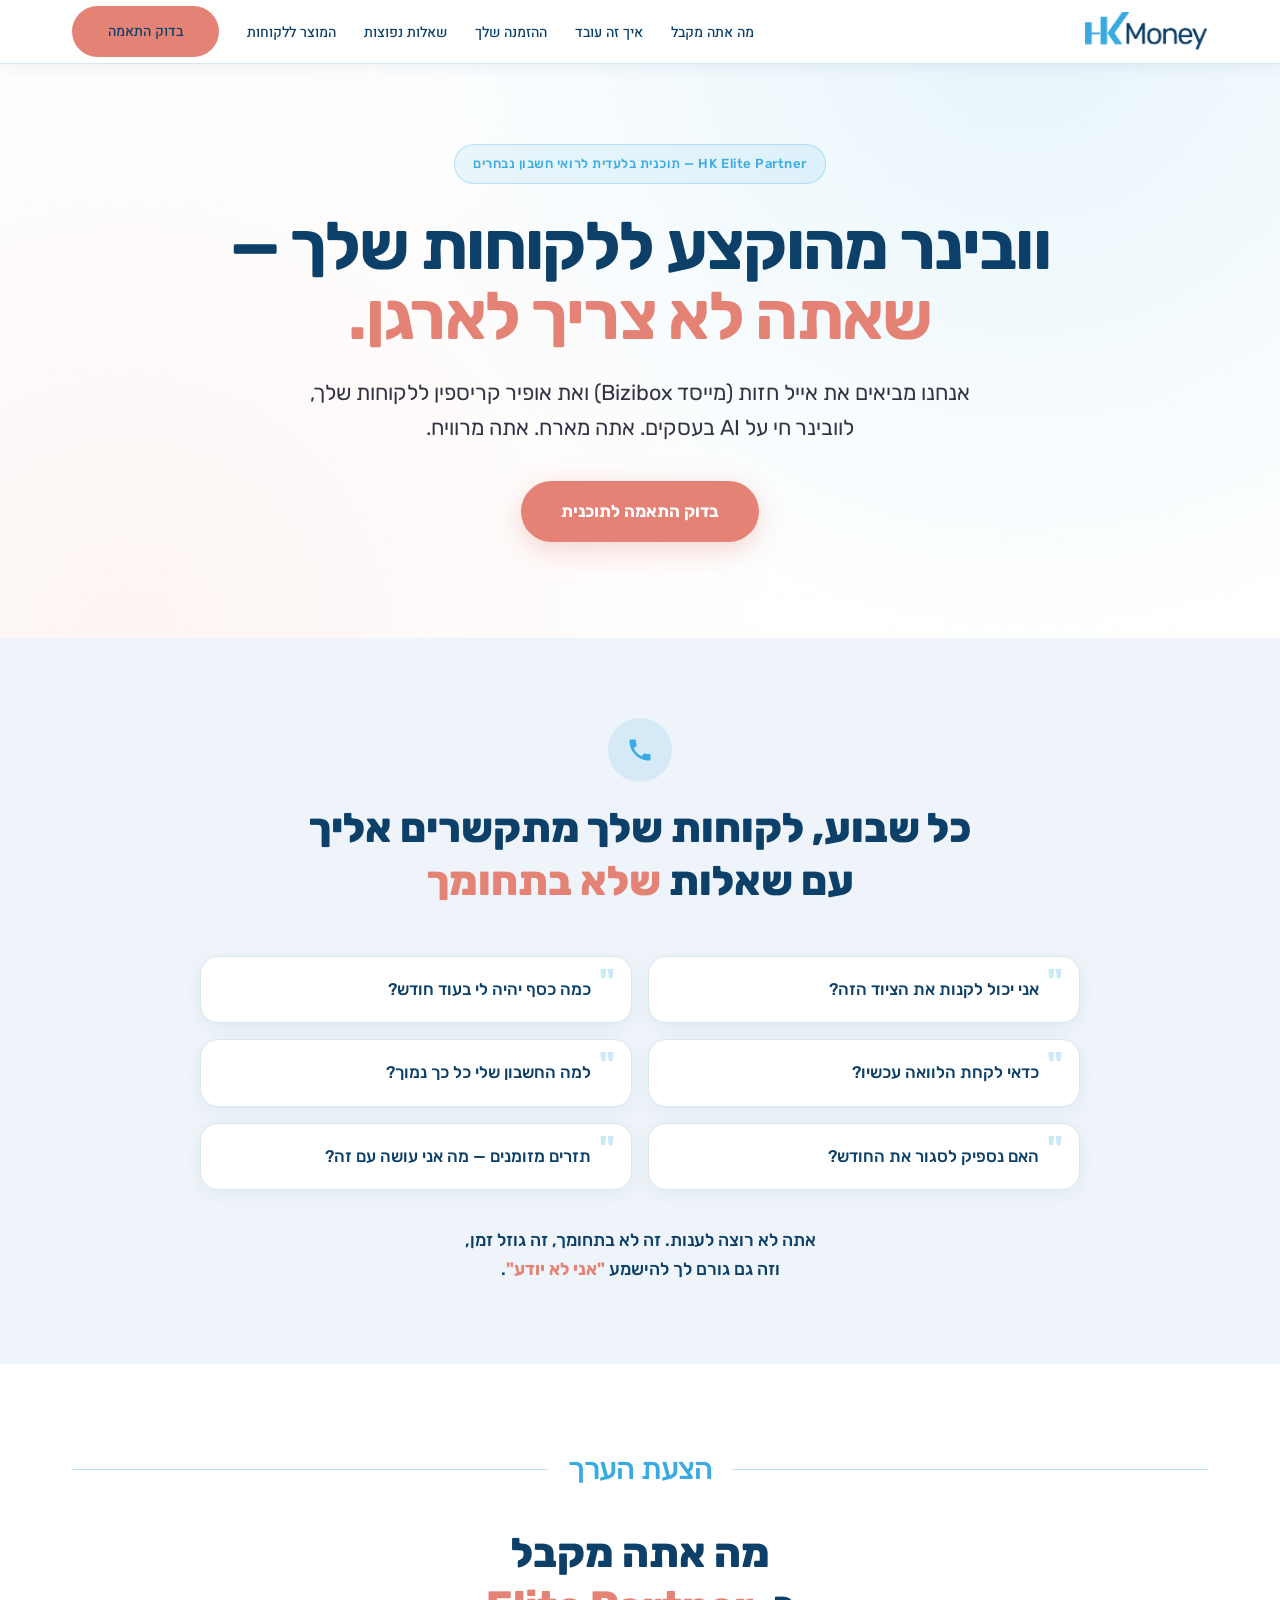
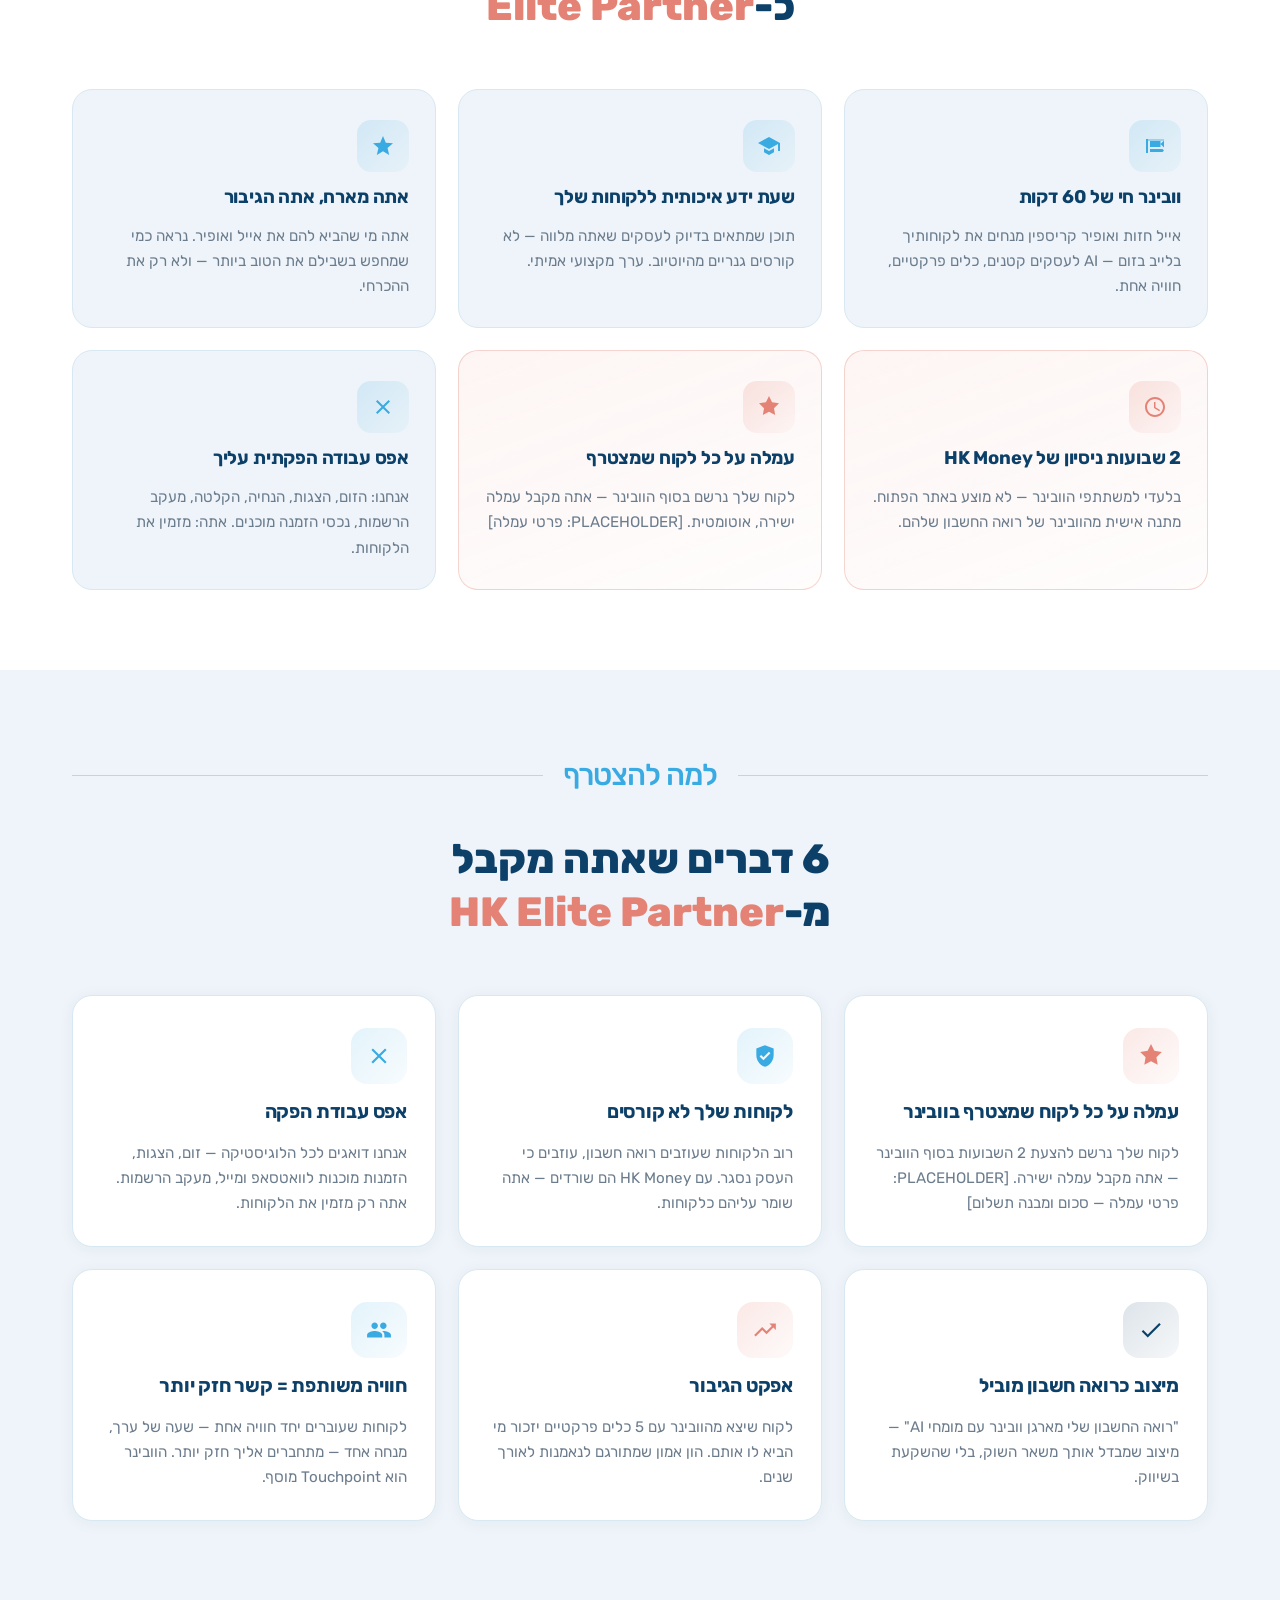
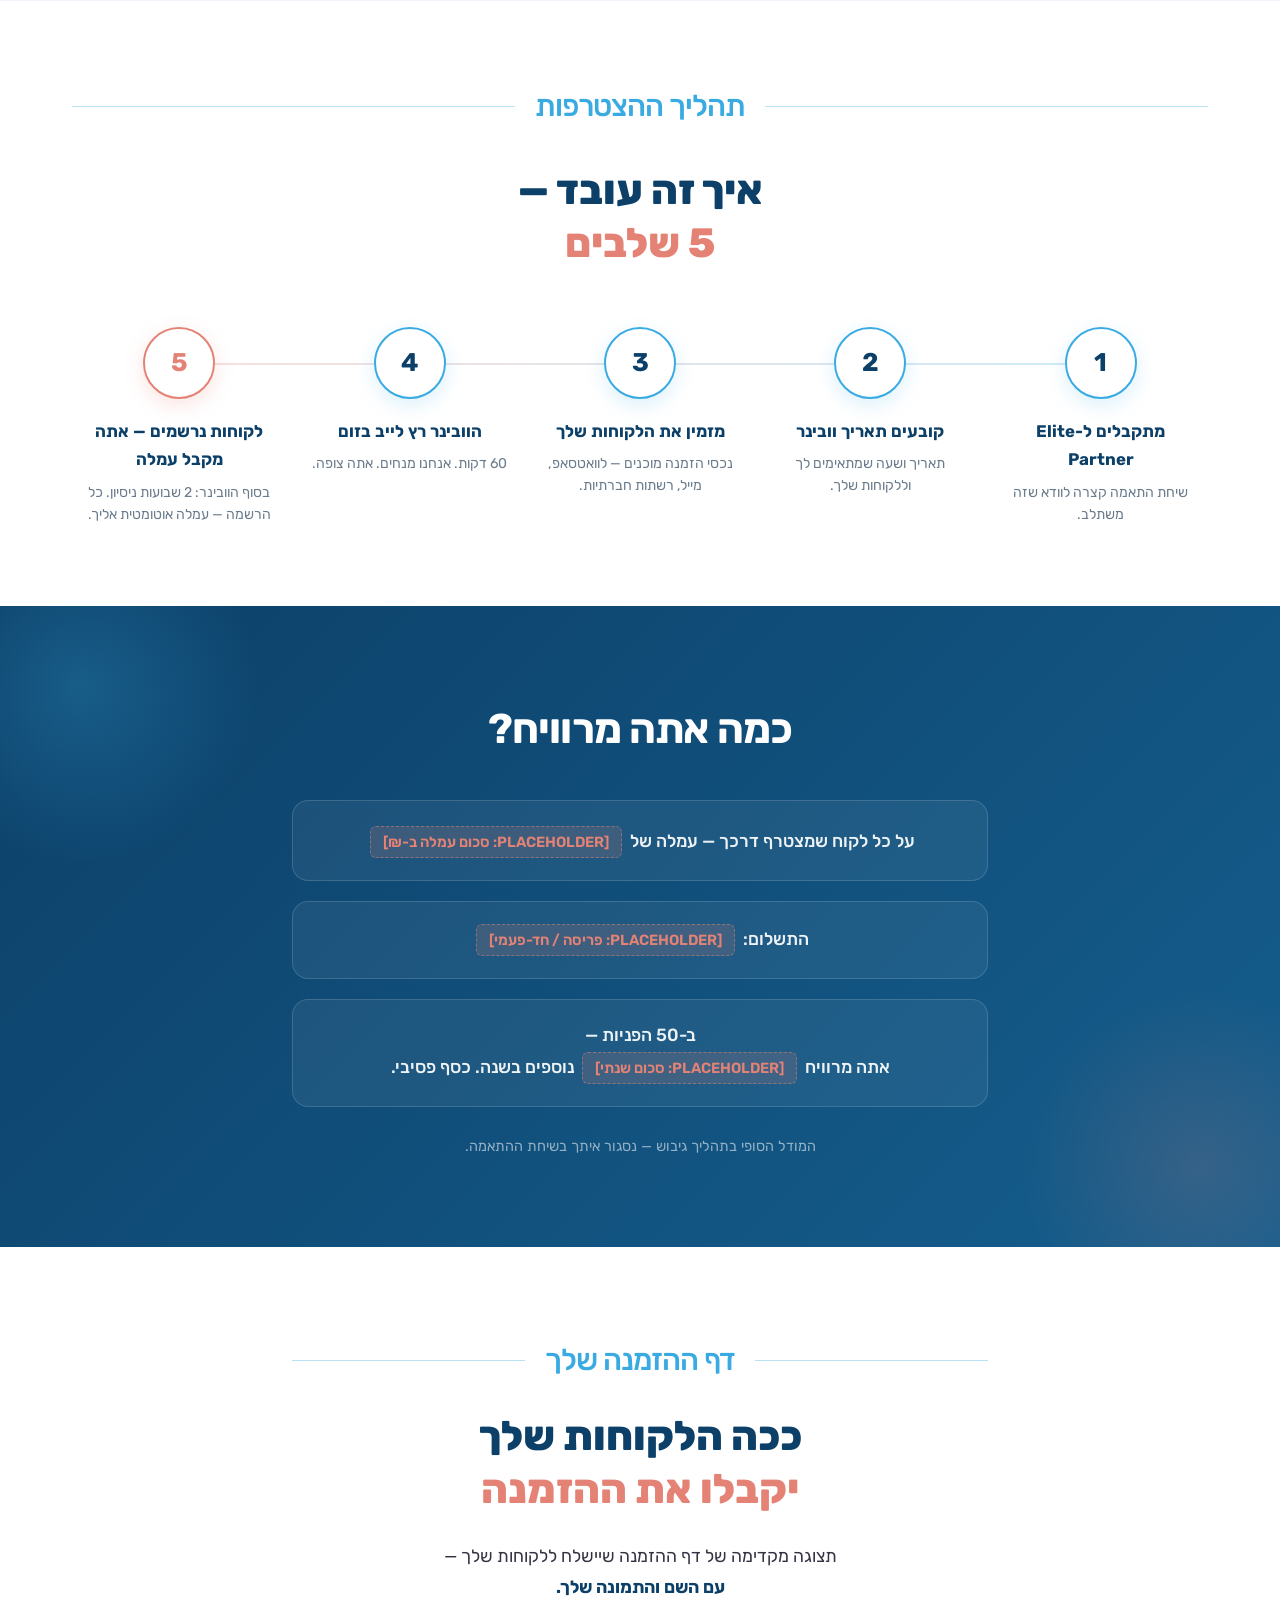
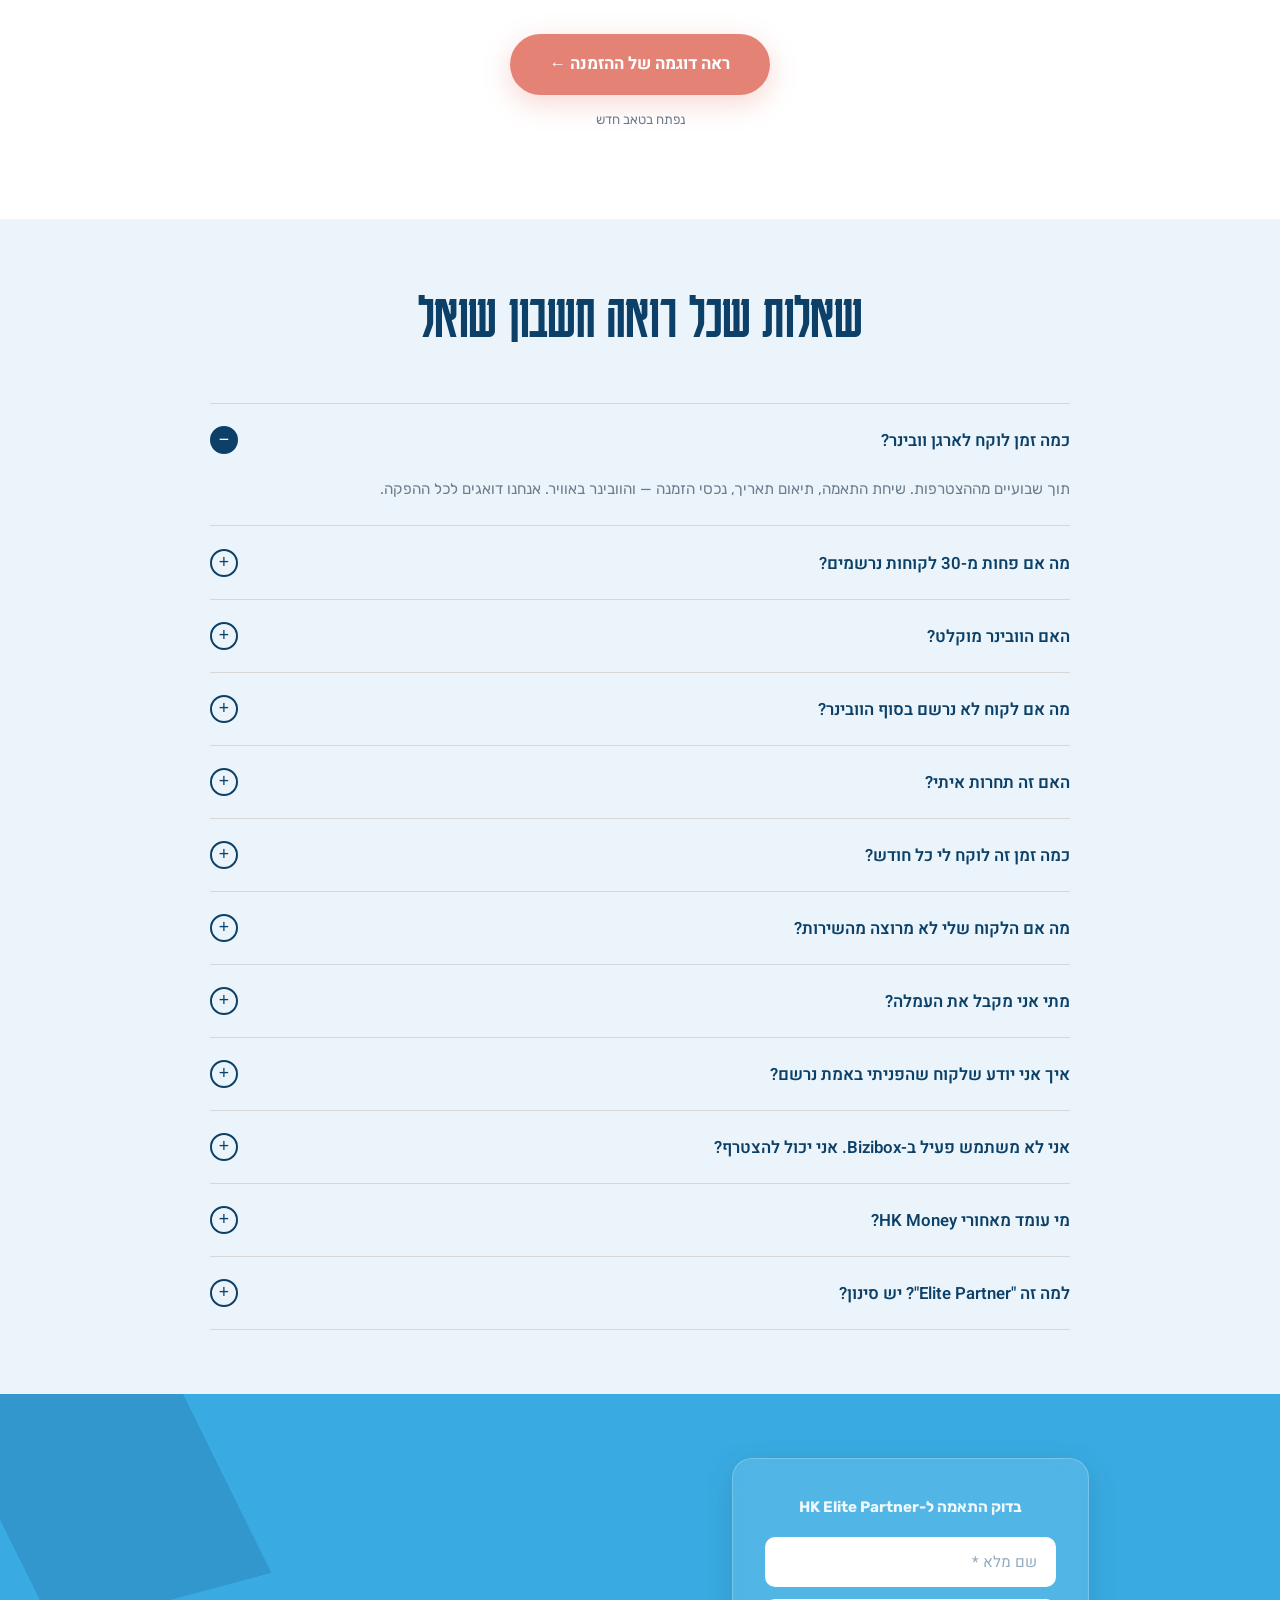
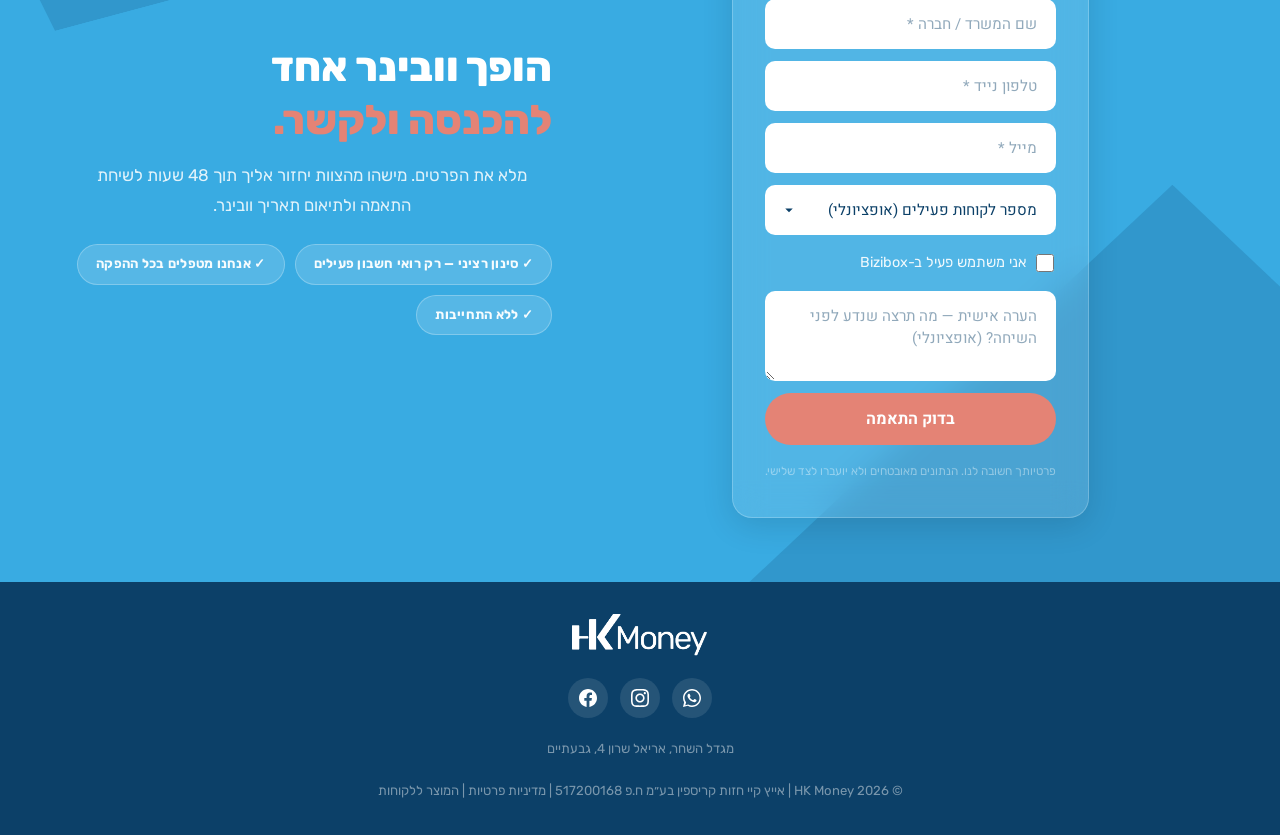
==== commit 6c92c128: "Pivot to webinar: rewrite partner-landing as personal invitation Elite Partner page (index.html): - " ====
--- a/index.html
+++ b/index.html
@@ -3,8 +3,8 @@
 <head>
   <meta charset="UTF-8" />
   <meta name="viewport" content="width=device-width, initial-scale=1.0" />
-  <title>HK Elite Partner — תוכנית שותפות בלעדית לרואי חשבון | HK Money</title>
-  <meta name="description" content="הלקוחות שלך שואלים אותך שאלות תזרים. מעכשיו — יש לאן לשלוח אותם. ואתה מקבל על זה עמלה. הצטרף ל-HK Elite Partner, תוכנית השותפות הבלעדית של HK Money." />
+  <title>HK Elite Partner — וובינר בלעדי ללקוחות שלך | HK Money</title>
+  <meta name="description" content="וובינר חי של 60 דקות עם אייל חזות ואופיר קריספין — ללקוחות שלך, על AI בעסקים. אתה מארח. אנחנו מנחים. הצטרף ל-HK Elite Partner." />
 
   <!-- Favicon -->
   <link rel="icon" type="image/png" sizes="64x64" href="assets/money-hk-icon.png" />
@@ -13,8 +13,8 @@
 
   <!-- Open Graph -->
   <meta property="og:type" content="website" />
-  <meta property="og:title" content="HK Elite Partner — תוכנית שותפות לרואי חשבון" />
-  <meta property="og:description" content="תכל'ס, אתה רואה חשבון. לא מנהל כספים. הפנה לקוחות ל-HK Money וקבל עמלה." />
+  <meta property="og:title" content="HK Elite Partner — וובינר בלעדי ללקוחות שלך" />
+  <meta property="og:description" content="אנחנו מביאים את אייל חזות ואופיר קריספין ללקוחות שלך, לוובינר חי על AI בעסקים. אתה מארח. אתה מרוויח." />
   <meta property="og:image" content="assets/money-hk-icon.png" />
   <meta name="twitter:card" content="summary_large_image" />
 
@@ -23,7 +23,7 @@
   <link href="https://fonts.googleapis.com/css2?family=Heebo:wght@300;400;500;600;700;800;900&family=Rubik:wght@300;400;500;600;700&display=swap" rel="stylesheet" />
   <link rel="stylesheet" href="css/money.css" />
   <link rel="stylesheet" href="css/hk-money-ai.css?v=5" />
-  <link rel="stylesheet" href="css/partners.css?v=1" />
+  <link rel="stylesheet" href="css/partners.css?v=2" />
 </head>
 <body>
 
@@ -35,9 +35,9 @@
           <img src="assets/hkmoneylogo.png" alt="HK Money" class="mn-logo__img" />
         </a>
         <ul class="mn-nav__links" id="mn-nav-links">
-          <li><a href="#benefits">למה להצטרף</a></li>
+          <li><a href="#offer">מה אתה מקבל</a></li>
           <li><a href="#how">איך זה עובד</a></li>
-          <li><a href="#mockup">הדף שלך</a></li>
+          <li><a href="#mockup">ההזמנה שלך</a></li>
           <li><a href="#faq">שאלות נפוצות</a></li>
           <li><a href="https://money.hak.co.il" target="_blank" rel="noopener">המוצר ללקוחות</a></li>
           <li><a href="#contact" class="mn-btn mn-btn--salmon mn-nav__cta">בדוק התאמה</a></li>
@@ -55,14 +55,14 @@
   <section class="partners-hero" id="home">
     <div class="partners-hero__deco" aria-hidden="true"></div>
     <div class="partners-hero__inner">
-      <span class="partners-tag">HK Elite Partner — תוכנית שותפות בלעדית לרואי חשבון</span>
+      <span class="partners-tag">HK Elite Partner — תוכנית בלעדית לרואי חשבון נבחרים</span>
       <h1 class="partners-hero__headline">
-        תכל'ס, אתה רואה חשבון.<br />
-        <span class="partners-accent">לא מנהל כספים.</span>
+        וובינר מהוקצע ללקוחות שלך —<br />
+        <span class="partners-accent">שאתה לא צריך לארגן.</span>
       </h1>
       <p class="partners-hero__sub">
-        הלקוחות שלך שואלים אותך שאלות תזרים. מעכשיו — יש לאן לשלוח אותם.<br />
-        ואתה מקבל על זה עמלה.
+        אנחנו מביאים את אייל חזות (מייסד Bizibox) ואת אופיר קריספין ללקוחות שלך,<br />
+        לוובינר חי על AI בעסקים. אתה מארח. אתה מרוויח.
       </p>
       <a href="#contact" class="mn-btn mn-btn--salmon partners-hero__cta">בדוק התאמה לתוכנית</a>
     </div>
@@ -100,19 +100,69 @@
   </section>
 
   <!-- ══════════════════════════════════
-       VALUE — answer
-  ══════════════════════════════════ -->
-  <section class="partners-value" id="solution">
-    <div class="partners-value__inner">
-      <h2 class="partners-value__title">
-        עכשיו <span class="partners-accent">יש לך תשובה.</span>
-      </h2>
-      <p class="partners-value__body">
-        HK Money הוא שירות ניהול תזרים מתקדם, מבוסס AI, לעסקים קטנים ובינוניים.
-        שילוב של AI מקצועי, מנהל תזרים אנושי וכלכלן בכיר —
-        כל מה שעסק קטן צריך, בלי להעסיק מנהל כספים פנימי.
-      </p>
-      <a href="#mockup" class="partners-value__cta-link">רוצה להבין יותר על המוצר? תראה את חוויית הלקוח ←</a>
+       OFFER — what you get as Elite Partner
+  ══════════════════════════════════ -->
+  <section class="partners-offer" id="offer">
+    <div class="mn-wrap">
+      <div class="partners-offer__header">
+        <div class="ai-section-divider-title">הצעת הערך</div>
+        <h2 class="mn-section-title mn-section-title--center">
+          מה אתה מקבל<br />
+          כ-<span class="mn-accent-salmon">Elite Partner</span>
+        </h2>
+      </div>
+
+      <div class="partners-offer__grid">
+
+        <div class="partners-offer__item">
+          <div class="partners-offer__icon" aria-hidden="true">
+            <svg viewBox="0 0 24 24" fill="currentColor"><path d="M21 6.5l-3.5 3.5V7H7v6h10.5v-3l3.5 3.5zM3 19V5h2v14H3zm4 0v-4h12.5l1.5 1.5L19.5 18H7v1H7z"/><path d="M3 5h18v2H3z" opacity=".4"/></svg>
+          </div>
+          <h3 class="partners-offer__title">וובינר חי של 60 דקות</h3>
+          <p class="partners-offer__text">אייל חזות ואופיר קריספין מנחים את לקוחותיך בלייב בזום — AI לעסקים קטנים, כלים פרקטיים, חוויה אחת.</p>
+        </div>
+
+        <div class="partners-offer__item">
+          <div class="partners-offer__icon" aria-hidden="true">
+            <svg viewBox="0 0 24 24" fill="currentColor"><path d="M12 3 1 9l11 6 9-4.91V17h2V9L12 3zm-5 11.18v4L12 21l5-2.82v-4L12 17l-5-2.82z"/></svg>
+          </div>
+          <h3 class="partners-offer__title">שעת ידע איכותית ללקוחות שלך</h3>
+          <p class="partners-offer__text">תוכן שמתאים בדיוק לעסקים שאתה מלווה — לא קורסים גנריים מהיוטיוב. ערך מקצועי אמיתי.</p>
+        </div>
+
+        <div class="partners-offer__item">
+          <div class="partners-offer__icon" aria-hidden="true">
+            <svg viewBox="0 0 24 24" fill="currentColor"><path d="M12 17.27 18.18 21l-1.64-7.03L22 9.24l-7.19-.61L12 2 9.19 8.63 2 9.24l5.46 4.73L5.82 21z"/></svg>
+          </div>
+          <h3 class="partners-offer__title">אתה מארח, אתה הגיבור</h3>
+          <p class="partners-offer__text">אתה מי שהביא להם את אייל ואופיר. נראה כמי שמחפש בשבילם את הטוב ביותר — ולא רק את ההכרחי.</p>
+        </div>
+
+        <div class="partners-offer__item partners-offer__item--accent">
+          <div class="partners-offer__icon" aria-hidden="true">
+            <svg viewBox="0 0 24 24" fill="currentColor"><path d="M11.99 2C6.47 2 2 6.48 2 12s4.47 10 9.99 10C17.52 22 22 17.52 22 12S17.52 2 11.99 2zM12 20c-4.42 0-8-3.58-8-8s3.58-8 8-8 8 3.58 8 8-3.58 8-8 8zm.5-13H11v6l5.25 3.15.75-1.23-4.5-2.67z"/></svg>
+          </div>
+          <h3 class="partners-offer__title">2 שבועות ניסיון של HK Money</h3>
+          <p class="partners-offer__text">בלעדי למשתתפי הוובינר — לא מוצע באתר הפתוח. מתנה אישית מהוובינר של רואה החשבון שלהם.</p>
+        </div>
+
+        <div class="partners-offer__item partners-offer__item--accent">
+          <div class="partners-offer__icon" aria-hidden="true">
+            <svg viewBox="0 0 24 24" fill="currentColor"><path d="M12 1l3.09 6.26L22 8.27l-5 4.87 1.18 6.88L12 16.77l-6.18 3.25L7 13.14 2 8.27l6.91-1.01z"/></svg>
+          </div>
+          <h3 class="partners-offer__title">עמלה על כל לקוח שמצטרף</h3>
+          <p class="partners-offer__text">לקוח שלך נרשם בסוף הוובינר — אתה מקבל עמלה ישירה, אוטומטית. [PLACEHOLDER: פרטי עמלה]</p>
+        </div>
+
+        <div class="partners-offer__item">
+          <div class="partners-offer__icon" aria-hidden="true">
+            <svg viewBox="0 0 24 24" fill="currentColor"><path d="M19 6.41 17.59 5 12 10.59 6.41 5 5 6.41 10.59 12 5 17.59 6.41 19 12 13.41 17.59 19 19 17.59 13.41 12z"/></svg>
+          </div>
+          <h3 class="partners-offer__title">אפס עבודה הפקתית עליך</h3>
+          <p class="partners-offer__text">אנחנו: הזום, הצגות, הנחיה, הקלטה, מעקב הרשמות, נכסי הזמנה מוכנים. אתה: מזמין את הלקוחות.</p>
+        </div>
+
+      </div>
     </div>
   </section>
 
@@ -135,8 +185,8 @@
           <div class="partners-benefit__icon-wrap" aria-hidden="true">
             <svg viewBox="0 0 24 24" fill="currentColor"><path d="M12 1l3.09 6.26L22 8.27l-5 4.87 1.18 6.88L12 16.77l-6.18 3.25L7 13.14 2 8.27l6.91-1.01L12 1z"/></svg>
           </div>
-          <h3 class="partners-benefit__title">עמלה על כל הפנייה</h3>
-          <p class="partners-benefit__text">על כל לקוח שמצטרף דרכך — אתה מקבל עמלה ישירה. [PLACEHOLDER: פרטי עמלה — סכום ומבנה תשלום]</p>
+          <h3 class="partners-benefit__title">עמלה על כל לקוח שמצטרף בוובינר</h3>
+          <p class="partners-benefit__text">לקוח שלך נרשם להצעת 2 השבועות בסוף הוובינר — אתה מקבל עמלה ישירה. [PLACEHOLDER: פרטי עמלה — סכום ומבנה תשלום]</p>
         </div>
 
         <div class="partners-benefit">
@@ -151,16 +201,16 @@
           <div class="partners-benefit__icon-wrap" aria-hidden="true">
             <svg viewBox="0 0 24 24" fill="currentColor"><path d="M19 6.41 17.59 5 12 10.59 6.41 5 5 6.41 10.59 12 5 17.59 6.41 19 12 13.41 17.59 19 19 17.59 13.41 12z"/></svg>
           </div>
-          <h3 class="partners-benefit__title">שחרור מטרדה</h3>
-          <p class="partners-benefit__text">שאלות התזרים שמסיחות אותך כל יום עוברות אלינו. אתה חוזר להתעסק במס, דוחות וייעוץ — מה שבאמת שלך.</p>
+          <h3 class="partners-benefit__title">אפס עבודת הפקה</h3>
+          <p class="partners-benefit__text">אנחנו דואגים לכל הלוגיסטיקה — זום, הצגות, הזמנות מוכנות לוואטסאפ ומייל, מעקב הרשמות. אתה רק מזמין את הלקוחות.</p>
         </div>
 
         <div class="partners-benefit partners-benefit--navy">
           <div class="partners-benefit__icon-wrap" aria-hidden="true">
             <svg viewBox="0 0 24 24" fill="currentColor"><path d="M9 16.17 4.83 12l-1.42 1.41L9 19 21 7l-1.41-1.41L9 16.17z"/></svg>
           </div>
-          <h3 class="partners-benefit__title">תשובה מקצועית במקום "לא יודע"</h3>
-          <p class="partners-benefit__text">במקום לומר "זה לא בתחומי" — אתה אומר "יש לי שותפים שמתמחים בזה". מיצוב מקצועי גבוה יותר.</p>
+          <h3 class="partners-benefit__title">מיצוב כרואה חשבון מוביל</h3>
+          <p class="partners-benefit__text">"רואה החשבון שלי מארגן וובינר עם מומחי AI" — מיצוב שמבדל אותך משאר השוק, בלי שהשקעת בשיווק.</p>
         </div>
 
         <div class="partners-benefit partners-benefit--salmon">
@@ -168,15 +218,15 @@
             <svg viewBox="0 0 24 24" fill="currentColor"><path d="M16 6 18.29 8.29l-4.88 4.88-4-4L2 16.59 3.41 18l6-6 4 4 6.29-6.29L22 12V6h-6z"/></svg>
           </div>
           <h3 class="partners-benefit__title">אפקט הגיבור</h3>
-          <p class="partners-benefit__text">לקוח שהציל את העסק שלו דרך HK יזכור שאתה הפנית. הון אמון שמתורגם לנאמנות לאורך שנים.</p>
+          <p class="partners-benefit__text">לקוח שיצא מהוובינר עם 5 כלים פרקטיים יזכור מי הביא לו אותם. הון אמון שמתורגם לנאמנות לאורך שנים.</p>
         </div>
 
         <div class="partners-benefit">
           <div class="partners-benefit__icon-wrap" aria-hidden="true">
             <svg viewBox="0 0 24 24" fill="currentColor"><path d="M16 11c1.66 0 2.99-1.34 2.99-3S17.66 5 16 5c-1.66 0-3 1.34-3 3s1.34 3 3 3zm-8 0c1.66 0 2.99-1.34 2.99-3S9.66 5 8 5C6.34 5 5 6.34 5 8s1.34 3 3 3zm0 2c-2.33 0-7 1.17-7 3.5V19h14v-2.5c0-2.33-4.67-3.5-7-3.5zm8 0c-.29 0-.62.02-.97.05 1.16.84 1.97 1.97 1.97 3.45V19h6v-2.5c0-2.33-4.67-3.5-7-3.5z"/></svg>
           </div>
-          <h3 class="partners-benefit__title">הצעת ערך מורחבת ללקוחות חדשים</h3>
-          <p class="partners-benefit__text">"אני לא רק רואה חשבון. יש לי צוות פיננסי שלם." — כלי שיווק מובנה לרכישת לקוחות.</p>
+          <h3 class="partners-benefit__title">חוויה משותפת = קשר חזק יותר</h3>
+          <p class="partners-benefit__text">לקוחות שעוברים יחד חוויה אחת — שעה של ערך, מנחה אחד — מתחברים אליך חזק יותר. הוובינר הוא Touchpoint מוסף.</p>
         </div>
 
       </div>
@@ -199,28 +249,28 @@
       <div class="partners-how__steps">
         <div class="partners-step">
           <div class="partners-step__num">1</div>
-          <h3 class="partners-step__title">אתה מצטרף</h3>
-          <p class="partners-step__text">3 דקות במילוי טופס.</p>
+          <h3 class="partners-step__title">מתקבלים ל-Elite Partner</h3>
+          <p class="partners-step__text">שיחת התאמה קצרה לוודא שזה משתלב.</p>
         </div>
         <div class="partners-step">
           <div class="partners-step__num">2</div>
-          <h3 class="partners-step__title">אנחנו מאמתים התאמה</h3>
-          <p class="partners-step__text">שיחה קצרה לוודא שזה משתלב.</p>
+          <h3 class="partners-step__title">קובעים תאריך וובינר</h3>
+          <p class="partners-step__text">תאריך ושעה שמתאימים לך וללקוחות שלך.</p>
         </div>
         <div class="partners-step">
           <div class="partners-step__num">3</div>
-          <h3 class="partners-step__title">אתה מקבל קישור אישי</h3>
-          <p class="partners-step__text">כתובת אינטרנט אישית עם השם והתמונה שלך.</p>
+          <h3 class="partners-step__title">מזמין את הלקוחות שלך</h3>
+          <p class="partners-step__text">נכסי הזמנה מוכנים — לוואטסאפ, מייל, רשתות חברתיות.</p>
         </div>
         <div class="partners-step">
           <div class="partners-step__num">4</div>
-          <h3 class="partners-step__title">שולח ללקוחות שמבקשים</h3>
-          <p class="partners-step__text">וואטסאפ, מייל, מה שנוח.</p>
+          <h3 class="partners-step__title">הוובינר רץ לייב בזום</h3>
+          <p class="partners-step__text">60 דקות. אנחנו מנחים. אתה צופה.</p>
         </div>
         <div class="partners-step">
           <div class="partners-step__num">5</div>
-          <h3 class="partners-step__title">מקבל עמלה</h3>
-          <p class="partners-step__text">ברגע שלקוח נרשם — המערכת מודיעה לך ומעבירה עמלה.</p>
+          <h3 class="partners-step__title">לקוחות נרשמים — אתה מקבל עמלה</h3>
+          <p class="partners-step__text">בסוף הוובינר: 2 שבועות ניסיון. כל הרשמה — עמלה אוטומטית אליך.</p>
         </div>
       </div>
     </div>
@@ -258,17 +308,17 @@
   ══════════════════════════════════ -->
   <section class="partners-demo-cta" id="mockup">
     <div class="mn-wrap">
-      <div class="ai-section-divider-title">הדף האישי שלך</div>
+      <div class="ai-section-divider-title">דף ההזמנה שלך</div>
       <h2 class="mn-section-title mn-section-title--center">
-        רוצה לראות איך<br/>
-        <span class="mn-accent-salmon">הדף שלך יראה?</span>
+        ככה הלקוחות שלך<br/>
+        <span class="mn-accent-salmon">יקבלו את ההזמנה</span>
       </h2>
       <p class="partners-demo-cta__body">
-        נעביר אותך לדף לדוגמה עם שם ותמונה של ישראל ישראלי, רואה חשבון.<br/>
-        <strong>בדיוק כמו שהלקוחות שלך יראו.</strong>
+        תצוגה מקדימה של דף ההזמנה שיישלח ללקוחות שלך —<br/>
+        <strong>עם השם והתמונה שלך.</strong>
       </p>
       <a href="partner-landing.html?ref=demo" target="_blank" rel="noopener" class="mn-btn mn-btn--salmon partners-demo-cta__btn">
-        ראה דוגמה של הדף האישי ←
+        ראה דוגמה של ההזמנה ←
       </a>
       <p class="partners-demo-cta__hint">נפתח בטאב חדש</p>
     </div>
@@ -284,8 +334,48 @@
 
         <div class="ai-faq__item ai-faq__item--open">
           <button class="ai-faq__question" aria-expanded="true">
+            <span class="ai-faq__question-text">כמה זמן לוקח לארגן וובינר?</span>
+            <span class="ai-faq__icon">−</span>
+          </button>
+          <div class="ai-faq__answer">
+            <p>תוך שבועיים מההצטרפות. שיחת התאמה, תיאום תאריך, נכסי הזמנה — והוובינר באוויר. אנחנו דואגים לכל ההפקה.</p>
+          </div>
+        </div>
+
+        <div class="ai-faq__item">
+          <button class="ai-faq__question" aria-expanded="false">
+            <span class="ai-faq__question-text">מה אם פחות מ-30 לקוחות נרשמים?</span>
+            <span class="ai-faq__icon">+</span>
+          </button>
+          <div class="ai-faq__answer">
+            <p>אנחנו רצים בכל מקרה. גם 10 לקוחות שמצטרפים ומקבלים שעה של ערך — זה הצלחה. הוובינר לא נדחה ולא מתבטל.</p>
+          </div>
+        </div>
+
+        <div class="ai-faq__item">
+          <button class="ai-faq__question" aria-expanded="false">
+            <span class="ai-faq__question-text">האם הוובינר מוקלט?</span>
+            <span class="ai-faq__icon">+</span>
+          </button>
+          <div class="ai-faq__answer">
+            <p>לא — חוויה חד-פעמית בלייב. זה חלק מהערך: הלקוחות שלך מבינים שזה אירוע ייחודי שאתה מארגן עבורם, לא קורס מהמדף.</p>
+          </div>
+        </div>
+
+        <div class="ai-faq__item">
+          <button class="ai-faq__question" aria-expanded="false">
+            <span class="ai-faq__question-text">מה אם לקוח לא נרשם בסוף הוובינר?</span>
+            <span class="ai-faq__icon">+</span>
+          </button>
+          <div class="ai-faq__answer">
+            <p>אתה עדיין מקבל את החשיפה ואת ההערכה של הלקוח — נתת לו שעה של ערך. ואם הוא יחזור בעוד חודשיים להירשם — עדיין יתויג אליך ותקבל עמלה.</p>
+          </div>
+        </div>
+
+        <div class="ai-faq__item">
+          <button class="ai-faq__question" aria-expanded="false">
             <span class="ai-faq__question-text">האם זה תחרות איתי?</span>
-            <span class="ai-faq__icon">−</span>
+            <span class="ai-faq__icon">+</span>
           </button>
           <div class="ai-faq__answer">
             <p>לא. אנחנו לא נותנים שירותי חשבונאות, מס או דוחות. אנחנו ניהול תזרים יום-יומי בלבד — בדיוק במקום שאתה לא נכנס אליו.</p>
@@ -394,13 +484,13 @@
       </form>
       <div class="mn-contact__text">
         <h2 class="mn-section-title mn-section-title--white">
-          הופך את ההפניות שלך<br />
-          <span class="mn-accent-salmon">להכנסה.</span>
+          הופך וובינר אחד<br />
+          <span class="mn-accent-salmon">להכנסה ולקשר.</span>
         </h2>
-        <p class="mn-contact__sub">מלא את הפרטים. מישהו מהצוות יחזור אליך תוך 48 שעות לשיחה קצרה לוודא התאמה.</p>
+        <p class="mn-contact__sub">מלא את הפרטים. מישהו מהצוות יחזור אליך תוך 48 שעות לשיחת התאמה ולתיאום תאריך וובינר.</p>
         <div class="mn-contact__badges">
           <span class="mn-badge">✓ סינון רציני — רק רואי חשבון פעילים</span>
-          <span class="mn-badge">✓ אחריות מלאה ללקוחות</span>
+          <span class="mn-badge">✓ אנחנו מטפלים בכל ההפקה</span>
           <span class="mn-badge">✓ ללא התחייבות</span>
         </div>
       </div>
--- a/css/partners.css
+++ b/css/partners.css
@@ -170,44 +170,76 @@
 }
 
 /* ══════════════════════════════════════
-   VALUE PROP — "עכשיו יש לך תשובה"
-══════════════════════════════════════ */
-.partners-value {
-  padding: 80px 0 72px;
+   OFFER — "מה אתה מקבל כ-Elite Partner"
+   6-card grid with icon + title + body.
+══════════════════════════════════════ */
+.partners-offer {
+  padding: 80px 0;
   background: var(--white);
-  text-align: center;
-}
-.partners-value__inner {
-  max-width: 760px;
-  margin: 0 auto;
-  padding: 0 32px;
-}
-.partners-value__title {
-  font-family: 'Rubik', sans-serif;
-  font-size: clamp(1.7rem, 3vw, 2.4rem);
-  font-weight: 700;
-  color: var(--navy);
-  letter-spacing: -.02em;
-  margin-bottom: 20px;
-}
-.partners-value__title .partners-accent { color: var(--blue); }
-.partners-value__body {
-  font-family: 'Rubik', sans-serif;
-  font-size: 1.1rem;
-  color: var(--text);
-  line-height: 1.75;
-  margin-bottom: 32px;
-}
-.partners-value__cta-link {
+}
+.partners-offer__header {
+  text-align: center;
+  margin-bottom: 56px;
+}
+.partners-offer__grid {
+  display: grid;
+  grid-template-columns: repeat(3, 1fr);
+  gap: 22px;
+}
+.partners-offer__item {
+  background: var(--off);
+  border-radius: 20px;
+  padding: 30px 26px 28px;
+  border: 1px solid var(--border);
+  display: flex;
+  flex-direction: column;
+  gap: 14px;
+  transition: transform .25s, box-shadow .25s, border-color .25s;
+}
+.partners-offer__item:hover {
+  transform: translateY(-3px);
+  box-shadow: 0 12px 32px rgba(12,64,104,.08);
+  border-color: rgba(57,171,226,.4);
+}
+.partners-offer__item--accent {
+  background: linear-gradient(160deg, rgba(228,131,117,.08), rgba(228,131,117,.02));
+  border-color: rgba(228,131,117,.32);
+}
+.partners-offer__item--accent:hover {
+  border-color: rgba(228,131,117,.6);
+}
+.partners-offer__icon {
+  width: 52px;
+  height: 52px;
+  border-radius: 14px;
+  background: linear-gradient(135deg, rgba(57,171,226,.16), rgba(57,171,226,.04));
+  display: flex;
+  align-items: center;
+  justify-content: center;
+  color: var(--blue);
+  flex-shrink: 0;
+}
+.partners-offer__item--accent .partners-offer__icon {
+  background: linear-gradient(135deg, rgba(228,131,117,.2), rgba(228,131,117,.04));
+  color: var(--salmon);
+}
+.partners-offer__icon svg { width: 24px; height: 24px; }
+.partners-offer__title {
+  font-family: 'Rubik', sans-serif;
+  font-size: 1.15rem;
+  font-weight: 700;
+  color: var(--navy);
+  letter-spacing: -.01em;
+  line-height: 1.3;
+  margin: 0;
+}
+.partners-offer__text {
   font-family: 'Rubik', sans-serif;
   font-size: .95rem;
-  font-weight: 500;
-  color: var(--blue);
-  border-bottom: 1px solid currentColor;
-  padding-bottom: 2px;
-  transition: color .2s;
-}
-.partners-value__cta-link:hover { color: var(--navy); }
+  color: var(--muted);
+  line-height: 1.65;
+  margin: 0;
+}
 
 /* ══════════════════════════════════════
    6 BENEFITS GRID
@@ -510,6 +542,7 @@
 ══════════════════════════════════════ */
 @media (max-width: 1024px) {
   .partners-benefits__grid { grid-template-columns: repeat(2, 1fr); }
+  .partners-offer__grid { grid-template-columns: repeat(2, 1fr); }
   .partners-how__steps {
     grid-template-columns: repeat(5, 1fr);
     gap: 8px;
@@ -527,7 +560,8 @@
   .partners-pain { padding: 56px 0; }
   .partners-pain__bubbles { grid-template-columns: 1fr; gap: 12px; }
 
-  .partners-value { padding: 56px 0; }
+  .partners-offer { padding: 56px 0; }
+  .partners-offer__grid { grid-template-columns: 1fr; gap: 14px; }
 
   .partners-benefits { padding: 56px 0; }
   .partners-benefits__grid { grid-template-columns: 1fr; gap: 14px; }
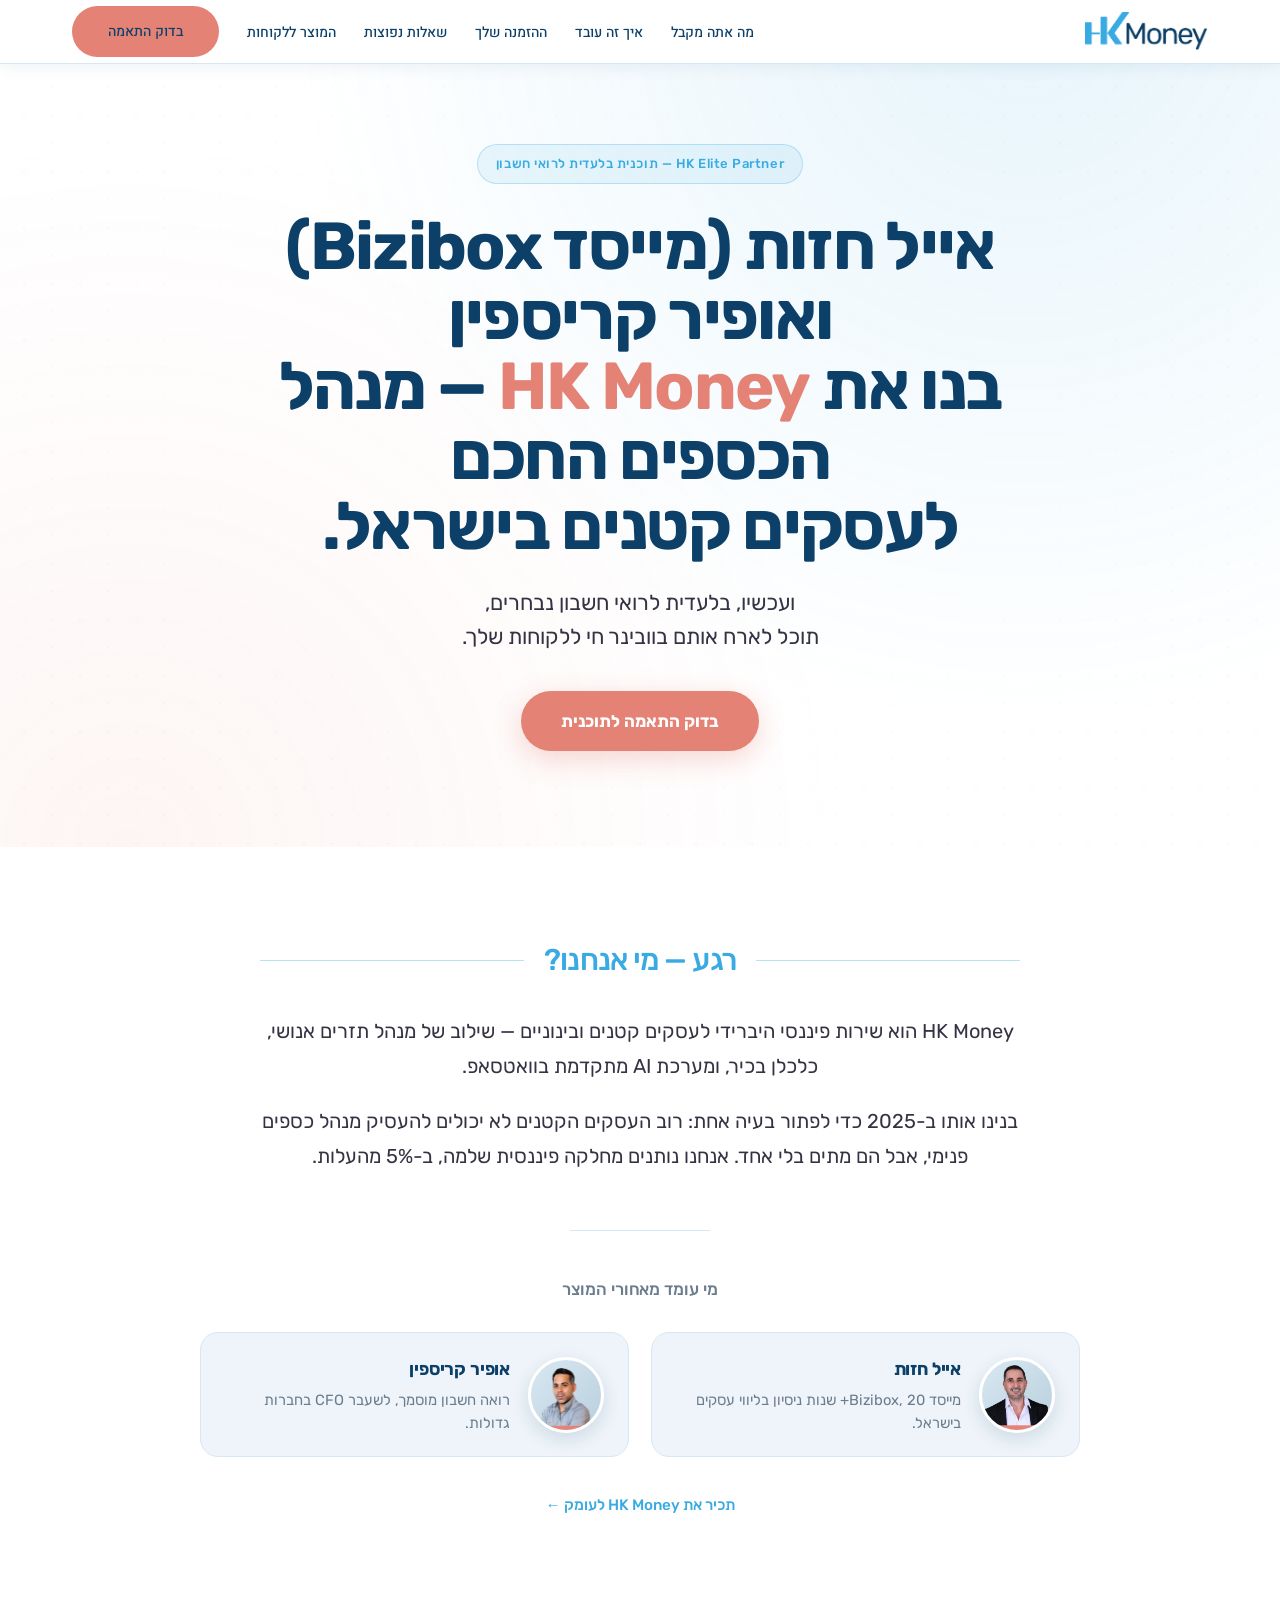
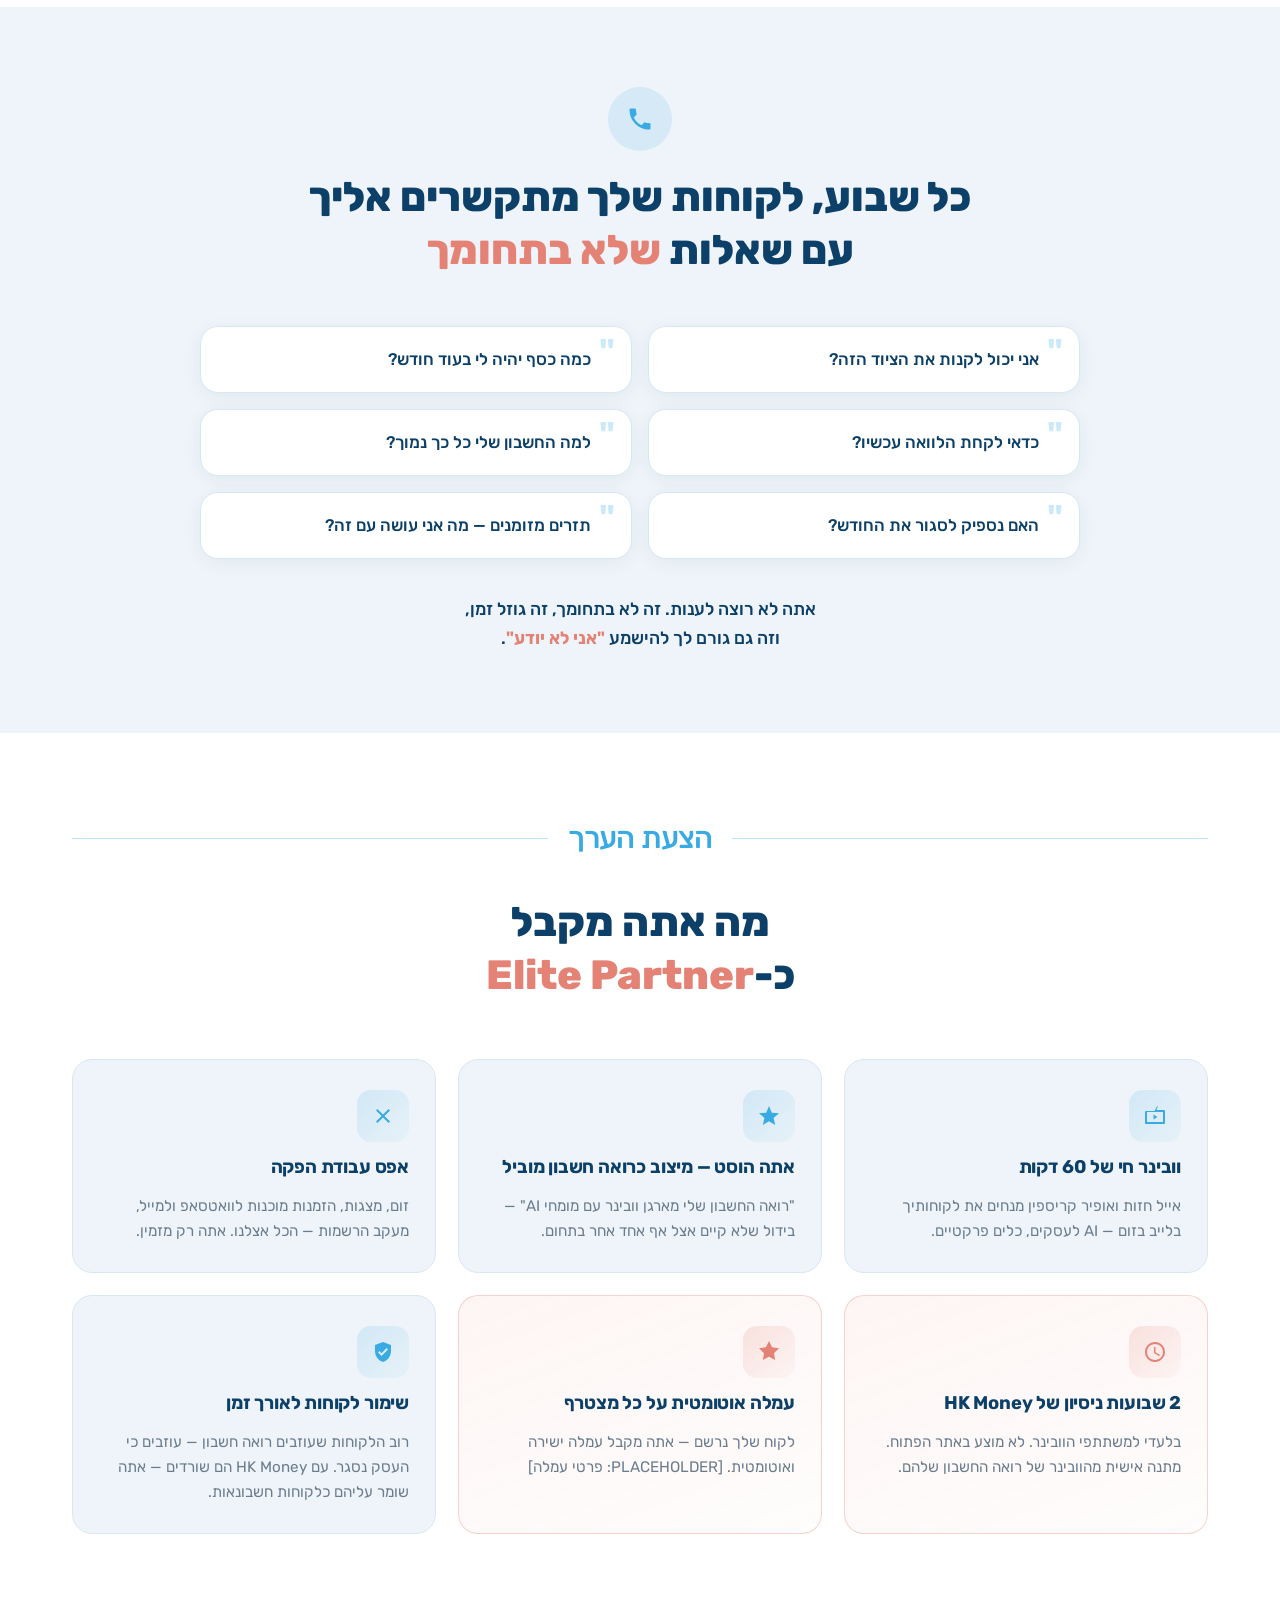
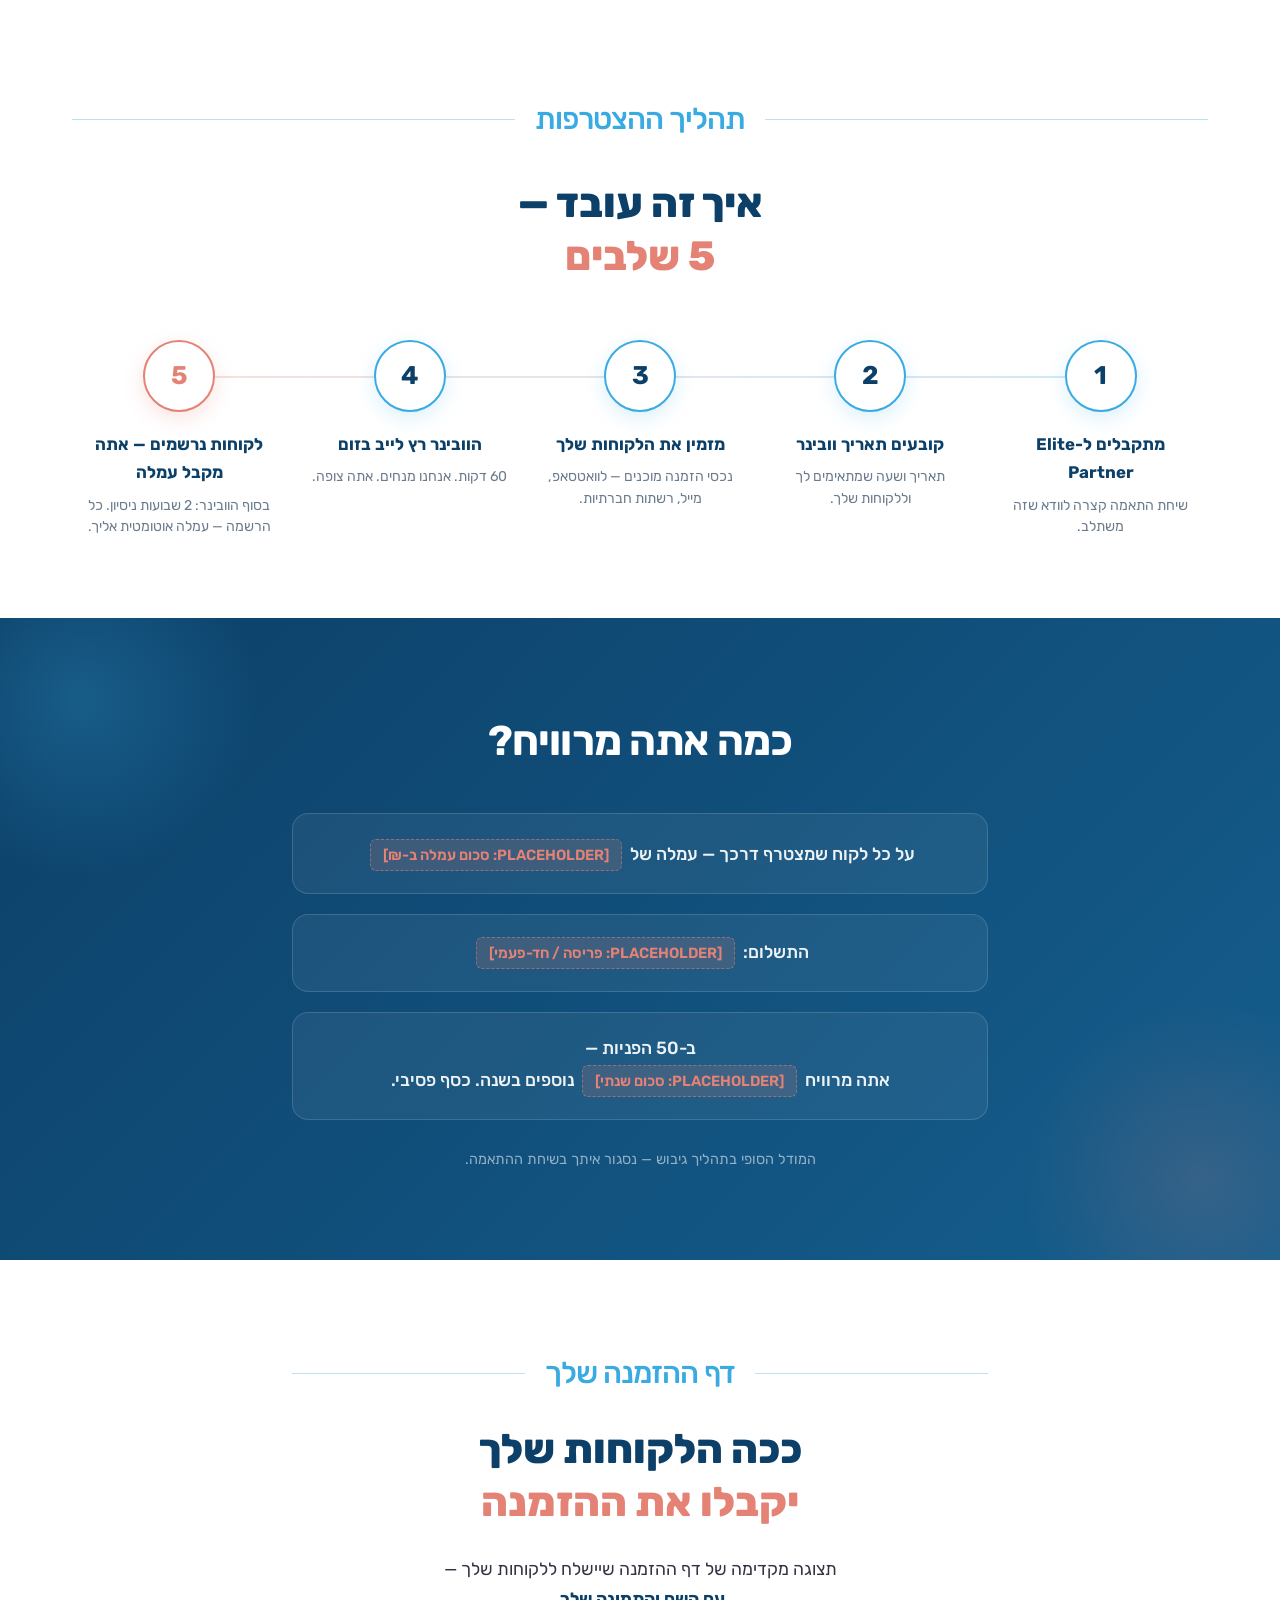
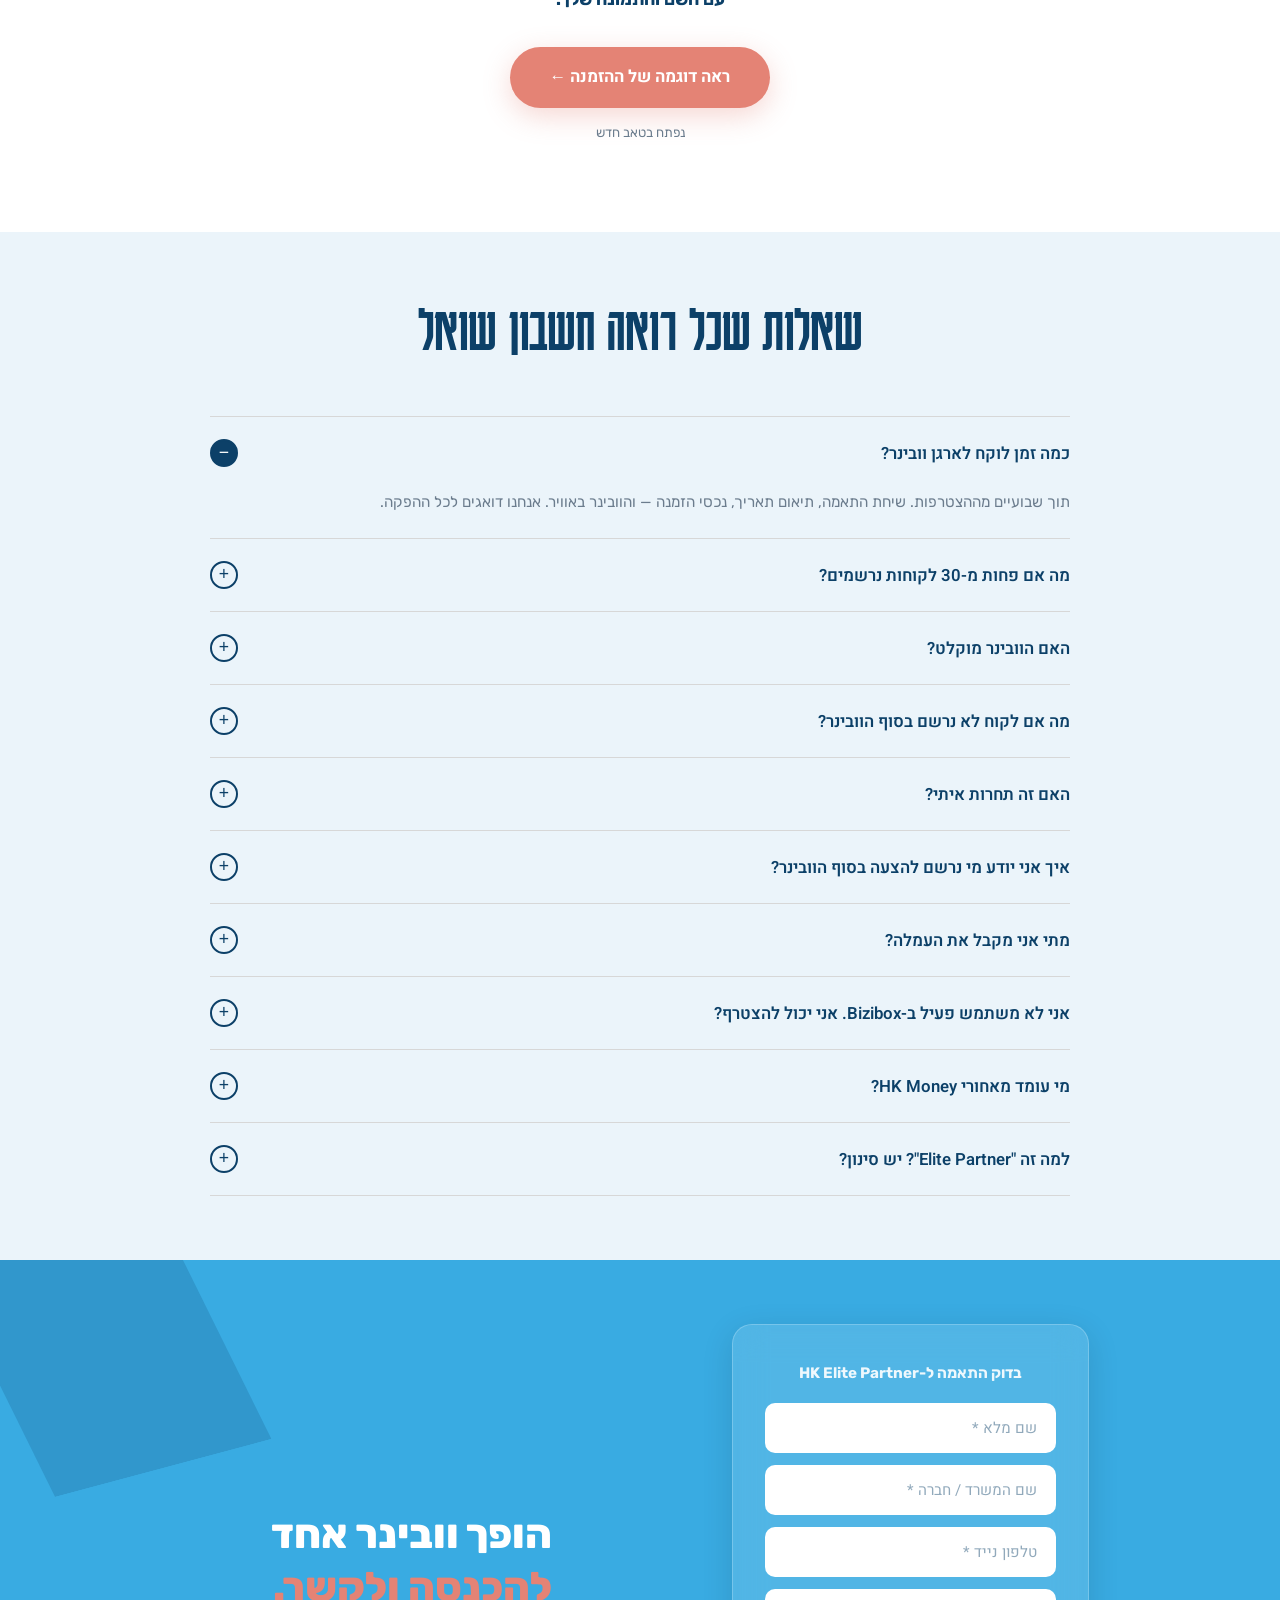
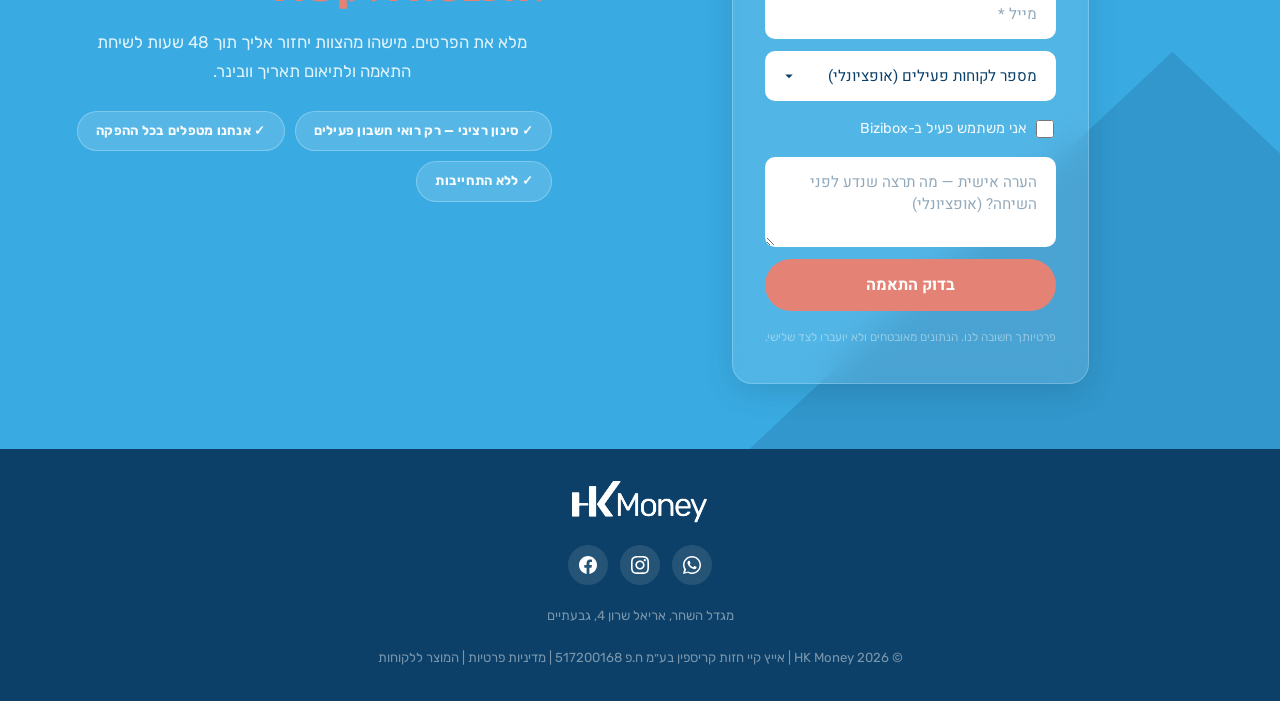
==== commit 3b8173fe: "Restructure Elite Partner page: founders-first hero + About section Hero rewritten to lead with the " ====
--- a/index.html
+++ b/index.html
@@ -23,7 +23,7 @@
   <link href="https://fonts.googleapis.com/css2?family=Heebo:wght@300;400;500;600;700;800;900&family=Rubik:wght@300;400;500;600;700&display=swap" rel="stylesheet" />
   <link rel="stylesheet" href="css/money.css" />
   <link rel="stylesheet" href="css/hk-money-ai.css?v=5" />
-  <link rel="stylesheet" href="css/partners.css?v=2" />
+  <link rel="stylesheet" href="css/partners.css?v=3" />
 </head>
 <body>
 
@@ -39,7 +39,7 @@
           <li><a href="#how">איך זה עובד</a></li>
           <li><a href="#mockup">ההזמנה שלך</a></li>
           <li><a href="#faq">שאלות נפוצות</a></li>
-          <li><a href="https://money.hak.co.il" target="_blank" rel="noopener">המוצר ללקוחות</a></li>
+          <li><a href="https://hak.co.il" target="_blank" rel="noopener">המוצר ללקוחות</a></li>
           <li><a href="#contact" class="mn-btn mn-btn--salmon mn-nav__cta">בדוק התאמה</a></li>
         </ul>
         <button class="mn-nav__toggle" id="mn-toggle" aria-label="תפריט">
@@ -55,16 +55,58 @@
   <section class="partners-hero" id="home">
     <div class="partners-hero__deco" aria-hidden="true"></div>
     <div class="partners-hero__inner">
-      <span class="partners-tag">HK Elite Partner — תוכנית בלעדית לרואי חשבון נבחרים</span>
+      <span class="partners-tag">HK Elite Partner — תוכנית בלעדית לרואי חשבון</span>
       <h1 class="partners-hero__headline">
-        וובינר מהוקצע ללקוחות שלך —<br />
-        <span class="partners-accent">שאתה לא צריך לארגן.</span>
+        אייל חזות (מייסד Bizibox) ואופיר קריספין<br />
+        בנו את <span class="partners-accent">HK Money</span> — מנהל הכספים החכם<br />
+        לעסקים קטנים בישראל.
       </h1>
-      <p class="partners-hero__sub">
-        אנחנו מביאים את אייל חזות (מייסד Bizibox) ואת אופיר קריספין ללקוחות שלך,<br />
-        לוובינר חי על AI בעסקים. אתה מארח. אתה מרוויח.
-      </p>
+      <h2 class="partners-hero__sub">
+        ועכשיו, בלעדית לרואי חשבון נבחרים,<br />
+        תוכל לארח אותם בוובינר חי ללקוחות שלך.
+      </h2>
       <a href="#contact" class="mn-btn mn-btn--salmon partners-hero__cta">בדוק התאמה לתוכנית</a>
+    </div>
+  </section>
+
+  <!-- ══════════════════════════════════
+       ABOUT — "רגע, מי אנחנו?"
+  ══════════════════════════════════ -->
+  <section class="partners-about" id="about">
+    <div class="mn-wrap">
+      <div class="partners-about__intro">
+        <div class="ai-section-divider-title">רגע — מי אנחנו?</div>
+        <p class="partners-about__lead">
+          HK Money הוא שירות פיננסי היברידי לעסקים קטנים ובינוניים — שילוב של מנהל תזרים אנושי, כלכלן בכיר, ומערכת AI מתקדמת בוואטסאפ.
+        </p>
+        <p class="partners-about__lead">
+          בנינו אותו ב-2025 כדי לפתור בעיה אחת: רוב העסקים הקטנים לא יכולים להעסיק מנהל כספים פנימי, אבל הם מתים בלי אחד. אנחנו נותנים מחלקה פיננסית שלמה, ב-5% מהעלות.
+        </p>
+      </div>
+
+      <hr class="partners-about__divider" />
+
+      <div class="partners-about__founders">
+        <h3 class="partners-about__founders-title">מי עומד מאחורי המוצר</h3>
+        <div class="partners-about__founders-grid">
+          <div class="partners-founder">
+            <img src="assets/eyal3.png" alt="אייל חזות" class="partners-founder__photo" />
+            <div class="partners-founder__body">
+              <h4 class="partners-founder__name">אייל חזות</h4>
+              <p class="partners-founder__bio">מייסד Bizibox, 20+ שנות ניסיון בליווי עסקים בישראל.</p>
+            </div>
+          </div>
+          <div class="partners-founder">
+            <img src="assets/ofir3.png" alt="אופיר קריספין" class="partners-founder__photo" />
+            <div class="partners-founder__body">
+              <h4 class="partners-founder__name">אופיר קריספין</h4>
+              <p class="partners-founder__bio">רואה חשבון מוסמך, לשעבר CFO בחברות גדולות.</p>
+            </div>
+          </div>
+        </div>
+      </div>
+
+      <a href="https://hak.co.il" target="_blank" rel="noopener" class="partners-about__more-link">תכיר את HK Money לעומק ←</a>
     </div>
   </section>
 
@@ -116,26 +158,26 @@
 
         <div class="partners-offer__item">
           <div class="partners-offer__icon" aria-hidden="true">
-            <svg viewBox="0 0 24 24" fill="currentColor"><path d="M21 6.5l-3.5 3.5V7H7v6h10.5v-3l3.5 3.5zM3 19V5h2v14H3zm4 0v-4h12.5l1.5 1.5L19.5 18H7v1H7z"/><path d="M3 5h18v2H3z" opacity=".4"/></svg>
+            <svg viewBox="0 0 24 24" fill="currentColor"><path d="M21 6h-7.6l1.4-3.6L14.1 2 11.5 7H3a1 1 0 0 0-1 1v11a1 1 0 0 0 1 1h18a1 1 0 0 0 1-1V7a1 1 0 0 0-1-1zm-1 12H4V8h16v10z"/><path d="M14.5 13l-4 2.5v-5z"/></svg>
           </div>
           <h3 class="partners-offer__title">וובינר חי של 60 דקות</h3>
-          <p class="partners-offer__text">אייל חזות ואופיר קריספין מנחים את לקוחותיך בלייב בזום — AI לעסקים קטנים, כלים פרקטיים, חוויה אחת.</p>
+          <p class="partners-offer__text">אייל חזות ואופיר קריספין מנחים את לקוחותיך בלייב בזום — AI לעסקים, כלים פרקטיים.</p>
         </div>
 
         <div class="partners-offer__item">
           <div class="partners-offer__icon" aria-hidden="true">
-            <svg viewBox="0 0 24 24" fill="currentColor"><path d="M12 3 1 9l11 6 9-4.91V17h2V9L12 3zm-5 11.18v4L12 21l5-2.82v-4L12 17l-5-2.82z"/></svg>
-          </div>
-          <h3 class="partners-offer__title">שעת ידע איכותית ללקוחות שלך</h3>
-          <p class="partners-offer__text">תוכן שמתאים בדיוק לעסקים שאתה מלווה — לא קורסים גנריים מהיוטיוב. ערך מקצועי אמיתי.</p>
+            <svg viewBox="0 0 24 24" fill="currentColor"><path d="M12 17.27 18.18 21l-1.64-7.03L22 9.24l-7.19-.61L12 2 9.19 8.63 2 9.24l5.46 4.73L5.82 21z"/></svg>
+          </div>
+          <h3 class="partners-offer__title">אתה הוסט — מיצוב כרואה חשבון מוביל</h3>
+          <p class="partners-offer__text">"רואה החשבון שלי מארגן וובינר עם מומחי AI" — בידול שלא קיים אצל אף אחד אחר בתחום.</p>
         </div>
 
         <div class="partners-offer__item">
           <div class="partners-offer__icon" aria-hidden="true">
-            <svg viewBox="0 0 24 24" fill="currentColor"><path d="M12 17.27 18.18 21l-1.64-7.03L22 9.24l-7.19-.61L12 2 9.19 8.63 2 9.24l5.46 4.73L5.82 21z"/></svg>
-          </div>
-          <h3 class="partners-offer__title">אתה מארח, אתה הגיבור</h3>
-          <p class="partners-offer__text">אתה מי שהביא להם את אייל ואופיר. נראה כמי שמחפש בשבילם את הטוב ביותר — ולא רק את ההכרחי.</p>
+            <svg viewBox="0 0 24 24" fill="currentColor"><path d="M19 6.41 17.59 5 12 10.59 6.41 5 5 6.41 10.59 12 5 17.59 6.41 19 12 13.41 17.59 19 19 17.59 13.41 12z"/></svg>
+          </div>
+          <h3 class="partners-offer__title">אפס עבודת הפקה</h3>
+          <p class="partners-offer__text">זום, מצגות, הזמנות מוכנות לוואטסאפ ולמייל, מעקב הרשמות — הכל אצלנו. אתה רק מזמין.</p>
         </div>
 
         <div class="partners-offer__item partners-offer__item--accent">
@@ -143,90 +185,23 @@
             <svg viewBox="0 0 24 24" fill="currentColor"><path d="M11.99 2C6.47 2 2 6.48 2 12s4.47 10 9.99 10C17.52 22 22 17.52 22 12S17.52 2 11.99 2zM12 20c-4.42 0-8-3.58-8-8s3.58-8 8-8 8 3.58 8 8-3.58 8-8 8zm.5-13H11v6l5.25 3.15.75-1.23-4.5-2.67z"/></svg>
           </div>
           <h3 class="partners-offer__title">2 שבועות ניסיון של HK Money</h3>
-          <p class="partners-offer__text">בלעדי למשתתפי הוובינר — לא מוצע באתר הפתוח. מתנה אישית מהוובינר של רואה החשבון שלהם.</p>
+          <p class="partners-offer__text">בלעדי למשתתפי הוובינר. לא מוצע באתר הפתוח. מתנה אישית מהוובינר של רואה החשבון שלהם.</p>
         </div>
 
         <div class="partners-offer__item partners-offer__item--accent">
           <div class="partners-offer__icon" aria-hidden="true">
             <svg viewBox="0 0 24 24" fill="currentColor"><path d="M12 1l3.09 6.26L22 8.27l-5 4.87 1.18 6.88L12 16.77l-6.18 3.25L7 13.14 2 8.27l6.91-1.01z"/></svg>
           </div>
-          <h3 class="partners-offer__title">עמלה על כל לקוח שמצטרף</h3>
-          <p class="partners-offer__text">לקוח שלך נרשם בסוף הוובינר — אתה מקבל עמלה ישירה, אוטומטית. [PLACEHOLDER: פרטי עמלה]</p>
+          <h3 class="partners-offer__title">עמלה אוטומטית על כל מצטרף</h3>
+          <p class="partners-offer__text">לקוח שלך נרשם — אתה מקבל עמלה ישירה ואוטומטית. [PLACEHOLDER: פרטי עמלה]</p>
         </div>
 
         <div class="partners-offer__item">
           <div class="partners-offer__icon" aria-hidden="true">
-            <svg viewBox="0 0 24 24" fill="currentColor"><path d="M19 6.41 17.59 5 12 10.59 6.41 5 5 6.41 10.59 12 5 17.59 6.41 19 12 13.41 17.59 19 19 17.59 13.41 12z"/></svg>
-          </div>
-          <h3 class="partners-offer__title">אפס עבודה הפקתית עליך</h3>
-          <p class="partners-offer__text">אנחנו: הזום, הצגות, הנחיה, הקלטה, מעקב הרשמות, נכסי הזמנה מוכנים. אתה: מזמין את הלקוחות.</p>
-        </div>
-
-      </div>
-    </div>
-  </section>
-
-  <!-- ══════════════════════════════════
-       6 BENEFITS
-  ══════════════════════════════════ -->
-  <section class="partners-benefits" id="benefits">
-    <div class="mn-wrap">
-      <div class="partners-benefits__header">
-        <div class="ai-section-divider-title">למה להצטרף</div>
-        <h2 class="mn-section-title mn-section-title--center">
-          6 דברים שאתה מקבל<br />
-          מ-<span class="mn-accent-salmon">HK Elite Partner</span>
-        </h2>
-      </div>
-
-      <div class="partners-benefits__grid">
-
-        <div class="partners-benefit partners-benefit--salmon">
-          <div class="partners-benefit__icon-wrap" aria-hidden="true">
-            <svg viewBox="0 0 24 24" fill="currentColor"><path d="M12 1l3.09 6.26L22 8.27l-5 4.87 1.18 6.88L12 16.77l-6.18 3.25L7 13.14 2 8.27l6.91-1.01L12 1z"/></svg>
-          </div>
-          <h3 class="partners-benefit__title">עמלה על כל לקוח שמצטרף בוובינר</h3>
-          <p class="partners-benefit__text">לקוח שלך נרשם להצעת 2 השבועות בסוף הוובינר — אתה מקבל עמלה ישירה. [PLACEHOLDER: פרטי עמלה — סכום ומבנה תשלום]</p>
-        </div>
-
-        <div class="partners-benefit">
-          <div class="partners-benefit__icon-wrap" aria-hidden="true">
             <svg viewBox="0 0 24 24" fill="currentColor"><path d="M12 2 4 5v6c0 5 3.4 9.74 8 11 4.6-1.26 8-6 8-11V5l-8-3zm-1.41 14L7 12.41 8.41 11l2.18 2.17L15.59 8 17 9.41 10.59 16z"/></svg>
           </div>
-          <h3 class="partners-benefit__title">לקוחות שלך לא קורסים</h3>
-          <p class="partners-benefit__text">רוב הלקוחות שעוזבים רואה חשבון, עוזבים כי העסק נסגר. עם HK Money הם שורדים — אתה שומר עליהם כלקוחות.</p>
-        </div>
-
-        <div class="partners-benefit">
-          <div class="partners-benefit__icon-wrap" aria-hidden="true">
-            <svg viewBox="0 0 24 24" fill="currentColor"><path d="M19 6.41 17.59 5 12 10.59 6.41 5 5 6.41 10.59 12 5 17.59 6.41 19 12 13.41 17.59 19 19 17.59 13.41 12z"/></svg>
-          </div>
-          <h3 class="partners-benefit__title">אפס עבודת הפקה</h3>
-          <p class="partners-benefit__text">אנחנו דואגים לכל הלוגיסטיקה — זום, הצגות, הזמנות מוכנות לוואטסאפ ומייל, מעקב הרשמות. אתה רק מזמין את הלקוחות.</p>
-        </div>
-
-        <div class="partners-benefit partners-benefit--navy">
-          <div class="partners-benefit__icon-wrap" aria-hidden="true">
-            <svg viewBox="0 0 24 24" fill="currentColor"><path d="M9 16.17 4.83 12l-1.42 1.41L9 19 21 7l-1.41-1.41L9 16.17z"/></svg>
-          </div>
-          <h3 class="partners-benefit__title">מיצוב כרואה חשבון מוביל</h3>
-          <p class="partners-benefit__text">"רואה החשבון שלי מארגן וובינר עם מומחי AI" — מיצוב שמבדל אותך משאר השוק, בלי שהשקעת בשיווק.</p>
-        </div>
-
-        <div class="partners-benefit partners-benefit--salmon">
-          <div class="partners-benefit__icon-wrap" aria-hidden="true">
-            <svg viewBox="0 0 24 24" fill="currentColor"><path d="M16 6 18.29 8.29l-4.88 4.88-4-4L2 16.59 3.41 18l6-6 4 4 6.29-6.29L22 12V6h-6z"/></svg>
-          </div>
-          <h3 class="partners-benefit__title">אפקט הגיבור</h3>
-          <p class="partners-benefit__text">לקוח שיצא מהוובינר עם 5 כלים פרקטיים יזכור מי הביא לו אותם. הון אמון שמתורגם לנאמנות לאורך שנים.</p>
-        </div>
-
-        <div class="partners-benefit">
-          <div class="partners-benefit__icon-wrap" aria-hidden="true">
-            <svg viewBox="0 0 24 24" fill="currentColor"><path d="M16 11c1.66 0 2.99-1.34 2.99-3S17.66 5 16 5c-1.66 0-3 1.34-3 3s1.34 3 3 3zm-8 0c1.66 0 2.99-1.34 2.99-3S9.66 5 8 5C6.34 5 5 6.34 5 8s1.34 3 3 3zm0 2c-2.33 0-7 1.17-7 3.5V19h14v-2.5c0-2.33-4.67-3.5-7-3.5zm8 0c-.29 0-.62.02-.97.05 1.16.84 1.97 1.97 1.97 3.45V19h6v-2.5c0-2.33-4.67-3.5-7-3.5z"/></svg>
-          </div>
-          <h3 class="partners-benefit__title">חוויה משותפת = קשר חזק יותר</h3>
-          <p class="partners-benefit__text">לקוחות שעוברים יחד חוויה אחת — שעה של ערך, מנחה אחד — מתחברים אליך חזק יותר. הוובינר הוא Touchpoint מוסף.</p>
+          <h3 class="partners-offer__title">שימור לקוחות לאורך זמן</h3>
+          <p class="partners-offer__text">רוב הלקוחות שעוזבים רואה חשבון — עוזבים כי העסק נסגר. עם HK Money הם שורדים — אתה שומר עליהם כלקוחות חשבונאות.</p>
         </div>
 
       </div>
@@ -384,21 +359,11 @@
 
         <div class="ai-faq__item">
           <button class="ai-faq__question" aria-expanded="false">
-            <span class="ai-faq__question-text">כמה זמן זה לוקח לי כל חודש?</span>
-            <span class="ai-faq__icon">+</span>
-          </button>
-          <div class="ai-faq__answer">
-            <p>כמעט אפס. אחרי הצטרפות חד-פעמית של 3 דקות, אתה רק שולח קישור ללקוחות שמבקשים. אנחנו מטפלים בכל היתר.</p>
-          </div>
-        </div>
-
-        <div class="ai-faq__item">
-          <button class="ai-faq__question" aria-expanded="false">
-            <span class="ai-faq__question-text">מה אם הלקוח שלי לא מרוצה מהשירות?</span>
-            <span class="ai-faq__icon">+</span>
-          </button>
-          <div class="ai-faq__answer">
-            <p>יש לנו מדיניות אחריות. לקוח שלא מרוצה — לא משלם, ואתה לא חייב לנו דבר. הסיכון אצלנו, לא אצלך.</p>
+            <span class="ai-faq__question-text">איך אני יודע מי נרשם להצעה בסוף הוובינר?</span>
+            <span class="ai-faq__icon">+</span>
+          </button>
+          <div class="ai-faq__answer">
+            <p>תקבל אחרי הוובינר רשימה מסודרת של כל הלקוחות שהתעניינו, ואחרי שייסגר תהליך ההצטרפות שלהם — עדכון על העמלה שלך.</p>
           </div>
         </div>
 
@@ -414,21 +379,11 @@
 
         <div class="ai-faq__item">
           <button class="ai-faq__question" aria-expanded="false">
-            <span class="ai-faq__question-text">איך אני יודע שלקוח שהפניתי באמת נרשם?</span>
-            <span class="ai-faq__icon">+</span>
-          </button>
-          <div class="ai-faq__answer">
-            <p>תקבל עדכון חודשי קצר בוואטסאפ עם סטטוס הלקוחות שלך והעמלות שצברת. בלי דשבורד מורכב, בלי כניסה למערכת — שורה אחת ברורה.</p>
-          </div>
-        </div>
-
-        <div class="ai-faq__item">
-          <button class="ai-faq__question" aria-expanded="false">
             <span class="ai-faq__question-text">אני לא משתמש פעיל ב-Bizibox. אני יכול להצטרף?</span>
             <span class="ai-faq__icon">+</span>
           </button>
           <div class="ai-faq__answer">
-            <p>כן. חברות ב-Bizibox היא יתרון אבל לא חובה. כל רואה חשבון מוכשר יכול להצטרף.</p>
+            <p>כן. חברות ב-Bizibox היא יתרון אבל לא חובה. כל רואה חשבון פעיל יכול להצטרף.</p>
           </div>
         </div>
 
@@ -509,7 +464,7 @@
         <a href="https://www.facebook.com/profile.php?id=61570354841007" target="_blank" rel="noopener" class="mn-social-btn" aria-label="Facebook"><svg viewBox="0 0 24 24" fill="currentColor"><path d="M24 12.073c0-6.627-5.373-12-12-12s-12 5.373-12 12c0 5.99 4.388 10.954 10.125 11.854v-8.385H7.078v-3.47h3.047V9.43c0-3.007 1.792-4.669 4.533-4.669 1.312 0 2.686.235 2.686.235v2.953H15.83c-1.491 0-1.956.925-1.956 1.874v2.25h3.328l-.532 3.47h-2.796v8.385C19.612 23.027 24 18.062 24 12.073z"/></svg></a>
       </div>
       <p class="mn-footer__copy">מגדל השחר, אריאל שרון 4, גבעתיים</p>
-      <p class="mn-footer__copy">© 2026 HK Money | אייץ קיי חזות קריספין בע״מ ח.פ 517200168 | <a href="privacy.html" style="color:inherit">מדיניות פרטיות</a> | <a href="https://money.hak.co.il" style="color:inherit">המוצר ללקוחות</a></p>
+      <p class="mn-footer__copy">© 2026 HK Money | אייץ קיי חזות קריספין בע״מ ח.פ 517200168 | <a href="privacy.html" style="color:inherit">מדיניות פרטיות</a> | <a href="https://hak.co.il" style="color:inherit">המוצר ללקוחות</a></p>
     </div>
   </footer>
 
--- a/css/partners.css
+++ b/css/partners.css
@@ -170,6 +170,109 @@
 }
 
 /* ══════════════════════════════════════
+   ABOUT — "רגע, מי אנחנו?" intro + founder cards
+══════════════════════════════════════ */
+.partners-about {
+  padding: 88px 0;
+  background: var(--white);
+}
+.partners-about__intro {
+  max-width: 760px;
+  margin: 0 auto;
+  text-align: center;
+}
+.partners-about__intro .ai-section-divider-title {
+  margin-bottom: 28px;
+}
+.partners-about__lead {
+  font-family: 'Rubik', sans-serif;
+  font-size: clamp(1.05rem, 1.7vw, 1.25rem);
+  color: var(--text);
+  line-height: 1.75;
+  margin: 0 0 20px;
+}
+.partners-about__lead:last-child { margin-bottom: 0; }
+
+.partners-about__divider {
+  border: none;
+  border-top: 1px solid var(--border);
+  max-width: 140px;
+  margin: 56px auto 44px;
+}
+
+.partners-about__founders {
+  max-width: 880px;
+  margin: 0 auto;
+  text-align: center;
+}
+.partners-about__founders-title {
+  font-family: 'Rubik', sans-serif;
+  font-size: 1.05rem;
+  font-weight: 500;
+  color: var(--muted);
+  letter-spacing: -.005em;
+  margin: 0 0 28px;
+}
+.partners-about__founders-grid {
+  display: grid;
+  grid-template-columns: 1fr 1fr;
+  gap: 22px;
+}
+.partners-founder {
+  display: flex;
+  align-items: center;
+  gap: 18px;
+  background: var(--off);
+  border: 1px solid var(--border);
+  border-radius: 18px;
+  padding: 22px 24px;
+  text-align: right;
+  transition: transform .2s, box-shadow .2s;
+}
+.partners-founder:hover {
+  transform: translateY(-2px);
+  box-shadow: 0 10px 28px rgba(12,64,104,.08);
+}
+.partners-founder__photo {
+  width: 76px;
+  height: 76px;
+  border-radius: 50%;
+  object-fit: cover;
+  flex-shrink: 0;
+  background: linear-gradient(135deg, #d8e8f2, #b8cfdc);
+  border: 3px solid var(--white);
+  box-shadow: 0 6px 18px rgba(12,64,104,.14);
+}
+.partners-founder__body { flex: 1; min-width: 0; }
+.partners-founder__name {
+  font-family: 'Rubik', sans-serif;
+  font-size: 1.1rem;
+  font-weight: 700;
+  color: var(--navy);
+  margin: 0 0 4px;
+  letter-spacing: -.01em;
+}
+.partners-founder__bio {
+  font-family: 'Rubik', sans-serif;
+  font-size: .92rem;
+  color: var(--muted);
+  line-height: 1.55;
+  margin: 0;
+}
+
+.partners-about__more-link {
+  display: block;
+  text-align: center;
+  margin-top: 36px;
+  font-family: 'Rubik', sans-serif;
+  font-size: .95rem;
+  font-weight: 500;
+  color: var(--blue);
+  transition: color .2s;
+}
+.partners-about__more-link:hover { color: var(--navy); }
+
+/* ══════════════════════════════════════
    OFFER — "מה אתה מקבל כ-Elite Partner"
    6-card grid with icon + title + body.
 ══════════════════════════════════════ */
@@ -557,6 +660,12 @@
   .partners-hero__inner { padding: 0 20px; }
   .partners-hero__headline { font-size: clamp(2rem, 9vw, 3rem); }
 
+  .partners-about { padding: 56px 0; }
+  .partners-about__divider { margin: 40px auto 32px; }
+  .partners-about__founders-grid { grid-template-columns: 1fr; gap: 14px; }
+  .partners-founder { padding: 18px 20px; }
+  .partners-founder__photo { width: 64px; height: 64px; }
+
   .partners-pain { padding: 56px 0; }
   .partners-pain__bubbles { grid-template-columns: 1fr; gap: 12px; }
 
